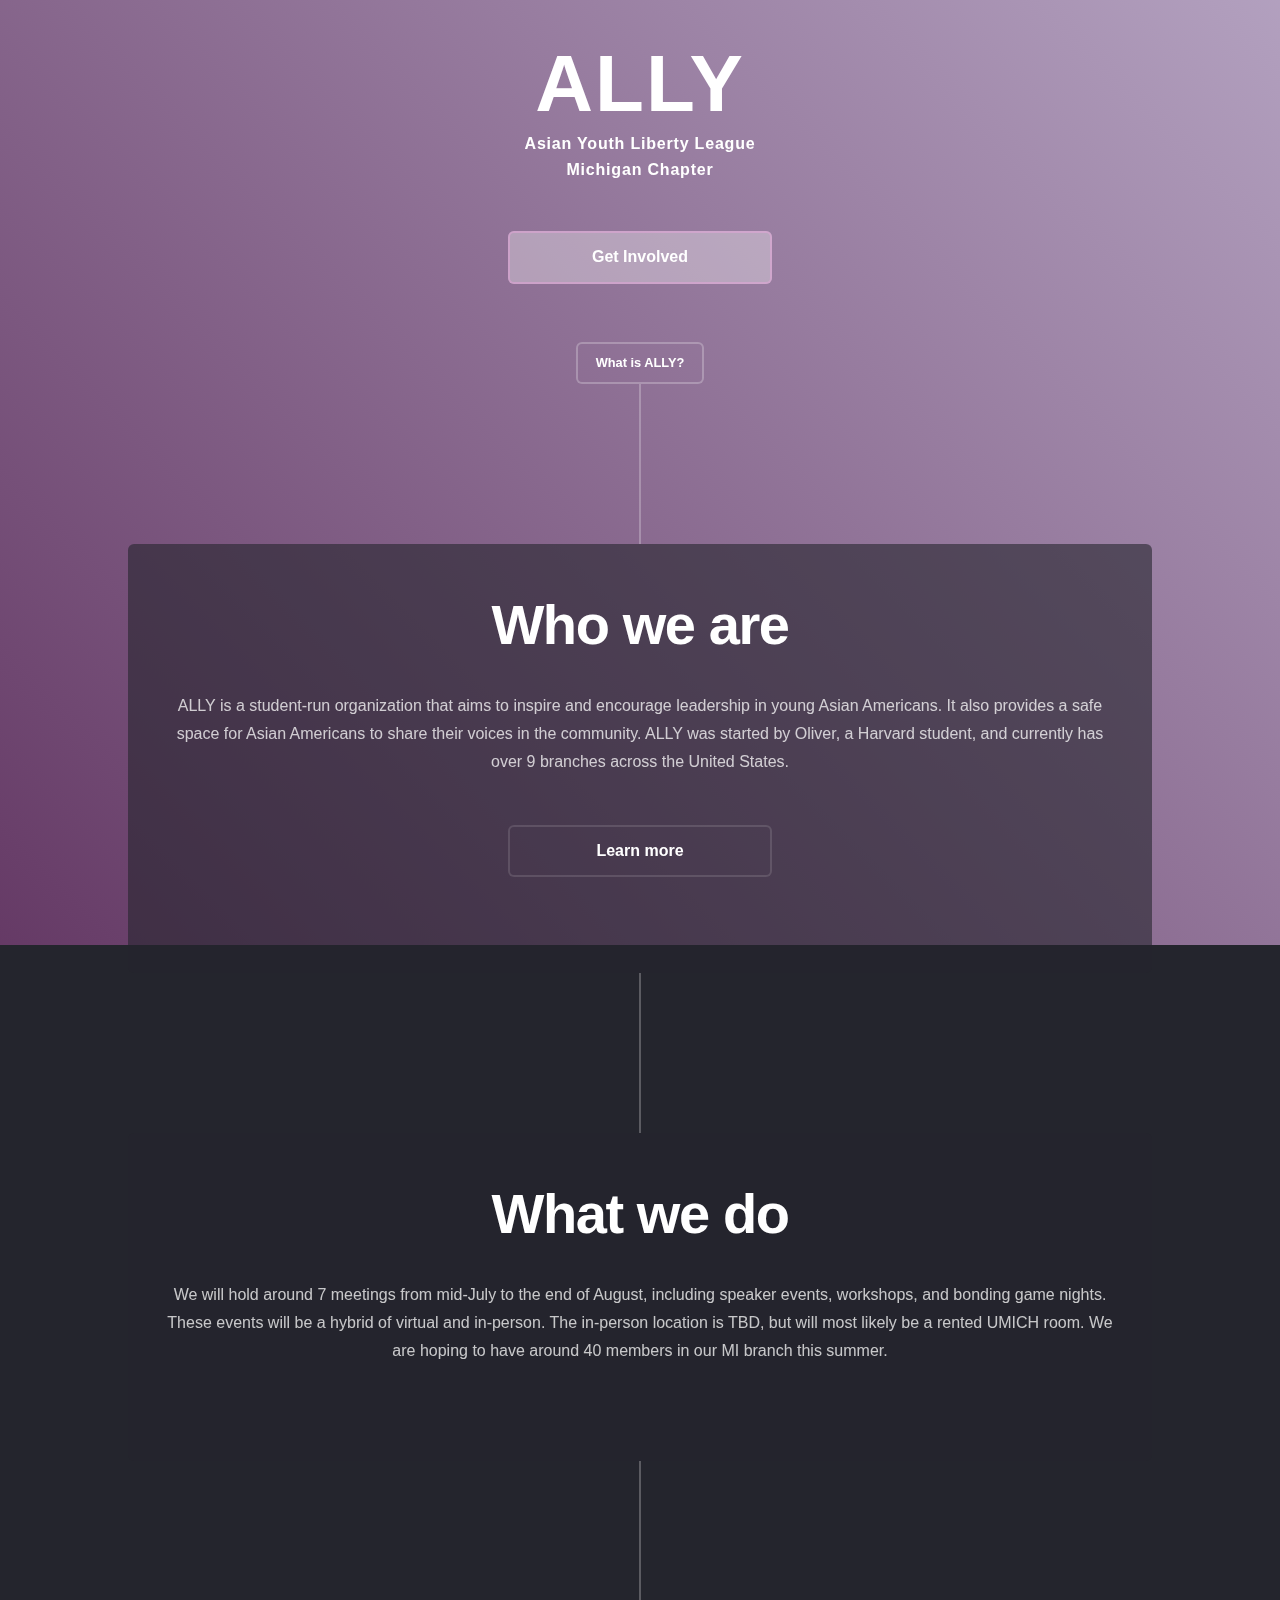
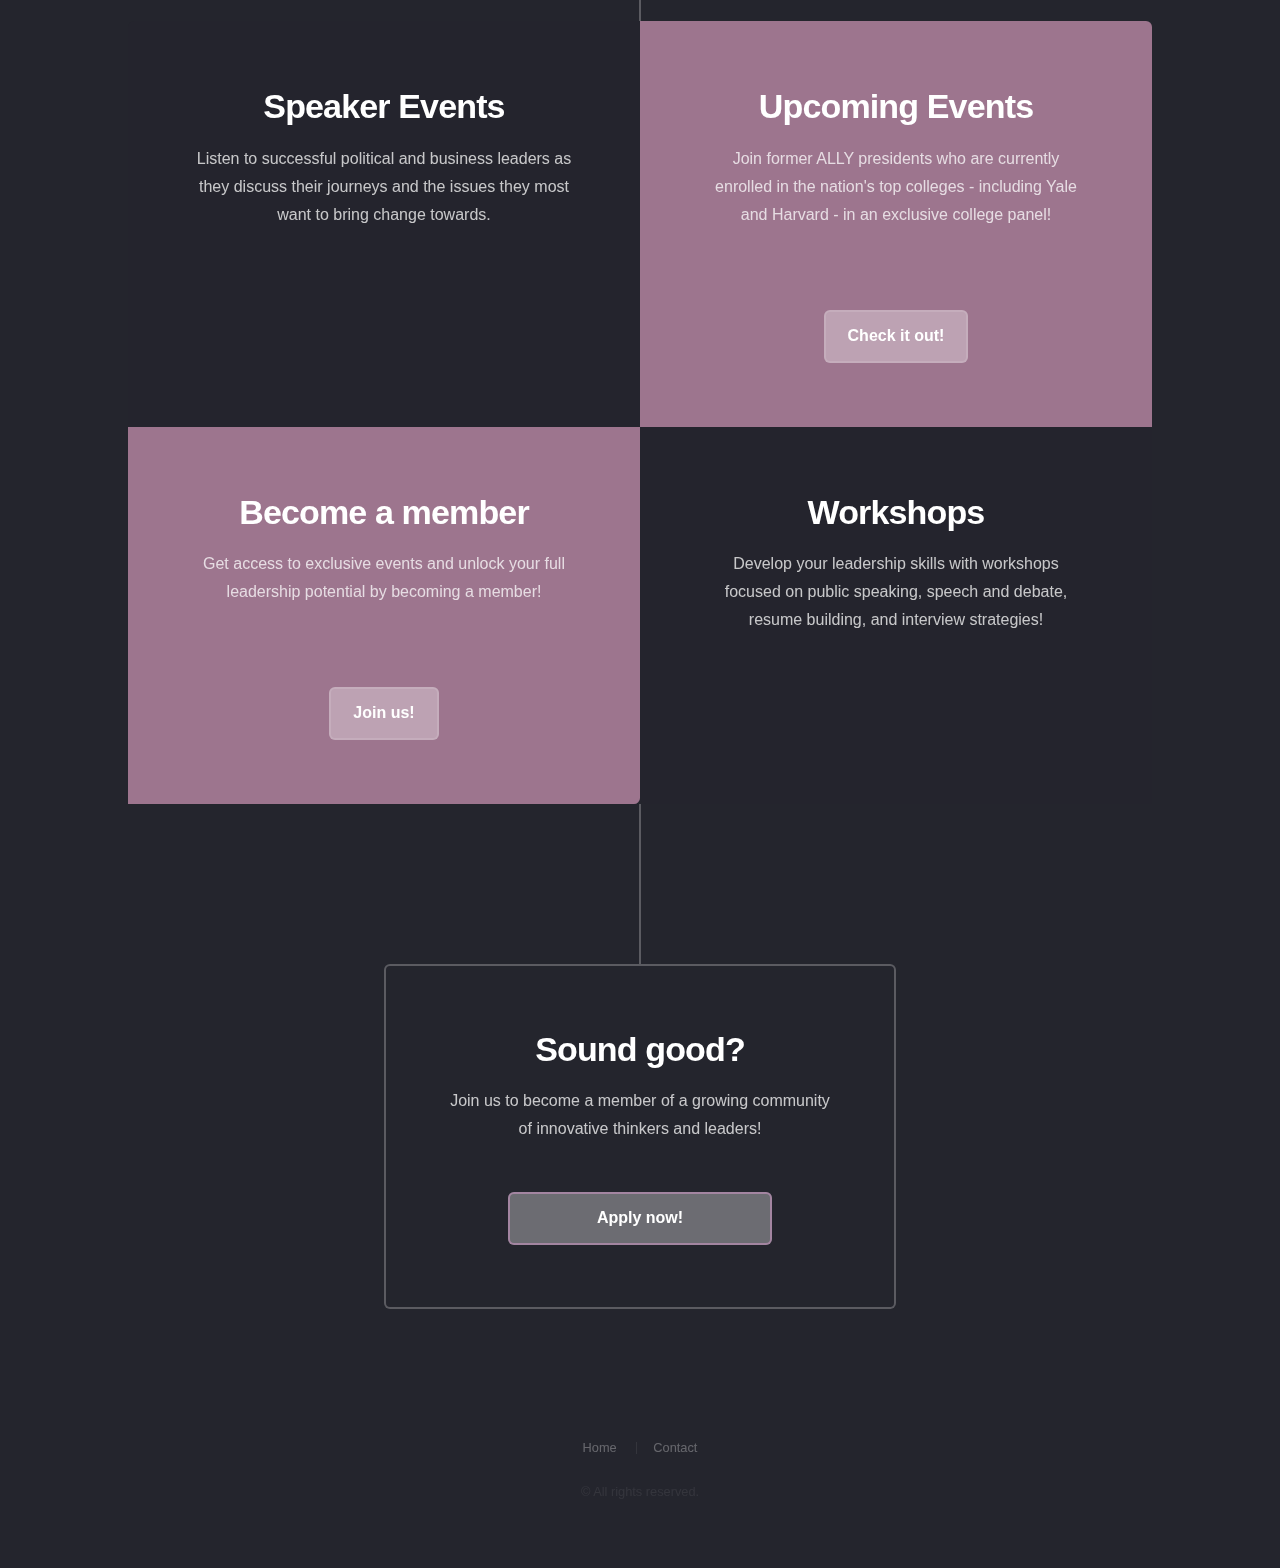
==== index.html @ 7faae91a "Rename index.html.html to index.html" ====
<!DOCTYPE HTML>
<html lang="en">

<head>
    <title>ALLY</title>
    <meta name="description"
        content="A free platform for building simple, fully responsive one-page sites for pretty much anything." />
    <link rel="canonical" href="https://carrd.co" />
    <meta name="viewport" content="width=device-width,initial-scale=1.0,user-scalable=no" />
    <meta name="apple-mobile-web-app-title" content="Carrd" />
    <meta name="apple-mobile-web-app-capable" content="yes" />
    <meta name="apple-mobile-web-app-status-bar-style" content="black-translucent" />
    <meta name="mobile-web-app-capable" content="yes" />
    <link rel="stylesheet" href="stylesheet_0.css" />
    <link rel="stylesheet" href="stylesheet.css" />
</head>

<body id="root" class="index is-loading" data-action="index">


    <div class="inner ">

    <section class="intro" id="head">
        <div class="page_header">
            <h1>ALLY</h1>
            <h3>Asian Youth Liberty League <br> Michigan Chapter</h3>
        </div>
        <section>
            <ul class="actions stacked">
                <li><a href="https://forms.gle/BjXC6UBa5jBXFcVR9" target="_blank" class="button special wide">Get Involved</a></li>
            </ul>
        </section>
        <a href="#about">What is ALLY?</a>

        <!--<section class="style2">
            <h1>a title</h1>
        </section>-->
    </section>
        
        <section id="about" class="style1" style="padding-bottom:0em !important;">
            <header>
                <h2>Who we are</h2>
                <p>ALLY is a student-run organization that aims to inspire and encourage leadership in young Asian Americans. It also provides a safe space for Asian Americans to share their voices in the community. ALLY was started by Oliver, a Harvard student, and currently has over 9 branches across the United States.
                </p>
                <ul class="actions stacked">
                    <li><a href="https://allyassemble.com" target="_blank"class="button wide" style="">Learn more</a></li>
                </ul>
            </header>
            
        </section>
        <section id="whatWeDo" class="style1">
            <header>
                <h2>What we do</h2>
                <p>
                    We will hold around 7 meetings from mid-July to the end of August, including speaker events, workshops, and bonding game nights. These events will be a hybrid of virtual and in-person. The in-person location is TBD, but will most likely be a rented UMICH room. We are hoping to have around 40 members in our MI branch this summer.
    
                </p>
            </header>
            
        </section>
        <section id="highlights" class="style1">
            <section>
                <div class="content">
                <h2>Speaker Events</h2>
                <p>Listen to successful political and business leaders as they discuss their journeys and the issues they most want to bring change towards.</p>
            </div>
                <div class="content highlight">
                    <h2>Upcoming Events</h2>
                    <p>Join former ALLY presidents who are currently enrolled in the nation's top colleges - including Yale and Harvard - in an exclusive college panel!</p>
                    <ul class="actions stacked">
                        <li><a href="link" target="_blank" class="spotlight">Check it out!</a></li>
                    </ul>
                </div>
                
            </section>
            <section>
                
                <div class="content">
                    <h2>Workshops</h2>
                    <p>Develop your leadership skills with workshops focused on public speaking, speech and debate, resume building, and interview strategies!</p>
                </div>
                <div class="content highlight">
                    <h2>Become a member</h2>
                    <p>Get access to exclusive events and unlock your full leadership potential by becoming a member!</p> 
                    <ul class="actions stacked">
                        <li><a href="#cta" class="spotlight">Join us!</a></li>
                    </ul>
                </div>
            </section>
            
        </section>

        <!--<section id="pro" class="style1">
            <header>
                <h2>some more info</h2>
                <p>Upgrade your Carrd experience! Go Pro from just <strong>$19 / year</strong> (yup, per
                    <em>year</em>)<br /> and get access to Pro-exclusive features like:</p>
            </header>
            <div class="content">
                <ul class="pro-features">
                    <li>
                        <h3>Custom Domains</h3>
                        <p>Publish sites to any custom domains you own with full SSL support (via <a
                                href="https://letsencrypt.org" target="_blank">Let's Encrypt</a>).</p>
                    </li>
                    <li>
                        <h3>More Sites</h3>
                        <p>Build and publish more than three sites from a single Carrd account.</p>
                    </li>
                    <li>
                        <h3>Forms</h3>
                        <p>Add contact, signup (using <a href="https://www.activecampaign.com" target="_blank"
                                rel="noopener noreferrer">ActiveCampaign</a>, <a href="https://buttondown.email"
                                target="_blank" rel="noopener noreferrer">Buttondown</a>, <a
                                href="https://convertkit.com" target="_blank" rel="noopener noreferrer">ConvertKit</a>,
                            <a href="https://emailoctopus.com" target="_blank"
                                rel="noopener noreferrer">EmailOctopus</a>, <a href="https://www.getresponse.com"
                                target="_blank" rel="noopener noreferrer">GetResponse</a>, <a href="https://klaviyo.com"
                                target="_blank" rel="noopener noreferrer">Klaviyo</a>, <a href="https://mailchimp.com"
                                target="_blank" rel="noopener noreferrer">MailChimp</a>, <a
                                href="https://www.mailerlite.com" target="_blank"
                                rel="noopener noreferrer">MailerLite</a>, <a href="https://www.getrevue.co"
                                target="_blank" rel="noopener noreferrer">Revue</a>, <a href="https://sendfox.com"
                                target="_blank" rel="noopener noreferrer">SendFox</a>, <a
                                href="https://www.sendinblue.com" target="_blank"
                                rel="noopener noreferrer">Sendinblue</a>, and <a href="https://sendy.co" target="_blank"
                                rel="noopener noreferrer">Sendy</a>), custom, and payment-enabled forms.</p>
                    </li>
                    <li>
                        <h3>Widgets + Embeds</h3>
                        <p>Embed your own custom code and widgets from third-party services like <a
                                href="https://stripe.com" target="_blank">Stripe</a>, <a href="https://paypal.com"
                                target="_blank">PayPal</a>, <a href="https://gumroad.com" target="_blank">Gumroad</a>,
                            <a href="https://www.typeform.com" target="_blank">Typeform</a>, and more.</p>
                    </li>
                    <li>
                        <h3>Google Analytics</h3>
                        <p>Add an optional <a href="http://www.google.com/analytics" target="_blank">Google
                                Analytics</a> tracking ID to each of your sites to track and report traffic.</p>
                    </li>
                    <li>
                        <h3>No Branding</h3>
                        <p>Publish sites without the "Made with Carrd" branding in the footer.</p>
                    </li>
                </ul>
                <div class="pro-cta">
                    <p><strong>Try it free for 7 days</strong>. PayPal and all major credit and debit cards accepted.
                    </p>
                    <ul class="actions special stacked">
                        <li><a href="/pro" class="button wide">Learn More</a></li>
                    </ul>
                </div>
            </div>
        </section> -->
        <section id="cta" class="style2">
            <h2>Sound good?</h2>
            <p>Join us to become a member of a growing community of innovative thinkers and leaders!</p>
            <ul class="actions stacked">
                <li><a href="https://forms.gle/BjXC6UBa5jBXFcVR9" target="_blank"class="button special wide">Apply now!</a></li>
            </ul>
        </section>
    </div>
    <footer id="footer">
        <ul class="menu">
            <li><a href="#head">Home</a></li>
            <!--<li><a href="./terms">Terms</a></li>
            <li><a href="./privacy">Privacy</a></li>-->
            <li><a href="mailto:allyassemblemichigan@gmail.com" target="_blank">Contact</a></li>
        </ul>
        <p class="copyright">&copy; All rights reserved.</p>
    </footer>
    <script src="/assets/libs.js?v=1654207811"></script>
    <script src="/assets/app.js?v=1654207811"></script>
    <script src="/assets/app-root.js?v=1654207811"></script>
    <script>(function (d, x, y, z) { z(y(x("%61%70%70%2e%75%73%65%72%2e%69%6e%69%74%28%7b%22%6c%6f%67%67%65%64%49%6e%22%3a%66%61%6c%73%65%2c%22%67%74%6f%6b%65%6e%22%3a%22%33%63%30%65%66%66%62%35%62%65%39%30%37%64%64%37%66%63%32%30%39%61%39%30%30%31%61%31%38%37%31%33%22%2c%22%68%61%73%68%22%3a%6e%75%6c%6c%7d%29%3b%61%70%70%2e%70%6c%61%6e%2e%69%6e%69%74%28%7b%22%69%64%22%3a%31%2c%22%70%65%72%6b%73%22%3a%5b%5d%2c%22%74%72%69%61%6c%50%65%72%6b%73%22%3a%5b%32%2c%31%2c%34%2c%35%2c%31%30%2c%33%2c%39%2c%31%38%2c%31%32%2c%32%35%2c%32%36%2c%31%34%2c%31%35%2c%31%36%2c%31%39%5d%2c%22%74%72%69%61%6c%55%73%65%64%22%3a%66%61%6c%73%65%7d%29%3b%61%70%70%2e%72%6f%6f%74%2e%69%6e%69%74%28%7b%7d%29"))) })(window, decodeURIComponent, unescape, eval);</script>
</body>

</html>
---- stylesheet_0.css ----
html,
body,
div,
span,
applet,
object,
iframe,
h1,
h2,
h3,
h4,
h5,
h6,
p,
blockquote,
pre,
a,
abbr,
acronym,
address,
big,
cite,
code,
del,
dfn,
em,
img,
ins,
kbd,
q,
s,
samp,
small,
strike,
strong,
sub,
sup,
tt,
var,
b,
u,
i,
center,
dl,
dt,
dd,
ol,
ul,
li,
fieldset,
form,
label,
legend,
table,
caption,
tbody,
tfoot,
thead,
tr,
th,
td,
article,
aside,
canvas,
details,
embed,
figure,
figcaption,
footer,
header,
hgroup,
menu,
nav,
output,
ruby,
section,
summary,
time,
mark,
audio,
video {
    margin: 0;
    padding: 0;
    border: 0;
    font-size: 100%;
    font: inherit;
    vertical-align: baseline;
    scroll-behavior: smooth
}

article,
aside,
details,
figcaption,
figure,
footer,
header,
hgroup,
menu,
nav,
section {
    display: block
}

body {
    line-height: 1
}

ol,
ul {
    list-style: none
}

blockquote,
q {
    quotes: none
}

blockquote:before,
blockquote:after,
q:before,
q:after {
    content: '';
    content: none
}

table {
    border-collapse: collapse;
    border-spacing: 0
}

body {
    -webkit-text-size-adjust: none
}

mark {
    background-color: transparent;
    color: inherit
}

input::-moz-focus-inner {
    border: 0;
    padding: 0
}

input,
select,
textarea {
    -moz-appearance: none;
    -webkit-appearance: none;
    -ms-appearance: none;
    appearance: none
}

@-ms-viewport {
    width: device-width
}

@media screen and (max-width: 480px) {

    html,
    body {
        min-width: 320px
    }
}

html {
    box-sizing: border-box
}

*,
*:before,
*:after {
    box-sizing: inherit
}

body {
    background: #24252d
}

body.is-loading *,
body.is-loading *:before,
body.is-loading *:after {
    animation: none !important;
    transition: none !important
}

body.is-nonTouch {
    -moz-touch-action: pan-y;
    -webkit-touch-action: pan-y;
    -ms-touch-action: pan-y;
    touch-action: pan-y
}

body.is-nonTouch *,
body.is-nonTouch *:before,
body.is-nonTouch *:after {
    -moz-touch-action: pan-y;
    -webkit-touch-action: pan-y;
    -ms-touch-action: pan-y;
    touch-action: pan-y
}

html {
    font-size: 12pt
}

@media screen and (min-width: 1680px) {
    html {
        font-size: 15pt
    }
}

@media screen and (max-width: 736px) {
    html {
        font-size: 11pt
    }
}

body,
input,
select,
textarea {
    color: rgba(255, 255, 255, 0.75);
    font-family: Arial, Helvetica, sans-serif;
    font-weight: normal;
    line-height: 1.75;
    font-size: 1em
}

a {
    transition: color .2s ease-in-out, border-bottom-color .2s ease-in-out;
    color: rgba(255, 255, 255, 0.75);
    text-decoration: none;
    border-bottom: dotted 2px rgba(255, 255, 255, 0.375)
}

a:hover {
    color: #fff;
    border-bottom-color: rgba(255, 255, 255, 0.75)
}

a.minor {
    font-size: 0.8em;
    color: rgba(255, 255, 255, 0.375)
}

a.minor:hover {
    color: #fff
}

strong,
b {
    color: #fff;
    font-weight: bold
}

strong a,
b a {
    color: #fff;
    border-bottom-color: rgba(255, 255, 255, 0.75)
}

strong.minor,
b.minor {
    font-weight: normal
}

em,
i {
    font-style: italic
}

p {
    margin: 0 0 2em 0
}

p.nowrap {
    overflow: hidden;
    text-overflow: ellipsis;
    white-space: nowrap
}

p.details {
    margin-top: .5em;
    color: rgba(255, 255, 255, 0.375)
}

p.details strong {
    color: rgba(255, 255, 255, 0.75);
    font-weight: normal
}

p.details a {
    color: inherit;
    border-bottom-color: rgba(255, 255, 255, 0.125)
}

p.details a:hover {
    color: rgba(255, 255, 255, 0.75);
    border-bottom-color: transparent
}

p.details.minor {
    font-size: 0.8em
}

p.details.positive {
    color: #6E9C72
}

p.details.caution {
    color: #E79435
}

p.details.negative {
    color: #CC666B
}

p.details+.details {
    margin-top: -1.5em
}

@media screen and (max-width: 736px) {
    p.details.minor {
        font-size: 1em
    }
}

h1,
h2,
h3,
h4,
h5,
h6 {
    color: #fff;
    font-weight: bold;
    line-height: 1.6;
    margin: 0 0 1em 0
}

h1 a,
h2 a,
h3 a,
h4 a,
h5 a,
h6 a {
    color: inherit;
    text-decoration: none
}

h1.minor,
h2.minor,
h3.minor,
h4.minor,
h5.minor,
h6.minor {
    font-weight: normal;
    color: rgba(255, 255, 255, 0.75)
}

h1.optional:after,
h2.optional:after,
h3.optional:after,
h4.optional:after,
h5.optional:after,
h6.optional:after {
    content: '(optional)';
    color: rgba(255, 255, 255, 0.375);
    font-weight: normal;
    margin-left: 0.375em
}

h1>.secondary,
h2>.secondary,
h3>.secondary,
h4>.secondary,
h5>.secondary,
h6>.secondary {
    color: rgba(255, 255, 255, 0.375);
    font-weight: normal;
    letter-spacing: 0;
    position: relative
}

h1 {
    font-size: 2.25em;
    letter-spacing: -0.025em;
    margin: 0 0 .5em 0
}

h2 {
    font-size: 1.25em
}

h2>.secondary {
    top: 0;
    font-size: .8em
}

h3 {
    font-size: 1em
}

h3>.secondary {
    top: 0;
    font-size: 1em
}

h4 {
    font-size: 0.8em
}

h5 {
    font-size: 0.6em
}

h6 {
    font-size: 0.6em
}

@media screen and (max-width: 736px) {
    h1 {
        font-size: 1.5em;
        letter-spacing: -0.025em;
        margin: 0 0 1em 0
    }

    h2 {
        font-size: 1em
    }
}

sub {
    font-size: 0.625em;
    position: relative;
    top: 0.5em
}

sup {
    font-size: 0.625em;
    position: relative;
    top: -0.5em
}

sup.suffix {
    font-weight: normal;
    color: rgba(255, 255, 255, 0.375);
    margin-left: 0.5em
}

blockquote {
    border-left: solid 4px rgba(255, 255, 255, 0.075);
    font-style: italic;
    margin: 0 0 2em 0;
    padding: .5em 0 .5em 2em
}

code {
    background: rgba(71, 73, 88, 0.85);
    border-radius: 6px;
    font-family: "Courier New", monospace;
    font-size: 0.9em;
    margin: 0 0.325em;
    padding: 0.25em 0.425em;
    cursor: text !important;
    user-select: text
}

pre {
    -webkit-overflow-scrolling: touch;
    font-family: "Courier New", monospace;
    font-size: 0.9em;
    margin: 0 0 2em 0
}

pre code {
    display: block;
    line-height: 1.75em;
    padding: 1em 1.5em;
    overflow-x: auto
}

hr {
    border: 0;
    border-bottom: solid 1px rgba(255, 255, 255, 0.075);
    margin: 2em 0
}

hr.major {
    margin: 3em 0
}

hr.minor {
    margin: -1em 0 1em 0
}

@media screen and (max-width: 736px) {
    hr.major {
        margin: 2em 0
    }
}

.align-left {
    text-align: left
}

.align-center {
    text-align: center
}

.align-right {
    text-align: right
}

.positive {
    color: #6E9C72
}

.positive strong {
    color: #79c480
}

.caution {
    color: #E79435
}

.caution strong {
    color: #fead51
}

.negative {
    color: #CC666B
}

.negative strong {
    color: #e87d82
}

.role-editor {
    color: #DED173 !important
}

.role-viewer {
    color: #E79435 !important
}

.role-template {
    color: #b19af0 !important
}

.role-custom {
    color: #6E9C72 !important
}

.neutral {
    color: rgba(255, 255, 255, 0.375)
}

.tag-beta:after {
    content: 'Beta';
    text-transform: uppercase;
    font-size: 0.6rem;
    color: #E79435;
    vertical-align: top;
    margin-left: 0.5em;
    position: relative;
    font-weight: normal
}

.v9.ea {
    user-select: none;
    cursor: default
}

.v9.ea:after {
    content: '\0040carrd''\002E''co'
}

.strike {
    text-decoration: line-through
}

.punycode {
    background-image: url("data:image/svg+xml;charset=utf8,%3Csvg xmlns='http://www.w3.org/2000/svg' width='648' height='552' viewBox='0 0 552 552'%3E%3Cpath d='M276,24C136.8,24,24,136.8,24,276s112.8,252,252,252s252-112.8,252-252S415.2,24,276,24z M503.7,264h-99.8  c-0.8-34.9-5.3-68-12.6-97.8c25.1-6.4,48.3-14.8,68.6-25.1c10.5,14.3,19.3,29.7,26.3,46.2C496.4,211.7,502.3,237.5,503.7,264z   M367.8,380.6c-25.4-4.9-52.3-7.8-79.8-8.4V288h91.9c-0.7,28.1-3.8,55.3-9.4,81C369.6,373,368.7,376.8,367.8,380.6z M181.5,369  c-5.5-25.8-8.7-53-9.4-81H264v84.2c-27.5,0.7-54.4,3.5-79.8,8.4C183.3,376.8,182.4,373,181.5,369z M184.2,171.4  c25.4,4.9,52.3,7.8,79.8,8.4V264h-91.9c0.7-28.1,3.8-55.3,9.4-81C182.4,179,183.3,175.2,184.2,171.4z M288,49.8  c20.4,5.9,40.7,26.7,57.1,58.9c6.1,12.1,11.5,25.3,16.1,39.6c-23.3,4.4-47.9,6.9-73.2,7.6V49.8z M264,49.8v106.1  c-25.3-0.6-50-3.2-73.2-7.6c4.6-14.3,10-27.5,16.1-39.6C223.3,76.4,243.6,55.7,264,49.8z M264,396.2v106.1  c-20.4-5.9-40.7-26.7-57.1-58.9c-6.1-12.1-11.5-25.3-16.1-39.6C214,399.4,238.7,396.8,264,396.2z M288,502.2V396.2  c25.3,0.6,50,3.2,73.2,7.6c-4.6,14.3-10,27.5-16.1,39.6C328.7,475.6,308.4,496.3,288,502.2z M288,264v-84.2  c27.5-0.7,54.4-3.5,79.8-8.4c0.9,3.8,1.8,7.6,2.7,11.5c5.5,25.8,8.7,53,9.4,81H288z M437.2,114.8c2.4,2.4,4.7,4.8,7,7.3  c-17.7,8.5-37.8,15.6-59.4,21.1c-11.3-35.7-26.9-65.4-45.5-86.3c8.6,2.5,17.1,5.5,25.5,9C391.9,77.4,416.3,93.8,437.2,114.8z   M187.3,65.9c8.3-3.5,16.8-6.5,25.5-9c-18.6,20.8-34.2,50.6-45.5,86.3c-21.7-5.4-41.7-12.5-59.4-21.1c2.3-2.5,4.6-4.9,7-7.3  C135.7,93.8,160.1,77.4,187.3,65.9z M92.2,141.1c20.3,10.3,43.4,18.8,68.6,25.1c-7.3,29.8-11.8,62.9-12.6,97.8H48.3  c1.4-26.5,7.3-52.3,17.6-76.7C72.9,170.8,81.7,155.4,92.2,141.1z M48.3,288h99.8c0.8,34.9,5.3,68,12.6,97.8  c-25.1,6.4-48.3,14.8-68.6,25.1c-10.5-14.3-19.3-29.7-26.3-46.2C55.6,340.3,49.7,314.5,48.3,288z M114.8,437.2  c-2.4-2.4-4.7-4.8-7-7.3c17.7-8.5,37.8-15.6,59.4-21.1c11.3,35.7,26.9,65.4,45.5,86.3c-8.6-2.5-17.1-5.5-25.5-9  C160.1,474.6,135.7,458.2,114.8,437.2z M364.7,486.1c-8.3,3.5-16.8,6.5-25.5,9c18.6-20.8,34.2-50.6,45.5-86.3  c21.7,5.4,41.7,12.5,59.4,21.1c-2.3,2.5-4.6,4.9-7,7.3C416.3,458.2,391.9,474.6,364.7,486.1z M459.8,410.9  c-20.3-10.3-43.4-18.8-68.6-25.1c7.3-29.8,11.8-62.9,12.6-97.8h99.8c-1.4,26.5-7.3,52.3-17.6,76.7  C479.1,381.2,470.3,396.6,459.8,410.9z' fill='rgba(255,255,255,0.375)' /%3E%3C/svg%3E");
    background-position: center;
    background-repeat: no-repeat;
    background-size: 1.25em;
    background-position: left;
    padding-left: 1.625em
}

.disclaimer {
    color: rgba(255, 255, 255, 0.375)
}

.disclaimer a {
    color: rgba(255, 255, 255, 0.375)
}

.disclaimer a:hover {
    color: #fff
}

.mfacode {
    font-family: monospace;
    font-size: 1.5em;
    letter-spacing: 0.25em
}

.subheadline {
    font-style: italic;
    font-size: 0.8em;
    color: rgba(255, 255, 255, 0.375)
}

h1+.subheadline {
    margin: -1em 0 2.5em 0
}

.subheadline a {
    color: inherit
}

.subheadline a:hover {
    border-bottom-color: transparent;
    color: #fff
}

.subheadline.pro {
    color: #DED173
}

.subheadline.pro:before {
    content: '';
    display: inline-block;
    width: 2.5em;
    height: 2.5em;
    background-image: url("data:image/svg+xml;charset=utf8,%3Csvg xmlns='http://www.w3.org/2000/svg' width='648' height='552' viewBox='0 0 696 552'%3E%3Cpath d='M213,220.1c3.6,5.1,5.4,11.3,5.4,18.5c0,9.9-3.1,17.6-9.3,23.1c-6.2,5.5-16.6,8.2-31.3,8.2h-44.4v-61.4h43.9 c10.3,0,17.4,0.5,21.2,1.5C204.6,211.6,209.4,215,213,220.1z M538.8,213.3c-9.1-5.7-19.3-8.6-30.6-8.6c-16.1,0-29.9,5.5-41.5,16.6 c-11.6,11.1-17.4,29.5-17.4,55.4c0,20.7,5.6,37,16.7,48.9c11.1,11.9,25.1,17.9,41.9,17.9c17.1,0,31.2-6,42.2-18 c11.1-12,16.6-29.1,16.6-51.2c0-14-2.4-26.2-7.1-36.6C554.8,227.2,547.9,219.1,538.8,213.3z M375,250.5c3-4.7,4.6-9.9,4.6-15.4 c0-8.1-3-14.8-8.8-20c-5.9-5.2-15.2-7.9-27.9-7.9h-54.4V264h48.9c10.4,0,18.5-1.1,24.4-3.2C367.5,258.7,372,255.2,375,250.5z M672,72v408c0,13.2-10.8,24-24,24H48c-13.2,0-24-10.8-24-24V72c0-13.2,10.8-24,24-24h600C661.2,48,672,58.8,672,72z M241.9,237.9 c0-8.5-1.7-16.3-5.2-23.4c-3.5-7.1-8.1-12.6-13.8-16.6c-5.7-3.9-12.8-6.6-21.2-8c-6-1.1-14.7-1.6-26.1-1.6h-64.8V360h22.7v-69.8 h44.1c24.3,0,41.1-5.1,50.4-15.2C237.2,264.9,241.9,252.5,241.9,237.9z M417.1,360l-29.9-46.8c-5.9-9.1-12.2-16.8-18.9-22.9 c-3.1-2.8-7.7-5.7-13.7-8.6c16.5-2.3,28.7-7.6,36.6-15.9c7.9-8.4,11.8-18.6,11.8-30.8c0-9.5-2.4-18.1-7.1-25.9 c-4.8-7.8-11.1-13.3-19.1-16.3c-8-3.1-19.6-4.6-34.9-4.6h-76.2V360h22.7v-76.3h26.4c5.9,0,10.1,0.3,12.7,0.8 c3.5,0.9,7,2.4,10.4,4.6c3.4,2.2,7.2,6,11.5,11.5c4.3,5.5,9.8,13.4,16.4,23.7l22.7,35.7H417.1z M590.1,274.3 c0-17.2-3.3-32.6-10-46.1c-6.7-13.6-16.4-24.1-29.1-31.7c-12.7-7.6-27-11.4-42.9-11.4c-24.2,0-44,8.1-59.3,24.2 c-15.3,16.1-23,38.5-23,67c0,15.1,3.3,29.4,9.8,42.9c6.6,13.5,16.2,24.2,28.9,32c12.7,7.8,27.2,11.7,43.4,11.7 c14.9,0,28.8-3.5,41.7-10.6c12.9-7.1,22.9-17.5,29.9-31.2C586.6,307.3,590.1,291.8,590.1,274.3z' fill='%23DED173' /%3E%3C/svg%3E");
    background-position: center;
    background-repeat: no-repeat;
    background-size: 2em;
    vertical-align: middle;
    margin-right: 0.5em
}

.subheadline.pro a {
    border-bottom-color: rgba(222, 209, 115, 0.75)
}

.subheadline.pro a:hover {
    border-bottom-color: transparent
}

@media screen and (max-width: 736px) {
    .mobile-exclude {
        display: none
    }
}

.grecaptcha-badge {
    visibility: hidden
}

section.special,
article.special {
    text-align: center
}

header {
    position: relative
}

.modal {
    font-size: 12pt;
    align-items: center;
    display: flex;
    justify-content: center;
    pointer-events: none;
    transition: opacity .25s ease, visibility .25s;
    background-color: rgba(0, 0, 0, 0.875);
    height: 100%;
    left: 0;
    position: fixed;
    text-align: center;
    top: 0;
    width: 100%;
    z-index: 10001;
    visibility: hidden;
    opacity: 0;
    outline: 0
}

@media screen and (min-width: 1680px) {
    .modal {
        font-size: 15pt
    }
}

@media screen and (max-width: 736px) {
    .modal {
        font-size: 11pt
    }
}

.modal h2 {
    font-size: 1.75em
}

.modal>.inner {
    transform: translateY(0.5em);
    transition: transform .3125s ease, opacity .25s ease;
    transition-delay: 0s;
    padding: 2em 2em .1em 2em;
    opacity: 0;
    position: relative;
    background: #353642;
    color: rgba(255, 255, 255, 0.75);
    box-shadow: 0 0.25em 1em 0 rgba(0, 0, 0, 0.25);
    min-width: 24em;
    border-radius: 6px;
    max-height: calc(100vh - 6em);
    max-width: calc(100vw - 6em);
    overflow-y: auto;
    overflow-x: hidden;
    cursor: default;
    -webkit-overflow-scrolling: touch
}

.modal>.inner>.close {
    transition: color .2s ease;
    display: block;
    position: absolute;
    top: 0;
    right: 0;
    width: 3em;
    height: 3em;
    line-height: 3em;
    text-align: center;
    cursor: pointer;
    display: flex;
    align-items: center;
    justify-content: center
}

.modal>.inner>.close>svg {
    transition: fill .2s ease;
    width: 1.25em;
    height: 1.25em;
    fill: rgba(255, 255, 255, 0.25);
    display: block
}

.modal>.inner>.close:hover>svg {
    fill: #fff
}

.modal.visible {
    pointer-events: auto;
    visibility: visible;
    opacity: 1
}

.modal.visible>.inner {
    transform: translateY(0);
    opacity: 1
}

@keyframes spin {
    0% {
        transform: rotate(0deg)
    }

    100% {
        transform: rotate(360deg)
    }
}

.modal:before {
    background-image: url("data:image/svg+xml;charset=utf8,%3Csvg xmlns='http://www.w3.org/2000/svg' width='648' height='552' viewBox='0 0 552 552'%3E%3Cpath d='M528,276c0,67.3-26.2,130.6-73.8,178.2S343.3,528,276,528s-130.6-26.2-178.2-73.8S24,343.3,24,276h24 c0,125.7,102.3,228,228,228s228-102.3,228-228S401.7,48,276,48V24c67.3,0,130.6,26.2,178.2,73.8S528,208.7,528,276z' fill='%2333ada9' /%3E%3C/svg%3E");
    background-position: center;
    background-repeat: no-repeat;
    background-size: 4em;
    animation: spin 0.75s linear infinite;
    content: '';
    width: 4em;
    height: 4em;
    display: block;
    position: absolute;
    top: 50%;
    left: 50%;
    margin: -2em 0 0 -2em;
    display: none
}

.modal.preshow>.inner {
    transform: translateY(0.5em);
    opacity: 0
}

.modal.preshow.with-spinner:before {
    display: block
}

@media screen and (max-width: 736px) {
    .modal>.inner {
        width: 100%;
        max-width: 100% !important;
        border-radius: 0
    }
}

@keyframes pending-message {
    0% {
        transform: rotate(0deg)
    }

    100% {
        transform: rotate(360deg)
    }
}

form {
    display: flex;
    flex-wrap: wrap;
    margin: 0 0 2em 0
}

form>* {
    width: 100%
}

form.minimal {
    flex-wrap: nowrap;
    position: relative
}

form.minimal>* {
    width: auto
}

form.minimal .alert {
    position: absolute;
    bottom: -2em;
    left: 0;
    margin: 0;
    padding: 0 0 0 1.5em;
    line-height: 1;
    border-radius: 0;
    font-size: 0.8em;
    white-space: nowrap
}

form.minimal .alert:before {
    left: 0;
    padding-left: 0;
    opacity: 1;
    top: 0;
    height: 100%
}

form.minimal .alert.error {
    background: transparent;
    color: #CC666B
}

form.minimal .alert.error:before {
    background-image: url("data:image/svg+xml;charset=utf8,%3Csvg xmlns='http://www.w3.org/2000/svg' width='648' height='552' viewBox='0 0 467 552'%3E%3Cpath d='M301.4,276l164.1,164.1l-67.9,67.9L233.5,343.9L69.4,507.9L1.5,440.1L165.6,276L1.5,111.9l67.9-67.9l164.1,164.1L397.5,44.1 l67.9,67.9L301.4,276z' fill='%23CC666B' /%3E%3C/svg%3E");
    background-position: center;
    background-repeat: no-repeat;
    background-size: 1em
}

form.minimal .alert.success {
    background: transparent;
    color: #6E9C72
}

form.minimal .alert.success:before {
    background-image: url("data:image/svg+xml;charset=utf8,%3Csvg xmlns='http://www.w3.org/2000/svg' width='648' height='552' viewBox='0 0 648 552'%3E%3Cpath d='M225.3,517.7L2.1,293.1l68.1-67.7L226,382.3L578.1,35.6l67.4,68.4L225.3,517.7z' fill='%236E9C72' /%3E%3C/svg%3E");
    background-position: center;
    background-repeat: no-repeat;
    background-size: 1em
}

form [data-requires] {
    transition: opacity 0.5s ease
}

form [data-requires].inactive {
    opacity: 0;
    position: absolute;
    height: 0;
    overflow: hidden;
    z-index: -10000;
    width: auto;
    margin: 0;
    pointer-events: none
}

form [data-requires].inactive [contenteditable] {
    display: none !important
}

form [data-conditions] {
    transition: opacity 0.5s ease
}

form [data-conditions].inactive {
    opacity: 0;
    position: absolute;
    height: 0;
    overflow: hidden;
    z-index: -10000;
    width: auto;
    margin: 0;
    pointer-events: none
}

form [data-conditions].inactive [contenteditable] {
    display: none !important
}

form ul.actions {
    margin-bottom: 0
}

form .field+ul.actions,
form .field-group+ul.actions {
    margin-top: .75em
}

form>section {
    display: flex;
    flex-wrap: wrap
}

form>section>* {
    width: 100%
}

form .field-group {
    display: flex;
    flex-wrap: wrap;
    position: relative
}

form .field-group>* {
    width: 100%
}

form .field-group.highlight {
    border-top: solid 1px rgba(255, 255, 255, 0.075);
    border-bottom: solid 1px rgba(255, 255, 255, 0.075);
    padding-top: 1.5em;
    margin-bottom: 1.875em
}

form .field-group.secondary .field {
    margin-top: -.375em
}

form .field-group.secondary label {
    font-size: 0.8em;
    font-weight: normal;
    color: rgba(255, 255, 255, 0.75);
    margin: 0 0 1em 0
}

form .field-group.secondary .checkbox-wrapper .note {
    padding-left: 3.71429em;
    margin-bottom: 0;
    font-size: 0.7em
}

form .field-group.secondary input[type="checkbox"]+label,
form .field-group.secondary input[type="radio"]+label {
    margin-bottom: 0
}

form .field-group.secondary .input-range-status {
    height: 1.75em;
    line-height: 1.75em;
    top: 0
}

form .field-group.secondary .input-range-status:focus {
    height: 1.75em;
    line-height: 1.75em;
    padding: 0 0.5em;
    top: -0.325em
}

form .field-group.after-checkbox {
    padding-left: 3.25em
}

form label+.field-group.secondary {
    margin-top: .375em
}

form .field-group+.note {
    margin-top: -.375em
}

form .field-group.secondary .field+.note {
    margin-top: -.75em
}

form .alert {
    margin: 0 0 1.5em 0;
    border-radius: 6px;
    padding: 0.75em 1em 0.75em 2.5em;
    opacity: 0;
    line-height: 1.5;
    position: relative;
    text-align: left;
    transition: opacity .25s ease-in-out
}

form .alert:before {
    content: '';
    display: block;
    width: 1.25em;
    height: 1.25em;
    position: absolute;
    top: 0.875em;
    left: 0.75em;
    opacity: 0.5
}

form .alert.error {
    background: #CC666B;
    color: #fff
}

form .alert.error:before {
    background-image: url("data:image/svg+xml;charset=utf8,%3Csvg xmlns='http://www.w3.org/2000/svg' width='648' height='552' viewBox='0 0 467 552'%3E%3Cpath d='M301.4,276l164.1,164.1l-67.9,67.9L233.5,343.9L69.4,507.9L1.5,440.1L165.6,276L1.5,111.9l67.9-67.9l164.1,164.1L397.5,44.1 l67.9,67.9L301.4,276z' fill='%23fff' /%3E%3C/svg%3E");
    background-position: center;
    background-repeat: no-repeat;
    background-size: 1em
}

form .alert.success {
    background: #6E9C72;
    color: #fff
}

form .alert.success:before {
    background-image: url("data:image/svg+xml;charset=utf8,%3Csvg xmlns='http://www.w3.org/2000/svg' width='648' height='552' viewBox='0 0 648 552'%3E%3Cpath d='M225.3,517.7L2.1,293.1l68.1-67.7L226,382.3L578.1,35.6l67.4,68.4L225.3,517.7z' fill='%23fff' /%3E%3C/svg%3E");
    background-position: center;
    background-repeat: no-repeat;
    background-size: 1em
}

form .alert.visible {
    opacity: 1
}

form .note {
    font-size: 0.8em;
    color: rgba(255, 255, 255, 0.375);
    cursor: default;
    margin-top: 1.5em;
    margin-bottom: 1.5em
}

form .note>:last-child {
    margin-bottom: 0
}

form .note>span {
    display: block
}

form .note a {
    color: inherit
}

form .note a:focus {
    color: rgba(255, 255, 255, 0.75)
}

form .note a:hover {
    color: #fff
}

form .note code {
    color: rgba(255, 255, 255, 0.75)
}

form .note strong {
    font-weight: normal
}

form .note ul {
    margin: -1em 0 1em 0
}

form .note ol.steps {
    margin: 1em 0
}

form .note>div>:last-child {
    margin-bottom: 0
}

form .note.deprecated:before {
    content: '(Deprecated) ';
    color: rgba(255, 255, 255, 0.25)
}

form p.note {
    margin-top: 1.125em
}

form h3+.note,
form header+.note,
form label+.note {
    margin-top: 0
}

form .field+.note {
    margin-top: -.375em
}

form hr {
    border: 0;
    margin: 0;
    height: 2.5em;
    position: relative
}

form hr:before {
    content: '';
    display: block;
    position: absolute;
    top: calc(.5em + 1px);
    left: 0;
    width: 100%;
    height: 1px;
    background-color: rgba(255, 255, 255, 0.075)
}

form hr.major {
    margin: 0;
    height: 4.5em
}

form hr.major:before {
    top: calc(1.5em + 1px)
}

form hr.minor {
    margin: 0;
    height: 1em
}

form hr.minor:before {
    top: calc(-.25em + 1px)
}

@media screen and (max-width: 736px) {
    form hr.major {
        margin: 0;
        height: 2.5em
    }

    form hr.major:before {
        top: calc(.5em + 1px)
    }
}

form .field {
    flex-grow: 1;
    flex-shrink: 1;
    position: relative;
    vertical-align: top;
    margin: 0 0 1.5em 0
}

form .field>.button {
    position: absolute;
    top: -0.325em;
    right: 0;
    font-size: 0.65em
}

form .field .message {
    cursor: default;
    font-size: 0.8em;
    margin-top: 0;
    color: rgba(255, 255, 255, 0.25);
    opacity: 0;
    visibility: hidden;
    position: relative;
    padding-left: 1.75em;
    transition: opacity .2s ease-in-out, visibility .2s
}

form .field .message.visible {
    visibility: visible;
    opacity: 1;
    margin-top: 1em
}

form .field .message:before {
    content: '';
    display: block;
    width: 1.25em;
    height: 100%;
    position: absolute;
    top: 0;
    left: 0
}

form .field .message.positive {
    color: #6E9C72
}

form .field .message.positive:before {
    background-image: url("data:image/svg+xml;charset=utf8,%3Csvg xmlns='http://www.w3.org/2000/svg' width='648' height='552' viewBox='0 0 648 552'%3E%3Cpath d='M225.3,517.7L2.1,293.1l68.1-67.7L226,382.3L578.1,35.6l67.4,68.4L225.3,517.7z' fill='%236E9C72' /%3E%3C/svg%3E");
    background-position: center;
    background-repeat: no-repeat;
    background-size: 1.25em
}

form .field .message.positive a {
    color: inherit;
    border-bottom-color: rgba(110, 156, 114, 0.75)
}

form .field .message.positive a:hover {
    border-bottom-color: transparent;
    color: #fff
}

form .field .message.negative {
    color: #CC666B
}

form .field .message.negative:before {
    background-image: url("data:image/svg+xml;charset=utf8,%3Csvg xmlns='http://www.w3.org/2000/svg' width='648' height='552' viewBox='0 0 467 552'%3E%3Cpath d='M301.4,276l164.1,164.1l-67.9,67.9L233.5,343.9L69.4,507.9L1.5,440.1L165.6,276L1.5,111.9l67.9-67.9l164.1,164.1L397.5,44.1 l67.9,67.9L301.4,276z' fill='%23CC666B' /%3E%3C/svg%3E");
    background-position: center;
    background-repeat: no-repeat;
    background-size: 1.25em
}

form .field .message.negative a {
    color: inherit;
    border-bottom-color: rgba(204, 102, 107, 0.75)
}

form .field .message.negative a:hover {
    border-bottom-color: transparent;
    color: #fff
}

form .field .message.caution {
    color: #E79435
}

form .field .message.caution:before {
    background-image: url("data:image/svg+xml;charset=utf8,%3Csvg xmlns='http://www.w3.org/2000/svg' width='648' height='552' viewBox='0 0 467 552'%3E%3Cpath d='M301.4,276l164.1,164.1l-67.9,67.9L233.5,343.9L69.4,507.9L1.5,440.1L165.6,276L1.5,111.9l67.9-67.9l164.1,164.1L397.5,44.1 l67.9,67.9L301.4,276z' fill='%23E79435' /%3E%3C/svg%3E");
    background-position: center;
    background-repeat: no-repeat;
    background-size: 1.25em
}

form .field .message.caution a {
    color: inherit;
    border-bottom-color: rgba(231, 148, 53, 0.75)
}

form .field .message.caution a:hover {
    border-bottom-color: transparent;
    color: #fff
}

form .field .message.premium {
    color: #DED173
}

form .field .message.premium:before {
    background-image: url("data:image/svg+xml;charset=utf8,%3Csvg xmlns='http://www.w3.org/2000/svg' width='648' height='552' viewBox='0 0 408 552'%3E%3Cpath d='M336.6,216c0.2-10.4,0.1-23.1-0.6-36.7c-2.6-47.9-12.2-83.5-28.6-106C287.5,45.9,248.9,29.6,204,29.6s-83.5,16.3-103.4,43.6 c-16.4,22.5-26,58.1-28.6,106c-0.7,13.7-0.8,26.4-0.6,36.7H24v264h359.1l0.9-264H336.6z M139.4,101.5C150,87,175.3,77.6,204,77.6 s54,9.4,64.6,23.9c16.6,22.7,20.9,75.4,20.1,114.5H119.4C118.7,181.4,121.6,125.9,139.4,101.5z' fill='%23DED173' /%3E%3C/svg%3E");
    background-position: center;
    background-repeat: no-repeat;
    background-size: 1.25em
}

form .field .message.premium a {
    color: inherit;
    border-bottom-color: rgba(222, 209, 115, 0.75)
}

form .field .message.premium a:hover {
    border-bottom-color: transparent;
    color: #fff
}

form .field .message.pending {
    color: rgba(255, 255, 255, 0.25)
}

form .field .message.pending:before {
    background-image: url("data:image/svg+xml;charset=utf8,%3Csvg xmlns='http://www.w3.org/2000/svg' width='648' height='552' viewBox='0 0 552 552'%3E%3Cpath d='M528,276c0,67.3-26.2,130.6-73.8,178.2S343.3,528,276,528s-130.6-26.2-178.2-73.8S24,343.3,24,276h24 c0,125.7,102.3,228,228,228s228-102.3,228-228S401.7,48,276,48V24c67.3,0,130.6,26.2,178.2,73.8S528,208.7,528,276z' fill='rgba(255,255,255,0.25)' /%3E%3C/svg%3E");
    background-position: center;
    background-repeat: no-repeat;
    background-size: 1.25em;
    animation: pending-message 0.75s linear infinite
}

form .field .message.pending a {
    color: inherit;
    border-bottom-color: rgba(255, 255, 255, 0)
}

form .field .message.pending a:hover {
    border-bottom-color: transparent;
    color: #fff
}

form .field.hidden {
    display: none
}

form .field.half {
    width: calc(50% - 1.25em);
    margin-left: .625em
}

form .field.half.first {
    margin-left: 0;
    margin-right: .625em
}

form .field.half.first:last-child {
    margin-right: 0
}

form .field.half.left-heavy {
    width: calc(40% - 1.25em)
}

form .field.half.left-heavy.first {
    width: calc(60% - 1.25em)
}

form .field.half.full {
    width: 50%;
    margin-left: 0
}

form .field.half.full.first {
    width: 50%;
    margin-right: 0
}

form .field.half.before-inactive {
    margin-right: 0;
    width: 100%
}

form .field.half.after-inactive {
    margin-left: 0;
    width: 100%
}

form .field.third {
    width: calc(33.33333% - .41667em)
}

form .field.third.first+.third {
    margin-left: .625em;
    margin-right: .625em
}

form .field.third.first+.twothirds {
    margin-left: .625em
}

form .field.third.full {
    width: 100%/3
}

form .field.third.full.first+.third {
    margin-left: 0;
    margin-right: 0
}

form .field.twothirds {
    width: calc(66.66667% - .41667em)
}

@media screen and (max-width: 480px) {
    form .field.mobile-friendly {
        width: 100% !important;
        margin-left: 0 !important;
        margin-right: 0 !important
    }
}

form .field>:last-child {
    margin-bottom: 0
}

@keyframes submit-wrapper-span {
    0% {
        transform: rotate(0deg)
    }

    100% {
        transform: rotate(360deg)
    }
}

.submit-wrapper {
    position: relative
}

.submit-wrapper input {
    width: inherit
}

.submit-wrapper input+span {
    position: absolute;
    top: 50%;
    left: 50%;
    display: block !important;
    width: 2em !important;
    height: 2em;
    line-height: 2em;
    margin: -1em 0 0 -1em;
    text-align: center;
    font-size: 1.25em;
    opacity: 0;
    pointer-events: none;
    transition: opacity .3s ease-in-out;
    background-image: url("data:image/svg+xml;charset=utf8,%3Csvg xmlns='http://www.w3.org/2000/svg' width='648' height='552' viewBox='0 0 552 552'%3E%3Cpath d='M528,276c0,67.3-26.2,130.6-73.8,178.2S343.3,528,276,528s-130.6-26.2-178.2-73.8S24,343.3,24,276h24 c0,125.7,102.3,228,228,228s228-102.3,228-228S401.7,48,276,48V24c67.3,0,130.6,26.2,178.2,73.8S528,208.7,528,276z' fill='rgba(255,255,255,0)' /%3E%3C/svg%3E");
    background-position: center;
    background-repeat: no-repeat;
    background-size: 1.5em
}

.submit-wrapper input.special+span {
    background-image: url("data:image/svg+xml;charset=utf8,%3Csvg xmlns='http://www.w3.org/2000/svg' width='648' height='552' viewBox='0 0 552 552'%3E%3Cpath d='M528,276c0,67.3-26.2,130.6-73.8,178.2S343.3,528,276,528s-130.6-26.2-178.2-73.8S24,343.3,24,276h24 c0,125.7,102.3,228,228,228s228-102.3,228-228S401.7,48,276,48V24c67.3,0,130.6,26.2,178.2,73.8S528,208.7,528,276z' fill='rgba(255,255,255,0.25)' /%3E%3C/svg%3E");
    background-position: center;
    background-repeat: no-repeat;
    background-size: 1.5em
}

.submit-wrapper input.is-submitting+span {
    animation: submit-wrapper-span 0.75s linear infinite;
    transition-delay: 0.125s;
    opacity: 1
}

.submit-wrapper input.is-submitting.special {
    color: #33ada9 !important
}

::-webkit-input-placeholder {
    color: rgba(255, 255, 255, 0.25) !important;
    opacity: 1.0
}

:-moz-placeholder {
    color: rgba(255, 255, 255, 0.25) !important;
    opacity: 1.0
}

::-moz-placeholder {
    color: rgba(255, 255, 255, 0.25) !important;
    opacity: 1.0
}

:-ms-input-placeholder {
    color: rgba(255, 255, 255, 0.25) !important;
    opacity: 1.0
}

label {
    color: #fff;
    display: block;
    font-size: 0.9em;
    font-weight: bold;
    margin: 0 0 1em 0
}

label.right {
    text-align: right
}

label.applicable:after,
label.optional:after,
label.required:after {
    color: rgba(255, 255, 255, 0.375);
    font-weight: normal;
    margin-left: 0.375em
}

label.applicable:after {
    content: '(if applicable)'
}

label.optional:after {
    content: '(optional)'
}

label.required:after {
    content: '(required)'
}

input[type="text"],
input[type="password"],
input[type="email"],
input[type="color"],
input[type="range"],
select,
textarea,
.input-facade {
    appearance: none;
    background: rgba(71, 73, 88, 0.475);
    border-radius: 6px;
    border: none;
    color: inherit;
    display: block;
    outline: 0;
    padding: 0 1em;
    text-decoration: none;
    width: 100%
}

input[type="text"]:invalid,
input[type="password"]:invalid,
input[type="email"]:invalid,
input[type="color"]:invalid,
input[type="range"]:invalid,
select:invalid,
textarea:invalid,
.input-facade:invalid {
    box-shadow: none
}

input[type="text"]:focus,
input[type="password"]:focus,
input[type="email"]:focus,
input[type="color"]:focus,
input[type="range"]:focus,
select:focus,
textarea:focus,
.input-facade:focus {
    box-shadow: 0 0 0 2px #33ada9
}

input[type="text"]::-moz-focus-outer,
input[type="password"]::-moz-focus-outer,
input[type="email"]::-moz-focus-outer,
input[type="color"]::-moz-focus-outer,
input[type="range"]::-moz-focus-outer,
select::-moz-focus-outer,
textarea::-moz-focus-outer,
.input-facade::-moz-focus-outer {
    border: 0
}

input[type="text"][data-invalid],
input[type="password"][data-invalid],
input[type="email"][data-invalid],
input[type="color"][data-invalid],
input[type="range"][data-invalid],
select[data-invalid],
textarea[data-invalid],
.input-facade[data-invalid] {
    box-shadow: 0 0 0 2px #CC666B
}

input[type="text"][data-verifailed],
input[type="password"][data-verifailed],
input[type="email"][data-verifailed],
input[type="color"][data-verifailed],
input[type="range"][data-verifailed],
select[data-verifailed],
textarea[data-verifailed],
.input-facade[data-verifailed] {
    box-shadow: 0 0 0 2px #CC666B
}

input[type="text"].uppercase,
input[type="password"].uppercase,
input[type="email"].uppercase,
input[type="color"].uppercase,
input[type="range"].uppercase,
select.uppercase,
textarea.uppercase,
.input-facade.uppercase {
    text-transform: uppercase
}

input[type="text"].lowercase,
input[type="password"].lowercase,
input[type="email"].lowercase,
input[type="color"].lowercase,
input[type="range"].lowercase,
select.lowercase,
textarea.lowercase,
.input-facade.lowercase {
    text-transform: lowercase
}

input:disabled,
select:disabled,
textarea:disabled,
.input-facade:disabled {
    opacity: 0.5
}

input[type="text"],
input[type="password"],
input[type="email"],
input[type="color"],
input[type="range"],
.input-facade.text {
    height: 3em
}

input[data-suffixes]+select {
    display: none
}

.input-wrapper {
    display: flex;
    background: rgba(71, 73, 88, 0.475);
    border-radius: 6px
}

.input-wrapper input[type="text"][data-invalid],
.input-wrapper input[type="password"][data-invalid],
.input-wrapper input[type="email"][data-invalid],
.input-wrapper input[type="color"][data-invalid],
.input-wrapper input[type="range"][data-invalid],
.input-wrapper select[data-invalid],
.input-wrapper textarea[data-invalid],
.input-wrapper .input-facade[data-invalid] {
    box-shadow: none
}

.input-wrapper input[type="text"][data-verifailed],
.input-wrapper input[type="password"][data-verifailed],
.input-wrapper input[type="email"][data-verifailed],
.input-wrapper input[type="color"][data-verifailed],
.input-wrapper input[type="range"][data-verifailed],
.input-wrapper select[data-verifailed],
.input-wrapper textarea[data-verifailed],
.input-wrapper .input-facade[data-verifailed] {
    box-shadow: none
}

.input-wrapper.focus {
    box-shadow: 0 0 0 2px #33ada9
}

.input-wrapper[data-invalid] {
    box-shadow: 0 0 0 2px #CC666B
}

.input-wrapper[data-verifailed] {
    box-shadow: 0 0 0 2px #CC666B
}

.input-wrapper input {
    background: transparent;
    border-radius: 0;
    min-width: 0;
    flex-grow: 1;
    flex-shrink: 1
}

.input-wrapper input:focus {
    box-shadow: none
}

.input-wrapper .prefix,
.input-wrapper .suffix,
.input-wrapper .suffixes {
    flex-grow: 0;
    flex-shrink: 0;
    user-select: none;
    -webkit-tap-highlight-color: rgba(255, 255, 255, 0);
    background: rgba(71, 73, 88, 0.475);
    color: rgba(255, 255, 255, 0.375);
    height: 3em;
    line-height: 3em;
    padding: 0 1em;
    cursor: default;
    outline: 0
}

.input-wrapper .suffixes {
    background: #434452;
    padding: 0
}

.input-wrapper .suffixes .status {
    background-image: url("data:image/svg+xml;charset=utf8,%3Csvg xmlns='http://www.w3.org/2000/svg' width='648' height='552' viewBox='0 0 456 552'%3E%3Cpath d='M434.5,185.5L228,392L21.5,185.5l17-17L228,358l189.5-189.5L434.5,185.5z' fill='rgba(255,255,255,0.375)' /%3E%3C/svg%3E");
    background-position: center;
    background-repeat: no-repeat;
    background-size: 1em;
    transition: color .2s ease-in-out;
    background-position: calc(100% - 0.875em) calc(50% + 0.025em);
    padding: 0 2.5em 0 1em;
    cursor: pointer
}

.input-wrapper .suffixes .options {
    display: none;
    width: auto;
    padding: 0;
    border-radius: 0 0 6px 6px;
    position: relative;
    z-index: 10000;
    top: 0;
    min-width: 7.125em
}

.input-wrapper .suffixes .options .option {
    transition: color .2s ease-in-out;
    background: #434452;
    line-height: calc(2.5em + 2px);
    cursor: pointer;
    display: block;
    font-size: 0.9em;
    position: relative;
    display: block;
    color: rgba(255, 255, 255, 0.75);
    box-shadow: inset 0 1px 0 0 rgba(255, 255, 255, 0.075);
    padding: 0 1em
}

.input-wrapper .suffixes .options .option:first-child {
    border-top: 0;
    padding-top: 0.1875em
}

.input-wrapper .suffixes .options .option:last-child {
    border-bottom-left-radius: inherit;
    border-bottom-right-radius: inherit;
    padding-bottom: 0.1875em
}

.input-wrapper .suffixes .options .option:hover {
    color: #fff
}

.input-wrapper .suffixes .options .option>span {
    display: block
}

.input-wrapper .suffixes .options .option>span:after {
    background-position: center;
    display: block;
    width: 1.5em;
    height: 1.5em;
    content: '';
    color: #33ada9;
    position: absolute;
    top: calc(50% - 0.75em);
    right: 0.875em
}

.input-wrapper .suffixes .options .option.upgrade>span:after {
    background-image: url("data:image/svg+xml;charset=utf8,%3Csvg xmlns='http://www.w3.org/2000/svg' width='648' height='552' viewBox='0 0 408 552'%3E%3Cpath d='M336.6,216c0.2-10.4,0.1-23.1-0.6-36.7c-2.6-47.9-12.2-83.5-28.6-106C287.5,45.9,248.9,29.6,204,29.6s-83.5,16.3-103.4,43.6 c-16.4,22.5-26,58.1-28.6,106c-0.7,13.7-0.8,26.4-0.6,36.7H24v264h359.1l0.9-264H336.6z M139.4,101.5C150,87,175.3,77.6,204,77.6 s54,9.4,64.6,23.9c16.6,22.7,20.9,75.4,20.1,114.5H119.4C118.7,181.4,121.6,125.9,139.4,101.5z' fill='%23DED173' /%3E%3C/svg%3E");
    background-position: center;
    background-repeat: no-repeat;
    background-size: 1em
}

.input-wrapper .suffixes .options .option.selected>span:after {
    background-image: url("data:image/svg+xml;charset=utf8,%3Csvg xmlns='http://www.w3.org/2000/svg' width='648' height='552' viewBox='0 0 648 552'%3E%3Cpath d='M225.3,517.7L2.1,293.1l68.1-67.7L226,382.3L578.1,35.6l67.4,68.4L225.3,517.7z' fill='%2333ada9' /%3E%3C/svg%3E");
    background-position: center;
    background-repeat: no-repeat;
    background-size: 1em
}

.input-wrapper .suffixes.active {
    border-bottom-right-radius: 0
}

.input-wrapper .suffixes.active .options {
    display: block
}

@media screen and (max-width: 736px) {
    .input-wrapper .suffixes .options {
        min-width: 9em
    }

    .input-wrapper .suffixes .options .option {
        font-size: 1em;
        line-height: 2.75em
    }
}

.input-wrapper>:first-child {
    border-radius: 6px 0 0 6px
}

.input-wrapper>:last-child {
    border-radius: 0 6px 6px 0
}

.input-wrapper.with-suffix>:first-child,
.input-wrapper.with-suffixes>:first-child {
    padding-right: 0
}

.input-wrapper.with-suffix .suffix,
.input-wrapper.with-suffix .suffixes,
.input-wrapper.with-suffixes .suffix,
.input-wrapper.with-suffixes .suffixes {
    margin-left: 1em
}

.input-wrapper.alt {
    background: transparent;
    box-shadow: inset 0 0 0 2px #434452
}

.input-wrapper.alt .prefix,
.input-wrapper.alt .suffix,
.input-wrapper.alt .suffixes {
    background: #434452
}

.input-wrapper.alt input,
.input-wrapper.alt select,
.input-wrapper.alt textarea,
.input-wrapper.alt .input-facade {
    opacity: 1
}

select {
    padding-right: 3em;
    text-overflow: ellipsis;
    height: 3em;
    background-image: url("data:image/svg+xml;charset=utf8,%3Csvg xmlns='http://www.w3.org/2000/svg' width='648' height='552' viewBox='0 0 456 552'%3E%3Cpath d='M434.5,185.5L228,392L21.5,185.5l17-17L228,358l189.5-189.5L434.5,185.5z' fill='rgba(255,255,255,0.375)' /%3E%3C/svg%3E");
    background-position: center;
    background-repeat: no-repeat;
    background-size: 1.5em;
    background-position: calc(100% - 0.75em) center
}

select option {
    color: rgba(255, 255, 255, 0.75);
    background-color: #24252d
}

select option:disabled {
    display: none
}

select option.hidden {
    display: none
}

select optgroup {
    color: #fff;
    background-color: #24252d
}

select optgroup:disabled {
    display: none
}

select optgroup.hidden {
    display: none
}

select:-moz-focusring {
    color: transparent;
    text-shadow: 0 0 0 rgba(255, 255, 255, 0.75)
}

select:focus::-ms-value {
    background-color: transparent
}

.field.third select {
    padding: 0 0.75em;
    background-position: calc(100% - 0.75em) center
}

select::-ms-expand {
    display: none
}

textarea,
.input-facade.textarea {
    padding: 0.75em 1em
}

.input-textarea-autosize {
    user-select: text;
    -webkit-user-select: text
}

.input-textarea-autosize textarea {
    pointer-events: none;
    position: absolute;
    width: 0px;
    height: 0px;
    visibility: hidden;
    z-index: -1;
    overflow: hidden
}

.input-textarea-autosize textarea:disabled+.input-facade {
    pointer-events: none;
    opacity: 0.5
}

input[type="checkbox"],
input[type="radio"] {
    appearance: none;
    display: block;
    float: left;
    margin-right: -2em;
    opacity: 0 !important;
    width: 1em;
    z-index: -1
}

input[type="checkbox"]+label,
input[type="radio"]+label {
    display: inline-block;
    position: relative;
    color: rgba(255, 255, 255, 0.75);
    cursor: pointer;
    font-size: 1em;
    font-weight: normal;
    padding-left: 3.25em;
    padding-right: 0.75em;
    line-height: 2.25em;
    user-select: none
}

input[type="checkbox"]+label:before,
input[type="radio"]+label:before {
    content: '';
    display: inline-block;
    position: absolute;
    background: rgba(71, 73, 88, 0.475);
    border-radius: 6px;
    height: 2.25em;
    left: 0;
    line-height: 2.25em;
    text-align: center;
    top: 0;
    width: 2.25em
}

input[type="checkbox"]+label.minor,
input[type="radio"]+label.minor {
    font-size: 0.8em
}

input[type="checkbox"]:checked+label:before,
input[type="radio"]:checked+label:before {
    background-image: url("data:image/svg+xml;charset=utf8,%3Csvg xmlns='http://www.w3.org/2000/svg' width='648' height='552' viewBox='0 0 648 552'%3E%3Cpath d='M225.3,517.7L2.1,293.1l68.1-67.7L226,382.3L578.1,35.6l67.4,68.4L225.3,517.7z' fill='rgba(255,255,255,0.75)' /%3E%3C/svg%3E");
    background-position: center;
    background-repeat: no-repeat;
    background-size: 1em
}

input[type="checkbox"]:focus+label:before,
input[type="radio"]:focus+label:before {
    box-shadow: 0 0 0 2px #33ada9
}

input[type="checkbox"]:disabled+label,
input[type="radio"]:disabled+label {
    cursor: default;
    color: rgba(255, 255, 255, 0.25)
}

input[type="checkbox"]:disabled+label strong,
input[type="radio"]:disabled+label strong {
    color: rgba(255, 255, 255, 0.25)
}

input[type="checkbox"]:disabled+label:before,
input[type="radio"]:disabled+label:before {
    background: rgba(255, 255, 255, 0.075)
}

input[type="checkbox"].checked:disabled+label:before,
input[type="radio"].checked:disabled+label:before {
    background-image: url("data:image/svg+xml;charset=utf8,%3Csvg xmlns='http://www.w3.org/2000/svg' width='648' height='552' viewBox='0 0 648 552'%3E%3Cpath d='M225.3,517.7L2.1,293.1l68.1-67.7L226,382.3L578.1,35.6l67.4,68.4L225.3,517.7z' fill='rgba(255,255,255,0.25)' /%3E%3C/svg%3E");
    background-position: center;
    background-repeat: no-repeat;
    background-size: 1em
}

input[type="checkbox"].label+label,
input[type="radio"].label+label {
    width: 100%;
    font-weight: bold;
    color: #fff;
    padding-left: 0;
    font-size: 0.9em;
    padding-right: 0;
    line-height: inherit;
    margin-bottom: 0
}

input[type="checkbox"].label+label:before,
input[type="radio"].label+label:before {
    left: auto;
    right: 0;
    font-size: 0.8em
}

input[type="checkbox"].label+label+.field-group,
input[type="radio"].label+label+.field-group {
    margin-top: 1em
}

input[type="checkbox"].label+label+.field-group>:last-child,
input[type="radio"].label+label+.field-group>:last-child {
    margin-bottom: 0
}

input[type="checkbox"].label+label+.field-group.secondary,
input[type="radio"].label+label+.field-group.secondary {
    margin-top: 1.14286em
}

.checkbox-wrapper>label {
    margin-bottom: 0
}

.checkbox-wrapper .note {
    user-select: none;
    color: rgba(255, 255, 255, 0.375);
    cursor: default;
    font-size: 0.8em;
    margin: .5em 0 0 0;
    padding-left: 4.0625em
}

input[type="checkbox"]+label:before {
    border-radius: 6px
}

input[type="checkbox"]:disabled+label {
    cursor: default;
    color: rgba(255, 255, 255, 0.25)
}

input[type="checkbox"]:disabled+label:before {
    background: rgba(255, 255, 255, 0.075)
}

.radio-group {
    margin: 0 0 1.5em 0
}

.radio-group>* {
    margin: 0 0 1em 0
}

.radio-group>*>* {
    margin-bottom: 0
}

.radio-group>*:last-child {
    margin-bottom: 0
}

.radio-group.lined {
    display: flex;
    flex-direction: row
}

.radio-group.lined>* {
    width: 50%;
    flex-grow: 0;
    flex-shrink: 0;
    margin-bottom: 0
}

.radio-children>*>:last-child {
    margin-bottom: 0
}

.radio-children>*:last-child {
    margin-bottom: 0
}

input[type="radio"]+label:before {
    border-radius: 100%
}

input[type="range"] {
    margin: 0;
    cursor: pointer;
    padding: 0 0.75em
}

input[type="range"]::-webkit-slider-thumb {
    -webkit-appearance: 0
}

input[type="range"]:focus {
    outline: none
}

input[type="range"]::-ms-track {
    background: transparent;
    border-color: transparent;
    color: transparent
}

input[type="range"]::-ms-tooltip {
    display: none
}

input[type="range"]::-webkit-slider-thumb {
    -webkit-appearance: none;
    margin-top: -0.85em;
    border: 0;
    border-radius: 6px;
    width: .65em;
    height: 2em;
    background: rgba(255, 255, 255, 0.75)
}

input[type="range"]::-moz-range-thumb {
    border: 0;
    border-radius: 6px;
    width: .65em;
    height: 2em;
    background: rgba(255, 255, 255, 0.75)
}

input[type="range"]::-ms-thumb {
    margin-top: 0;
    border: 0;
    border-radius: 6px;
    width: .65em;
    height: 2em;
    background: rgba(255, 255, 255, 0.75)
}

input[type="range"]::-webkit-slider-runnable-track {
    width: 100%;
    height: 0.25em;
    border-radius: 1em;
    border: 0;
    background: rgba(255, 255, 255, 0.075);
    cursor: pointer
}

input[type="range"]:focus::-webkit-slider-runnable-track {
    background: rgba(255, 255, 255, 0.075)
}

input[type="range"]::-moz-range-track {
    width: 100%;
    height: 0.25em;
    border-radius: 1em;
    border: 0;
    background: rgba(255, 255, 255, 0.075);
    cursor: pointer
}

input[type="range"]::-ms-track {
    width: 100%;
    height: 0.25em;
    border-radius: 1em;
    border: 0;
    background: rgba(255, 255, 255, 0.075);
    cursor: pointer
}

input[type="range"]::-ms-fill-lower {
    background: rgba(255, 255, 255, 0.075)
}

input[type="range"]:focus::-ms-fill-lower {
    background: rgba(255, 255, 255, 0.075)
}

input[type="range"]::-ms-fill-upper {
    background: rgba(255, 255, 255, 0.075)
}

input[type="range"]:focus::-ms-fill-upper {
    background: rgba(255, 255, 255, 0.075)
}

@media screen and (min-width: 737px) {
    input[type="range"].small {
        height: 2.625em;
        padding: 0 0.5em
    }

    input[type="range"].small::-webkit-slider-thumb {
        margin-top: -0.675em;
        border-radius: 4.5px;
        width: .625em;
        height: 1.625em
    }

    input[type="range"].small::-moz-range-thumb {
        border-radius: 4.5px;
        width: .625em;
        height: 1.625em
    }

    input[type="range"].small::-ms-thumb {
        margin-top: 0;
        border-radius: 4.5px;
        width: .625em;
        height: 1.625em
    }
}

@media screen and (min-width: 737px) {
    input[type="range"].xsmall {
        height: 1.875em;
        padding: 0 0.5em
    }

    input[type="range"].xsmall::-webkit-slider-thumb {
        margin-top: -0.525em;
        border-radius: 4.5px;
        width: .5em;
        height: 1.25em
    }

    input[type="range"].xsmall::-moz-range-thumb {
        border-radius: 4.5px;
        width: .5em;
        height: 1.25em
    }

    input[type="range"].xsmall::-ms-thumb {
        margin-top: 0;
        border-radius: 4.5px;
        width: .5em;
        height: 1.25em
    }
}

@media screen and (max-width: 736px) {
    input[type="range"]::-webkit-slider-thumb {
        width: 1.5em
    }

    input[type="range"]::-moz-range-thumb {
        width: 1.5em
    }

    input[type="range"]::-ms-thumb {
        width: 1.5em
    }
}

.input-range-status {
    transition: color .2s ease-in-out;
    color: rgba(255, 255, 255, 0.375);
    cursor: pointer;
    display: inline-block;
    font-size: 0.8em;
    height: 2.5em;
    line-height: 2.5em;
    min-width: 25%;
    padding: 0 0.75em;
    position: absolute;
    right: -0.75em;
    text-align: right;
    top: 0;
    -webkit-user-select: text;
    user-select: text
}

.input-range-status:hover {
    color: #fff
}

.input-range-status:focus {
    transition: none;
    background-color: rgba(14, 15, 25, 0.175);
    border-radius: 6px;
    box-shadow: 0 0 0 2px #33ada9;
    color: rgba(255, 255, 255, 0.75);
    cursor: auto;
    font-size: 1em;
    height: 2em;
    line-height: 2em;
    max-width: 50%;
    min-width: 0;
    outline: 0;
    overflow: hidden;
    padding: 0 0.625em;
    right: 0;
    text-overflow: ellipsis;
    top: -0.325em;
    white-space: nowrap
}

@media screen and (min-width: 737px) {
    .input-range-status {
        line-height: 1.75
    }
}

.toggle-wrapper {
    display: flex;
    background-color: rgba(71, 73, 88, 0.475);
    border-radius: 6px;
    height: 3em;
    line-height: 3em;
    position: relative
}

.toggle-wrapper:focus {
    outline: 0
}

.toggle-wrapper:focus:not(.is-clicked) {
    box-shadow: 0 0 0 2px #33ada9
}

.toggle-wrapper>* {
    vertical-align: top
}

.toggle-wrapper input[type="radio"] {
    pointer-events: none;
    left: 0;
    position: absolute;
    top: 0;
    visibility: hidden;
    z-index: -1
}

.toggle-wrapper input[type="radio"]+label {
    flex-grow: 1;
    flex-shrink: 1;
    display: block;
    line-height: inherit;
    margin: 0;
    padding: 0 .975em;
    text-align: center;
    width: 100%
}

.toggle-wrapper input[type="radio"]+label:before {
    display: none
}

.toggle-wrapper input[type="radio"]:first-child+label {
    border-radius: 6px 0 0 6px
}

.toggle-wrapper input[type="radio"]+label:last-child {
    border-radius: 0 6px 6px 0
}

.toggle-wrapper input[type="radio"]:hover+label {
    transition: color .2s ease-in-out;
    color: #fff
}

.toggle-wrapper input[type="radio"]:checked+label,
.toggle-wrapper input[type="radio"].checked+label {
    transition: none;
    background: rgba(255, 255, 255, 0.75);
    color: #24252d
}

.toggle-wrapper.minimal {
    display: inline-flex
}

.toggle-wrapper.small {
    height: 1.5em;
    line-height: 1.5em
}

.toggle-wrapper.small input[type="radio"]+label {
    padding: 0 1.125em;
    text-transform: uppercase;
    font-size: 0.6em
}

.input-facade {
    outline: none;
    user-select: text;
    word-wrap: break-word;
    overflow-wrap: break-word;
    -webkit-user-select: text;
    white-space: pre-wrap
}

.input-facade.text[data-inline-suffix] {
    line-height: 3em;
    vertical-align: middle;
    overflow: hidden
}

.input-facade.text[data-inline-suffix]:after {
    color: rgba(255, 255, 255, 0.375);
    pointer-events: none
}

.input-facade.text[data-inline-suffix][data-inline-suffix]:after {
    content: attr(data-inline-suffix)
}

.input-facade.text[data-inline-suffix]:empty {
    line-height: 1em;
    padding-top: 1em
}

.input-facade.text[data-inline-suffix]:empty:after {
    color: rgba(255, 255, 255, 0.25);
    content: attr(data-placeholder) attr(data-inline-suffix)
}

.input-facade.textarea[data-placeholder]:empty:after {
    color: rgba(255, 255, 255, 0.25);
    pointer-events: none;
    content: attr(data-placeholder)
}

.form-image-uploader {
    position: relative;
    z-index: 1
}

.form-image-uploader input[type="text"],
.form-image-uploader textarea {
    pointer-events: none;
    position: absolute;
    visbiility: hidden;
    opacity: 0
}

.form-image-uploader.default .thumbnail {
    width: 100%;
    height: 12em;
    background-color: #000;
    background-size: cover;
    cursor: pointer;
    border-radius: 6px;
    overflow: hidden
}

.form-image-uploader.default .thumbnail:before {
    content: '';
    position: absolute;
    display: block;
    top: 0;
    left: 0;
    width: 100%;
    height: 100%;
    background-color: rgba(36, 37, 45, 0.5);
    border-radius: inherit
}

.form-image-uploader.default .thumbnail.disabled {
    pointer-events: none;
    opacity: 0.5
}

.form-image-uploader.default .inner {
    position: absolute;
    top: 0;
    left: 0;
    width: 100%;
    height: 100%;
    z-index: 1;
    display: flex;
    align-items: center;
    flex-direction: column;
    justify-content: center;
    pointer-events: none
}

.form-image-uploader.default .inner .button {
    pointer-events: auto;
    min-width: 11em
}

.form-image-uploader.default .inner .button:not(.special) {
    box-shadow: inset 0 0 0 2px rgba(255, 255, 255, 0.5)
}

.form-image-uploader.default .inner .button:not(.special):focus {
    box-shadow: inset 0 0 0 2px #6fafad
}

.form-image-uploader.default .inner>* {
    margin: 0.65em 0
}

.form-image-uploader.default.tall .thumbnail {
    height: 20em
}

.form-image-uploader.default.new .thumbnail {
    background-image: url("data:image/svg+xml;charset=utf8,%3Csvg xmlns='http://www.w3.org/2000/svg' width='100%25' height='100%25' viewBox='0 0 100 100' preserveAspectRatio='none'%3E%3Cstyle%3Eline %7B stroke: rgba(255,255,255,0.25)%3B stroke-width: 1px%3B %7D%3C/style%3E%3Cline x1='0%25' y1='0%25' x2='100%25' y2='100%25' vector-effect='non-scaling-stroke' /%3E%3Cline x1='0%25' y1='100%25' x2='100%25' y2='0%25' vector-effect='non-scaling-stroke' /%3E%3C/svg%3E");
    background-size: 100% 100% !important;
    background-repeat: no-repeat !important;
    background-position: center center !important;
    background-color: #13151b
}

.form-image-uploader.default.new .thumbnail:before {
    display: none
}

html.is-incomplete-svg .form-image-uploader.default.new .thumbnail {
    background-image: url("data:image/svg+xml;charset=utf8,%3Csvg xmlns='http://www.w3.org/2000/svg' width='100%25' height='100%25' viewBox='0 0 100 100' preserveAspectRatio='none'%3E%3Cstyle%3Eline %7B stroke: rgba(255,255,255,0.25)%3B stroke-width: .25px%3B %7D%3C/style%3E%3Cline x1='0%25' y1='0%25' x2='100%25' y2='100%25' vector-effect='non-scaling-stroke' /%3E%3Cline x1='0%25' y1='100%25' x2='100%25' y2='0%25' vector-effect='non-scaling-stroke' /%3E%3C/svg%3E");
    background-size: 100% 100% !important;
    background-repeat: no-repeat !important;
    background-position: center center !important
}

@media screen and (max-width: 736px) {
    .form-image-uploader.default.tall .thumbnail {
        height: 12em
    }
}

.form-image-uploader.alt {
    width: 16em
}

.form-image-uploader.alt .thumbnail {
    width: 100%;
    height: 16em;
    border: solid 2px rgba(255, 255, 255, 0.075);
    background-size: contain !important;
    background-repeat: no-repeat;
    cursor: pointer;
    border-radius: 6px;
    overflow: hidden;
    margin: 0 0 1em 0
}

.form-image-uploader.alt .thumbnail.disabled {
    pointer-events: none;
    opacity: 0.5
}

.form-image-uploader.alt .inner {
    z-index: 1;
    display: flex;
    align-items: center;
    flex-direction: column;
    justify-content: center;
    pointer-events: none
}

.form-image-uploader.alt .inner .button {
    pointer-events: auto;
    min-width: 11em
}

.form-image-uploader.alt .inner .button:not(.special) {
    box-shadow: inset 0 0 0 2px rgba(255, 255, 255, 0.5)
}

.form-image-uploader.alt .inner .button:not(.special):focus {
    box-shadow: inset 0 0 0 2px #33ada9
}

.form-image-uploader.alt .inner>* {
    margin: 0.65em 0
}

.form-image-uploader.alt.new .thumbnail {
    background-image: url("data:image/svg+xml;charset=utf8,%3Csvg xmlns='http://www.w3.org/2000/svg' width='100%25' height='100%25' viewBox='0 0 100 100' preserveAspectRatio='none'%3E%3Cstyle%3Eline %7B stroke: rgba(255,255,255,0.25)%3B stroke-width: 1px%3B %7D%3C/style%3E%3Cline x1='0%25' y1='0%25' x2='100%25' y2='100%25' vector-effect='non-scaling-stroke' /%3E%3Cline x1='0%25' y1='100%25' x2='100%25' y2='0%25' vector-effect='non-scaling-stroke' /%3E%3C/svg%3E");
    background-size: 100% 100% !important;
    background-repeat: no-repeat !important;
    background-position: center center !important;
    background-color: #13151b
}

.form-image-uploader.alt.new .thumbnail:before {
    display: none
}

html.is-incomplete-svg .form-image-uploader.alt.new .thumbnail {
    background-image: url("data:image/svg+xml;charset=utf8,%3Csvg xmlns='http://www.w3.org/2000/svg' width='100%25' height='100%25' viewBox='0 0 100 100' preserveAspectRatio='none'%3E%3Cstyle%3Eline %7B stroke: rgba(255,255,255,0.25)%3B stroke-width: .25px%3B %7D%3C/style%3E%3Cline x1='0%25' y1='0%25' x2='100%25' y2='100%25' vector-effect='non-scaling-stroke' /%3E%3Cline x1='0%25' y1='100%25' x2='100%25' y2='0%25' vector-effect='non-scaling-stroke' /%3E%3C/svg%3E");
    background-size: 100% 100% !important;
    background-repeat: no-repeat !important;
    background-position: center center !important
}

@media screen and (max-width: 736px) {
    .form-image-uploader.alt {
        width: 100%
    }

    .form-image-uploader.alt .thumbnail {
        height: 12em
    }
}

.form-image-uploader.favicon {
    display: block;
    margin: 0 0 1em 0;
    display: flex;
    flex-wrap: wrap;
    align-items: center
}

.form-image-uploader.favicon .thumbnail {
    flex-grow: 0;
    flex-shrink: 0;
    width: 64px;
    height: 64px;
    background-color: transparent;
    position: relative;
    background-size: cover;
    cursor: pointer;
    border-radius: 6px;
    overflow: hidden
}

.form-image-uploader.favicon .thumbnail:after {
    content: '';
    position: absolute;
    top: 0;
    left: 0;
    width: 100%;
    height: 100%;
    z-index: -1;
    box-shadow: inset 0 0 0 1px rgba(255, 255, 255, 0.075);
    border-radius: 6px
}

.form-image-uploader.favicon .thumbnail.disabled {
    pointer-events: none;
    opacity: 0.5
}

.form-image-uploader.favicon .note {
    flex-grow: 1;
    flex-shrink: 1;
    width: calc(100% - 64px);
    padding-left: 1.5em;
    margin: 0
}

.form-image-uploader.favicon .actions {
    flex-grow: 1;
    flex-shrink: 1;
    margin-top: 1.25em;
    margin-bottom: 0;
    width: 100%
}

.form-image-uploader.favicon.new .thumbnail {
    background-image: url("data:image/svg+xml;charset=utf8,%3Csvg xmlns='http://www.w3.org/2000/svg' width='100%25' height='100%25' viewBox='0 0 100 100' preserveAspectRatio='none'%3E%3Cstyle%3Eline %7B stroke: rgba(255,255,255,0.25)%3B stroke-width: 1px%3B %7D%3C/style%3E%3Cline x1='0%25' y1='0%25' x2='100%25' y2='100%25' vector-effect='non-scaling-stroke' /%3E%3Cline x1='0%25' y1='100%25' x2='100%25' y2='0%25' vector-effect='non-scaling-stroke' /%3E%3C/svg%3E");
    background-size: 100% 100% !important;
    background-repeat: no-repeat !important;
    background-position: center center !important;
    background-color: #13151b
}

html.is-incomplete-svg .form-image-uploader.favicon.new .thumbnail {
    background-image: url("data:image/svg+xml;charset=utf8,%3Csvg xmlns='http://www.w3.org/2000/svg' width='100%25' height='100%25' viewBox='0 0 100 100' preserveAspectRatio='none'%3E%3Cstyle%3Eline %7B stroke: rgba(255,255,255,0.25)%3B stroke-width: .25px%3B %7D%3C/style%3E%3Cline x1='0%25' y1='0%25' x2='100%25' y2='100%25' vector-effect='non-scaling-stroke' /%3E%3Cline x1='0%25' y1='100%25' x2='100%25' y2='0%25' vector-effect='non-scaling-stroke' /%3E%3C/svg%3E");
    background-size: 100% 100% !important;
    background-repeat: no-repeat !important;
    background-position: center center !important
}

.form-image-uploader.avatar {
    width: 13em;
    min-height: 17.25em;
    display: flex;
    flex-direction: column;
    justify-content: flex-end
}

.form-image-uploader.avatar .thumbnail {
    width: 13em;
    height: 13em;
    border-radius: 13em;
    background-color: transparent;
    margin: 0 0 1.5em 0;
    cursor: pointer;
    overflow: hidden
}

.form-image-uploader.avatar .actions {
    margin-bottom: 0
}

.form-image-uploader.avatar.new .thumbnail {
    background-image: url("/assets/images/placeholders/avatar.svg")
}

@media screen and (max-width: 736px) {
    .form-image-uploader.avatar {
        align-items: center;
        flex-direction: row;
        justify-content: flex-start;
        width: 100%;
        min-height: 0
    }

    .form-image-uploader.avatar .thumbnail {
        width: 7em;
        height: 7em;
        border-radius: 7em;
        margin: 0 2em 0 0;
        flex-grow: 0;
        flex-shrink: 0
    }

    .form-image-uploader.avatar .actions {
        flex-grow: 1;
        flex-shrink: 1
    }
}

@media screen and (max-width: 480px) {
    .form-image-uploader.avatar .thumbnail {
        width: 11em;
        height: 11em;
        border-radius: 11em
    }
}

@media screen and (max-width: 360px) {
    .form-image-uploader.avatar .thumbnail {
        width: 9em;
        height: 9em;
        border-radius: 9em
    }
}

.form-image-uploader.is-dragOver .thumbnail {
    box-shadow: inset 0 0 0 2px #33ada9
}

.form-image-uploader.is-dragOver .thumbnail:before {
    box-shadow: inset 0 0 0 2px #33ada9
}

.form-image-uploader-modal {
    font-size: 12pt;
    pointer-events: none;
    transition: opacity .25s ease, visibility .25s;
    background-color: #24252d;
    height: 100%;
    left: 0;
    min-width: 320px;
    opacity: 0;
    outline: 0;
    position: fixed;
    text-align: center;
    top: 0;
    visibility: hidden;
    width: 100%;
    z-index: 10001;
    overflow: hidden
}

@media screen and (min-width: 1680px) {
    .form-image-uploader-modal {
        font-size: 15pt
    }
}

@media screen and (max-width: 736px) {
    .form-image-uploader-modal {
        font-size: 11pt
    }
}

.form-image-uploader-modal>.inner {
    transform: translateY(0.5em);
    transition: transform .3125s ease, opacity .25s ease;
    transition-delay: 0s;
    display: flex;
    flex-direction: column;
    -webkit-overflow-scrolling: touch;
    background: none;
    border-radius: 0;
    color: rgba(255, 255, 255, 0.75);
    cursor: default;
    height: 100%;
    max-height: 100%;
    max-width: 100%;
    min-width: 0;
    opacity: 0;
    position: relative;
    width: 100%
}

.form-image-uploader-modal.visible {
    pointer-events: auto;
    visibility: visible;
    opacity: 1
}

.form-image-uploader-modal.visible>.inner {
    transform: translateY(0);
    opacity: 1
}

.form-image-uploader-modal .wrapper {
    align-items: center;
    display: flex;
    flex-grow: 1;
    flex-shrink: 1;
    justify-content: center;
    order: 3;
    background: none;
    height: 100%;
    width: 100%
}

.form-image-uploader-modal .wrapper .canvas-wrapper {
    border-radius: 6px;
    box-shadow: 0 0 0 0.5em #353642
}

.form-image-uploader-modal .wrapper .canvas-wrapper canvas.image {
    position: absolute;
    top: 0;
    left: 0
}

.form-image-uploader-modal .wrapper .canvas-wrapper canvas.crop-mask {
    position: absolute;
    top: 0;
    left: 0
}

.form-image-uploader-modal .wrapper .canvas-wrapper .crop {
    cursor: -moz-grab;
    cursor: -webkit-grab;
    cursor: grab
}

.form-image-uploader-modal .wrapper .canvas-wrapper .crop.active {
    cursor: -moz-grabbing;
    cursor: -webkit-grabbing;
    cursor: grabbing
}

.form-image-uploader-modal .wrapper .canvas-wrapper .crop .controls {
    box-shadow: inset 0 0 0 2px #fff
}

.form-image-uploader-modal .wrapper .canvas-wrapper .crop .controls:before,
.form-image-uploader-modal .wrapper .canvas-wrapper .crop .controls:after {
    border: dashed 1px rgba(160, 160, 160, 0.875);
    content: '';
    display: block;
    position: absolute;
    z-index: -1
}

.form-image-uploader-modal .wrapper .canvas-wrapper .crop .controls:before {
    height: 33.3333%;
    left: 0;
    top: 33.3333%;
    width: 100%
}

.form-image-uploader-modal .wrapper .canvas-wrapper .crop .controls:after {
    height: 100%;
    left: 33.3333%;
    top: 0;
    width: 33.3333%
}

.form-image-uploader-modal .wrapper .canvas-wrapper .crop .controls .control {
    position: relative
}

.form-image-uploader-modal .wrapper .canvas-wrapper .crop .controls .control.top-left:before,
.form-image-uploader-modal .wrapper .canvas-wrapper .crop .controls .control.bottom-left:before,
.form-image-uploader-modal .wrapper .canvas-wrapper .crop .controls .control.top-right:before,
.form-image-uploader-modal .wrapper .canvas-wrapper .crop .controls .control.bottom-right:before,
.form-image-uploader-modal .wrapper .canvas-wrapper .crop .controls .control.top:before,
.form-image-uploader-modal .wrapper .canvas-wrapper .crop .controls .control.right:before,
.form-image-uploader-modal .wrapper .canvas-wrapper .crop .controls .control.bottom:before,
.form-image-uploader-modal .wrapper .canvas-wrapper .crop .controls .control.left:before {
    background: #8d73d5;
    border-radius: 100%;
    box-shadow: inset 0 0 0 2px #fff;
    content: '';
    height: 14px;
    left: calc(50% - 6px);
    position: absolute;
    top: calc(50% - 6px);
    width: 14px
}

.form-image-uploader-modal .wrapper .canvas-wrapper .crop .controls .control.bottom-left:before {
    margin-top: -2px
}

.form-image-uploader-modal .wrapper .canvas-wrapper .crop .controls .control.top-right:before {
    margin-left: -2px
}

.form-image-uploader-modal .wrapper .canvas-wrapper .crop .controls .control.bottom-right:before {
    margin-left: -2px;
    margin-top: -2px
}

.form-image-uploader-modal .wrapper .canvas-wrapper .crop .controls .control.right:before {
    margin-left: -2px
}

.form-image-uploader-modal .wrapper .canvas-wrapper .crop .controls .control.bottom:before {
    margin-top: -2px
}

.form-image-uploader-modal footer {
    order: 2
}

.form-image-uploader-modal footer>section {
    align-items: center;
    justify-content: center;
    display: none;
    background: #3f414e;
    width: 100%;
    padding: 0.625em
}

.form-image-uploader-modal footer>section.active {
    display: flex
}

.form-image-uploader-modal footer>section>.field {
    flex-grow: 1;
    flex-shrink: 1;
    width: 100%;
    margin-left: 0.625em;
    position: relative
}

.form-image-uploader-modal footer>section>.field:first-child {
    margin-left: 0
}

.form-image-uploader-modal footer>section>.field label {
    font-size: 0.6em;
    text-transform: uppercase;
    font-weight: normal;
    text-align: left;
    margin: 0 0 0.5em 0
}

.form-image-uploader-modal footer>section>.field .reset {
    background-image: url("data:image/svg+xml;charset=utf8,%3Csvg xmlns='http://www.w3.org/2000/svg' width='648' height='552' viewBox='0 0 467 552'%3E%3Cpath d='M250.4,276L440,465.5l-17,17L233.5,293L44,482.5l-17-17L216.5,276L27,86.5l17-17L233.5,259L423,69.5l17,17L250.4,276z' fill='%23fff' /%3E%3C/svg%3E");
    background-position: center;
    background-repeat: no-repeat;
    background-size: .875em;
    transition: opacity .2s ease;
    background-position: calc(100% - 0.375em);
    cursor: pointer;
    display: block;
    height: 2em;
    opacity: 0.5;
    position: absolute;
    right: -0.5em;
    top: -0.5em;
    width: 3em
}

.form-image-uploader-modal footer>section>.field .reset:hover {
    opacity: 1
}

.form-image-uploader-modal footer>section>.field .reset.disabled {
    pointer-events: none;
    cursor: default;
    opacity: 0 !important
}

.form-image-uploader-modal header {
    display: flex;
    align-items: center;
    justify-content: space-between;
    flex-grow: 0;
    flex-shrink: 0;
    order: 1;
    background: #353642;
    height: 3.75em;
    line-height: 3.75em;
    position: relative;
    width: 100%
}

.form-image-uploader-modal header>.menu {
    display: flex;
    flex-grow: 0;
    flex-shrink: 0;
    height: inherit;
    line-height: inherit;
    margin: 0 0 0 0.5em;
    padding: 0
}

.form-image-uploader-modal header>.menu>div {
    transition: color .2s ease, background-color .2s ease;
    align-items: center;
    display: flex;
    justify-content: center;
    border-radius: 6px;
    color: rgba(255, 255, 255, 0.75);
    cursor: pointer;
    height: inherit;
    line-height: inherit;
    position: relative;
    width: 3.25em
}

.form-image-uploader-modal header>.menu>div svg {
    transition: fill .2s ease;
    display: block;
    fill: rgba(255, 255, 255, 0.375);
    height: 1.5em;
    position: relative;
    top: 0;
    width: 1.5em;
    z-index: 1
}

.form-image-uploader-modal header>.menu>div>span {
    align-items: center;
    display: flex;
    justify-content: center;
    height: inherit;
    position: relative;
    width: inherit
}

.form-image-uploader-modal header>.menu>div:hover svg {
    fill: #fff !important
}

.form-image-uploader-modal header>.menu>div.active>span:after {
    pointer-events: none;
    transition: none;
    border-bottom: solid 0.625em #3f414e;
    border-left: solid 0.625em transparent;
    border-right: solid 0.625em transparent;
    bottom: 0;
    content: '';
    left: calc(50% - 0.625em);
    position: absolute
}

.form-image-uploader-modal header>.menu>div.active svg {
    fill: rgba(255, 255, 255, 0.75)
}

.form-image-uploader-modal header>.menu>div.disabled {
    display: none
}

.form-image-uploader-modal header>.menu>div.clicked:before,
.form-image-uploader-modal header>.menu>div.clicked:after {
    display: none
}

.form-image-uploader-modal header>.actions {
    flex-grow: 0;
    flex-shrink: 0;
    margin: 0;
    padding-right: 0.625em
}

.form-image-uploader-modal header>.actions>li {
    padding-left: 0.625em
}

.form-image-uploader-modal header>.actions>li a {
    display: block
}

.form-image-uploader-modal header>.actions>li a.button {
    height: 3em;
    line-height: 3em;
    padding: 0 1.25em
}

.form-image-uploader-modal header>.actions>li a.button.do-cancel {
    box-shadow: none;
    color: rgba(255, 255, 255, 0.375) !important;
    font-weight: normal
}

.form-image-uploader-modal header>.actions>li a.button.do-cancel:hover {
    color: #fff !important
}

.form-image-uploader-modal header>.actions>li a.button.do-save {
    min-width: 8em
}

.form-image-uploader-modal.circle .wrapper .canvas-wrapper .crop {
    background-image: url("data:image/svg+xml;charset=utf8,%3Csvg version='1.1' xmlns='http://www.w3.org/2000/svg' xmlns:xlink='http://www.w3.org/1999/xlink' x='0' y='0' viewBox='0 0 100 100' preserveAspectRatio='none'%3E%3Cpath fill='rgba(0,0,0,0.5)' d='M50,100c27.6,0,50-22.4,50-50v50H50z M50,0h50v50C100,22.4,77.6,0,50,0z M0,50V0h50C22.4,0,0,22.4,0,50z M50,100H0V50C0,77.6,22.4,100,50,100z' /%3E%3C/svg%3E");
    background-repeat: no-repeat;
    background-size: 100% 100%
}

.form-image-uploader-modal.circle .wrapper .canvas-wrapper .crop:before {
    border-radius: 100%;
    box-shadow: inset 0 0 0 2px #fff;
    content: '';
    display: block;
    height: 100%;
    left: 0;
    position: absolute;
    top: 0;
    width: 100%
}

@media screen and (max-height: 480px) {
    .form-image-uploader-modal .wrapper .canvas-wrapper {
        border-radius: 2px;
        box-shadow: 0 0 0 5px #353642
    }
}

@media screen and (max-width: 480px) {
    .form-image-uploader-modal .wrapper {
        min-width: 0
    }

    .form-image-uploader-modal .wrapper .canvas-wrapper {
        border-radius: 2px;
        box-shadow: 0 0 0 5px #353642
    }

    .form-image-uploader-modal header {
        height: 3.5em;
        line-height: 3.5em
    }

    .form-image-uploader-modal header>.menu {
        margin: 0 0 0 0.25em
    }

    .form-image-uploader-modal header>.menu>div {
        width: 2.75em
    }

    .form-image-uploader-modal header>.actions {
        padding-right: 0.5em
    }

    .form-image-uploader-modal header>.actions>li:nth-child(2) {
        display: none
    }

    .form-image-uploader-modal header>.actions>li a.button {
        height: 3.25em;
        line-height: 3.25em;
        padding: 0;
        width: 3.25em
    }

    .form-image-uploader-modal header>.actions>li a.button .label {
        display: none
    }

    .form-image-uploader-modal header>.actions>li a.button:not(.special) {
        box-shadow: inset 0 0 0 2px rgba(255, 255, 255, 0.125)
    }

    .form-image-uploader-modal header>.actions>li a.button:not(.special):focus,
    .form-image-uploader-modal header>.actions>li a.button:not(.special):active {
        box-shadow: inset 0 0 0 2px rgba(255, 255, 255, 0.75)
    }

    .form-image-uploader-modal header>.actions>li a.button.special {
        min-width: 0
    }

    .form-image-uploader-modal header>.actions>li a.button.do-save {
        background-image: url("data:image/svg+xml;charset=utf8,%3Csvg xmlns='http://www.w3.org/2000/svg' width='648' height='552' viewBox='0 0 648 552'%3E%3Cpath d='M225.3,517.7L2.1,293.1l68.1-67.7L226,382.3L578.1,35.6l67.4,68.4L225.3,517.7z' fill='%23fff' /%3E%3C/svg%3E");
        background-position: center;
        background-repeat: no-repeat;
        background-size: 1em
    }

    .form-image-uploader-modal header>.actions>li a.button.do-cancel {
        background-image: url("data:image/svg+xml;charset=utf8,%3Csvg xmlns='http://www.w3.org/2000/svg' width='648' height='552' viewBox='0 0 467 552'%3E%3Cpath d='M301.4,276l164.1,164.1l-67.9,67.9L233.5,343.9L69.4,507.9L1.5,440.1L165.6,276L1.5,111.9l67.9-67.9l164.1,164.1L397.5,44.1 l67.9,67.9L301.4,276z' fill='%23fff' /%3E%3C/svg%3E");
        background-position: center;
        background-repeat: no-repeat;
        background-size: 1em
    }

    .form-image-uploader-modal footer>section {
        flex-wrap: wrap;
        padding: 0.75em 0.5em
    }

    .form-image-uploader-modal footer>section>.field {
        width: 50%;
        margin-left: 0;
        margin-top: 0.5em
    }

    .form-image-uploader-modal footer>section>.field:nth-child(1),
    .form-image-uploader-modal footer>section>.field:nth-child(2) {
        margin-top: 0
    }

    .form-image-uploader-modal footer>section>.field:nth-child(2n) {
        padding-left: 0.25em
    }

    .form-image-uploader-modal footer>section>.field:nth-child(2n-1) {
        padding-right: 0.25em
    }
}

body.is-touch .form-image-uploader-modal header>.menu>div:hover svg {
    fill: rgba(255, 255, 255, 0.375) !important
}

body.is-touch .form-image-uploader-modal header>.menu>div.active svg {
    fill: rgba(255, 255, 255, 0.75) !important
}

.form-video-uploader {
    position: relative;
    z-index: 1
}

.form-video-uploader input[type="text"],
.form-video-uploader textarea {
    pointer-events: none;
    position: absolute;
    visbiility: hidden;
    opacity: 0
}

.form-video-uploader .thumbnail {
    width: 100%;
    height: 12em;
    background-color: #000;
    background-size: cover;
    cursor: pointer;
    border-radius: 6px;
    overflow: hidden
}

.form-video-uploader .thumbnail:before {
    content: '';
    position: absolute;
    display: block;
    top: 0;
    left: 0;
    width: 100%;
    height: 100%;
    background-color: rgba(36, 37, 45, 0.5);
    pointer-events: none;
    z-index: 1;
    border-radius: inherit
}

.form-video-uploader .thumbnail.disabled {
    pointer-events: none;
    opacity: 0.5
}

.form-video-uploader .thumbnail img {
    display: block;
    position: absolute;
    top: 0;
    left: 0;
    width: 100%;
    height: 100%;
    object-fit: cover;
    object-position: center;
    pointer-events: none;
    z-index: 0;
    border: 0;
    border-radius: inherit
}

.form-video-uploader .inner {
    position: absolute;
    top: 0;
    left: 0;
    width: 100%;
    height: 100%;
    z-index: 2;
    display: flex;
    align-items: center;
    flex-direction: column;
    justify-content: center;
    pointer-events: none
}

.form-video-uploader .inner .button {
    pointer-events: auto;
    min-width: 11em
}

.form-video-uploader .inner .button:not(.special) {
    box-shadow: inset 0 0 0 2px rgba(255, 255, 255, 0.5)
}

.form-video-uploader .inner>* {
    margin: 0.75em 0
}

.form-video-uploader.new .thumbnail {
    background-image: url("data:image/svg+xml;charset=utf8,%3Csvg xmlns='http://www.w3.org/2000/svg' width='100%25' height='100%25' viewBox='0 0 100 100' preserveAspectRatio='none'%3E%3Cstyle%3Eline %7B stroke: rgba(255,255,255,0.25)%3B stroke-width: 1px%3B %7D%3C/style%3E%3Cline x1='0%25' y1='0%25' x2='100%25' y2='100%25' vector-effect='non-scaling-stroke' /%3E%3Cline x1='0%25' y1='100%25' x2='100%25' y2='0%25' vector-effect='non-scaling-stroke' /%3E%3C/svg%3E");
    background-size: 100% 100% !important;
    background-repeat: no-repeat !important;
    background-position: center center !important;
    background-color: #13151b
}

.form-video-uploader.new .thumbnail:before {
    display: none
}

.form-video-uploader.new .thumbnail img {
    display: none
}

html.is-incomplete-svg .form-video-uploader.new .thumbnail {
    background-image: url("data:image/svg+xml;charset=utf8,%3Csvg xmlns='http://www.w3.org/2000/svg' width='100%25' height='100%25' viewBox='0 0 100 100' preserveAspectRatio='none'%3E%3Cstyle%3Eline %7B stroke: rgba(255,255,255,0.25)%3B stroke-width: .25px%3B %7D%3C/style%3E%3Cline x1='0%25' y1='0%25' x2='100%25' y2='100%25' vector-effect='non-scaling-stroke' /%3E%3Cline x1='0%25' y1='100%25' x2='100%25' y2='0%25' vector-effect='non-scaling-stroke' /%3E%3C/svg%3E");
    background-size: 100% 100% !important;
    background-repeat: no-repeat !important;
    background-position: center center !important
}

.form-video-uploader.is-dragOver .thumbnail {
    box-shadow: inset 0 0 0 2px #33ada9
}

.form-video-uploader.is-dragOver .thumbnail:before {
    box-shadow: inset 0 0 0 2px #33ada9
}

input[type="color"] {
    margin: 0;
    padding: 0
}

.form-color-picker {
    position: relative;
    border-radius: 6px
}

.form-color-picker.focus {
    box-shadow: 0 0 0 2px #33ada9
}

.form-color-picker.focus input {
    border-bottom-left-radius: 0;
    border-bottom-right-radius: 0
}

.form-color-picker input {
    padding-left: 3.25em;
    text-transform: uppercase
}

.form-color-picker ::-webkit-input-placeholder {
    text-transform: lowercase
}

.form-color-picker :-moz-placeholder {
    text-transform: lowercase
}

.form-color-picker ::-moz-placeholder {
    text-transform: lowercase
}

.form-color-picker :-ms-input-placeholder {
    text-transform: lowercase
}

.form-color-picker .swatch {
    width: 2em;
    height: 2em;
    border-radius: 4.5px;
    display: block;
    border: solid 1px rgba(255, 255, 255, 0.075);
    position: absolute;
    top: 0.5em;
    left: 0.5em;
    pointer-events: none
}

.form-color-picker .content {
    position: relative;
    background: rgba(71, 73, 88, 0.475);
    padding: .75em;
    border-radius: 0 0 0.25em 0.25em;
    border-top: solid 1px rgba(255, 255, 255, 0.075);
    width: 100%;
    display: none
}

.form-color-picker .content .inner {
    position: relative;
    height: auto
}

.form-color-picker .content .inner:after {
    content: '';
    clear: both;
    display: block
}

.form-color-picker .content .inner .picker {
    position: relative;
    display: block;
    width: calc(100% - 2.25em);
    height: 15em;
    float: left;
    margin-bottom: .75em
}

.form-color-picker .content .inner .picker:last-child {
    margin-bottom: 0
}

.form-color-picker .content .inner .picker .cursor {
    display: block;
    position: absolute;
    top: 25%;
    left: 25%;
    width: .65em;
    height: .65em;
    margin: -.325em 0 0 -.325em;
    box-shadow: 0 0 0 1px #ffffff, 0 0 0 2px #000000;
    border-radius: 100%;
    z-index: 1;
    pointer-events: none
}

.form-color-picker .content .inner .hueSlider {
    position: relative;
    display: block;
    width: 1.5em;
    margin-right: .75em;
    height: 15em;
    float: left
}

.form-color-picker .content .inner .hueSlider .cursor {
    position: absolute;
    top: 0;
    left: 0;
    width: 100%;
    height: 0.7em;
    margin-top: -.3em;
    z-index: 1;
    pointer-events: none
}

.form-color-picker .content .inner .hueSlider .cursor:before {
    content: '';
    display: block;
    border-top: solid .3em transparent;
    border-bottom: solid .3em transparent;
    border-left: solid .3em #fff;
    position: absolute;
    left: -.45em;
    top: 0
}

.form-color-picker .content .inner .hueSlider .cursor:after {
    content: '';
    display: block;
    border-top: solid .3em transparent;
    border-bottom: solid .3em transparent;
    border-right: solid .3em #fff;
    position: absolute;
    right: -.45em;
    top: 0
}

.form-color-picker .content .inner .alphaSlider {
    position: relative;
    display: block;
    height: 1.5em;
    clear: both;
    width: 100%
}

.form-color-picker .content .inner .alphaSlider .cursor {
    position: absolute;
    top: 0;
    left: 0;
    height: 100%;
    width: 0.7em;
    margin-left: -.3em;
    z-index: 1;
    pointer-events: none
}

.form-color-picker .content .inner .alphaSlider .cursor:before {
    content: '';
    display: block;
    border-left: solid .3em transparent;
    border-right: solid .3em transparent;
    border-top: solid .3em #fff;
    position: absolute;
    top: -.45em;
    left: 0
}

.form-color-picker .content .inner .alphaSlider .cursor:after {
    content: '';
    display: block;
    border-left: solid .3em transparent;
    border-right: solid .3em transparent;
    border-bottom: solid .3em #fff;
    position: absolute;
    bottom: -.45em;
    left: 0
}

.form-color-picker input:focus {
    box-shadow: none
}

.form-color-picker input:focus~.content {
    display: block
}

.form-color-picker.empty .swatch {
    background-image: url("data:image/svg+xml;charset=utf8,%3Csvg xmlns='http://www.w3.org/2000/svg' width='100%25' height='100%25' viewBox='0 0 100 100' preserveAspectRatio='none'%3E%3Cstyle%3Eline %7B stroke: rgba(255,255,255,0.25)%3B stroke-width: 1px%3B %7D%3C/style%3E%3Cline x1='0%25' y1='0%25' x2='100%25' y2='100%25' vector-effect='non-scaling-stroke' /%3E%3Cline x1='0%25' y1='100%25' x2='100%25' y2='0%25' vector-effect='non-scaling-stroke' /%3E%3C/svg%3E");
    background-size: 100% 100% !important;
    background-repeat: no-repeat !important;
    background-position: center center !important
}

html.is-incomplete-svg .form-color-picker.empty .swatch {
    background-image: url("data:image/svg+xml;charset=utf8,%3Csvg xmlns='http://www.w3.org/2000/svg' width='100%25' height='100%25' viewBox='0 0 100 100' preserveAspectRatio='none'%3E%3Cstyle%3Eline %7B stroke: rgba(255,255,255,0.25)%3B stroke-width: 2px%3B %7D%3C/style%3E%3Cline x1='0%25' y1='0%25' x2='100%25' y2='100%25' vector-effect='non-scaling-stroke' /%3E%3Cline x1='0%25' y1='100%25' x2='100%25' y2='0%25' vector-effect='non-scaling-stroke' /%3E%3C/svg%3E");
    background-size: 100% 100% !important;
    background-repeat: no-repeat !important;
    background-position: center center !important
}

.form-color-picker.right input {
    padding-right: 3.25em;
    padding-left: 0;
    text-align: right
}

.form-color-picker.right .swatch {
    left: auto;
    right: 0.5em
}

.form-color-picker.small input {
    font-size: 0.8em;
    height: 3.75em;
    line-height: 3.75em;
    padding-left: 3.7375em
}

.form-color-picker.small .swatch {
    width: 1.5em;
    height: 1.5em;
    top: 0.75em;
    left: 0.75em
}

.form-color-picker.small.right input {
    padding-left: 0;
    padding-right: 3.7375em
}

.form-color-picker.small.right .swatch {
    left: auto;
    right: 0.75em
}

.form-color-picker.small.focus input {
    font-size: 1em;
    height: 3em;
    line-height: 3em;
    padding-left: 3.25em
}

.form-color-picker.small.focus .swatch {
    width: 2em;
    height: 2em;
    top: 0.5em;
    left: 0.5em
}

.form-color-picker.small.focus.right input {
    padding-left: 0;
    padding-right: 3.25em
}

.form-color-picker.small.focus.right .swatch {
    left: auto;
    right: 0.5em
}

.form-color-picker.expand {
    z-index: 1
}

.form-color-picker.expand input {
    background: #353642
}

.form-color-picker.expand .content {
    background: #353642
}

.form-color-picker.expand.right {
    margin-left: calc(-0.5em - 2px)
}

@media screen and (max-width: 480px) {
    .form-color-picker .content .inner .picker {
        height: 7em
    }

    .form-color-picker .content .inner .hueSlider {
        height: 7em
    }

    .form-color-picker.small .content .inner .picker {
        height: 7em
    }

    .form-color-picker.small .content .inner .hueSlider {
        height: 7em
    }
}

.field:first-child:last-child .form-color-picker.small input,
.field.effective-last-child:first-child .form-color-picker.small input {
    font-size: 1em;
    height: 3em;
    line-height: 3em;
    padding-left: 3.25em
}

.field:first-child:last-child .form-color-picker.small .swatch,
.field.effective-last-child:first-child .form-color-picker.small .swatch {
    width: 2em;
    height: 2em;
    top: 0.5em;
    left: 0.5em
}

.field:first-child:last-child .form-color-picker.small.right input,
.field.effective-last-child:first-child .form-color-picker.small.right input {
    padding-left: 0;
    padding-right: 3.25em
}

.field:first-child:last-child .form-color-picker.small.right .swatch,
.field.effective-last-child:first-child .form-color-picker.small.right .swatch {
    left: auto;
    right: 0.5em
}

.form-list {
    -webkit-tap-highlight-color: rgba(255, 255, 255, 0);
    margin-bottom: -0.5em !important
}

.form-list>* {
    display: block
}

.form-list>.footer {
    user-select: none;
    margin-bottom: 0 !important;
    margin-top: -0.375em
}

.form-list>.footer>:last-child {
    margin-bottom: 0 !important
}

.form-list>.items>.item {
    display: flex;
    margin: 0 0 .75em 0
}

.form-list>.items>.item>.inner {
    flex-grow: 1;
    flex-shrink: 1
}

.form-list>.items>.item>.do-delete {
    -webkit-tap-highlight-color: rgba(0, 0, 0, 0);
    -webkit-touch-callout: none;
    align-items: center;
    color: rgba(255, 255, 255, 0.375);
    cursor: pointer;
    display: flex;
    flex-grow: 0;
    flex-shrink: 0;
    height: 100%;
    min-height: 3em;
    justify-content: flex-end;
    line-height: 1;
    text-align: center;
    transition: color .2s ease-in-out;
    width: 1.875em
}

.form-list>.items>.item>.do-delete>.label {
    display: none
}

.form-list>.items>.item>.do-delete>svg {
    display: block;
    fill: rgba(255, 255, 255, 0.375);
    height: 1.25em;
    transition: fill .2s ease;
    width: 1.25em
}

.form-list>.items>.item>.do-delete:hover {
    color: #fff
}

.form-list>.items>.item>.do-delete:hover>svg {
    fill: #fff
}

.form-list>.items>.item>.do-delete:not(.is-clicked):focus {
    outline: 0;
    transition: none
}

.form-list>.items>.item>.do-delete:not(.is-clicked):focus>svg {
    fill: #33ada9
}

.form-list[data-status="empty"]>.items {
    display: none
}

.form-list[data-status="empty"]>.footer {
    margin-top: -0.75em
}

.form-list[data-status="min"]>.items>.item>.do-delete {
    display: none
}

.form-list[data-status="max"] {
    margin-bottom: 0 !important
}

.form-list[data-status="max"]>.footer {
    display: none
}

.form-list>textarea:disabled+.items {
    pointer-events: none;
    cursor: default
}

.form-list>textarea:disabled+.items input,
.form-list>textarea:disabled+.items select,
.form-list>textarea:disabled+.items textarea {
    pointer-events: none;
    opacity: 0.5
}

.form-list>textarea:disabled+.items+.footer .action-link {
    pointer-events: none;
    color: rgba(255, 255, 255, 0.375);
    cursor: default
}

.form-array {
    -webkit-tap-highlight-color: rgba(255, 255, 255, 0);
    margin: 0 0 1.5em 0
}

.form-array>* {
    display: block
}

.form-array>.footer {
    margin-bottom: 0 !important
}

.form-array>.footer>:last-child {
    margin-bottom: 0 !important
}

.form-array>.items {
    padding-left: 0 !important;
    margin: 0 0 1.3em 0
}

.form-array>.items>* {
    border-style: solid;
    border-color: rgba(255, 255, 255, 0.075);
    border-left-width: 1px;
    border-right-width: 1px;
    border-bottom-width: 1px
}

.form-array>.items>:first-child {
    border-radius: 6px 6px 0 0;
    border-top-width: 1px
}

.form-array>.items>:last-child {
    border-radius: 0 0 6px 6px
}

.form-array>.items>:first-child:last-child {
    border-radius: 6px
}

.form-array>.items>.placeholder {
    background: rgba(71, 73, 88, 0.475)
}

.form-array>.items>.placeholder:nth-child(2) {
    border-radius: 6px 6px 0 0
}

.form-array>.items>.item>.inner {
    padding: 1.5em 1.25em 0 1.25em;
    border-top: solid 1px rgba(255, 255, 255, 0.075);
    display: flex;
    flex-wrap: wrap
}

.form-array>.items>.item>.inner>* {
    width: 100%
}

.form-array>.items>.item>.footer {
    border-top: solid 1px rgba(255, 255, 255, 0.075);
    height: 3em;
    line-height: 3em;
    position: relative;
    text-align: center
}

.form-array>.items>.item>.footer .do-delete {
    display: block;
    cursor: pointer;
    color: rgba(255, 255, 255, 0.375)
}

.form-array>.items>.item>.header {
    height: 3em;
    line-height: 3em;
    position: relative;
    user-select: none;
    cursor: pointer;
    -webkit-tap-highlight-color: rgba(0, 0, 0, 0);
    -webkit-touch-callout: none;
    display: flex;
    align-items: center;
    justify-content: space-between
}

.form-array>.items>.item>.header>.title {
    padding: 2px 1.25em 0 1.25em;
    overflow: hidden;
    white-space: nowrap;
    text-overflow: ellipsis;
    text-align: left;
    cursor: inherit;
    flex-grow: 1;
    flex-shrink: 1
}

.form-array>.items>.item>.header>.actions {
    transition: opacity .2s ease
}

.form-array>.items>.item>.header>.actions>* {
    transition: color .2s ease-in-out;
    display: flex;
    align-items: center;
    justify-content: center;
    flex-grow: 0;
    flex-shrink: 0;
    width: 3em;
    line-height: 1;
    cursor: pointer;
    text-align: center;
    color: rgba(255, 255, 255, 0.375);
    -webkit-tap-highlight-color: rgba(0, 0, 0, 0);
    -webkit-touch-callout: none
}

.form-array>.items>.item>.header>.actions>*>.label {
    display: none
}

.form-array>.items>.item>.header>.actions>*>svg {
    transition: fill .2s ease;
    fill: rgba(255, 255, 255, 0.375);
    width: 1.25em;
    height: 1.25em;
    display: block
}

.form-array>.items>.item>.header>.actions>*:hover {
    color: #fff
}

.form-array>.items>.item>.header>.actions>*:hover>svg {
    fill: #fff
}

.form-array>.items>.item.with-thumbnail>.header .thumbnail {
    flex-grow: 0;
    flex-shrink: 0;
    display: block;
    background-size: cover;
    width: 3em;
    position: relative;
    height: 100%
}

.form-array>.items>.item.with-thumbnail>.header .thumbnail.is-disabled {
    display: none
}

.form-array>.items>.item.with-thumbnail>.header .thumbnail.asset {
    background-position: center
}

.form-array>.items>.item.with-thumbnail>.header .thumbnail.asset.is-unassigned {
    background-image: url("data:image/svg+xml;charset=utf8,%3Csvg xmlns='http://www.w3.org/2000/svg' width='100%25' height='100%25' viewBox='0 0 100 100' preserveAspectRatio='none'%3E%3Cstyle%3Eline %7B stroke: rgba(255,255,255,0.25)%3B stroke-width: 1px%3B %7D%3C/style%3E%3Cline x1='0%25' y1='0%25' x2='100%25' y2='100%25' vector-effect='non-scaling-stroke' /%3E%3Cline x1='0%25' y1='100%25' x2='100%25' y2='0%25' vector-effect='non-scaling-stroke' /%3E%3C/svg%3E");
    background-size: 100% 100% !important;
    background-repeat: no-repeat !important;
    background-position: center center !important;
    background-color: #13151b
}

.form-array>.items>.item.with-thumbnail>.header .thumbnail.icon {
    border-right: solid 1px rgba(255, 255, 255, 0.075)
}

.form-array>.items>.item.with-thumbnail>.header .thumbnail.icon svg {
    position: absolute;
    top: .75em;
    left: .75em;
    width: 1.5em;
    height: 1.5em;
    fill: #fff
}

.form-array>.items>.item.with-thumbnail>.header .thumbnail.buttonIcon {
    border-right: solid 1px rgba(255, 255, 255, 0.075)
}

.form-array>.items>.item.with-thumbnail>.header .thumbnail.buttonIcon svg {
    position: absolute;
    top: .75em;
    left: .75em;
    width: 1.5em;
    height: 1.5em;
    fill: #fff
}

.form-array>.items>.item.with-thumbnail:first-child>.header .thumbnail {
    border-radius: 6px 0 0 0
}

.form-array>.items>.item.with-thumbnail:last-child>.header .thumbnail {
    border-radius: 0 0 0 6px
}

.form-array>.items>.item.with-thumbnail:first-child:last-child>.header .thumbnail {
    border-radius: 6px 0 0 6px
}

.form-array>.items>.item:focus {
    outline: 0
}

.form-array>.items>.item:focus:not(.is-clicked) {
    box-shadow: inset 0 0 0 2px #33ada9
}

.form-array>.items>.item.collapsed>.inner {
    display: none
}

.form-array>.items>.item.collapsed>.footer {
    display: none
}

.form-array>.items>.item.is-dragging {
    position: fixed;
    z-index: 20000;
    background-color: rgba(53, 54, 66, 0.875);
    border-radius: 6px;
    box-shadow: 0 0 0 2px #33ada9
}

.form-array>.items>.item.is-dragging>.header {
    cursor: -moz-grabbing;
    cursor: -webkit-grabbing;
    cursor: grabbing
}

.form-array>.items>.item.is-dropTarget {
    position: relative
}

.form-array>.items>.item.is-dropTarget:before {
    content: '';
    display: block;
    position: absolute;
    left: 0;
    width: 100%;
    height: 3px;
    background: #33ada9
}

.form-array>.items>.item.is-dropTarget.before:before {
    top: -2px
}

.form-array>.items>.item.is-dropTarget.after:before {
    bottom: -2px
}

.form-array.empty:before {
    content: 'Empty';
    text-align: center;
    color: rgba(255, 255, 255, 0.25);
    border: solid 1px rgba(255, 255, 255, 0.075);
    border-radius: 6px;
    display: block;
    width: 100%;
    margin: 0 0 1.3em 0;
    height: 3em;
    line-height: 3em
}

.form-array.empty .items {
    display: none
}

.form-array.is-min>.items>.item>.header>.actions {
    opacity: 0
}

.form-array.is-dragging {
    user-select: none
}

.form-array.is-dragging .items .item:not(.is-dragging)>* {
    pointer-events: none
}

.form-array.is-disabled {
    pointer-events: none;
    opacity: 0.5
}

.form-array.is-disabled .items>* {
    pointer-events: none
}

@media screen and (max-width: 736px) {
    .form-array>.items>.item>.header {
        height: 3.3em;
        line-height: 3.3em
    }
}

ol {
    list-style: decimal;
    margin: 0 0 2em 0;
    padding-left: 1.25em
}

ol li {
    padding-left: 0.25em
}

ul {
    list-style: disc;
    margin: 0 0 2em 0;
    padding-left: 1em
}

ul li {
    padding-left: 0.5em
}

ul.checklist {
    padding-left: 0;
    list-style: none;
    text-align: left;
    max-width: 100%
}

ul.checklist>li {
    padding-left: 2em;
    position: relative
}

ul.checklist>li:before {
    background-image: url("data:image/svg+xml;charset=utf8,%3Csvg xmlns='http://www.w3.org/2000/svg' width='648' height='552' viewBox='0 0 648 552'%3E%3Cpath d='M225.3,517.7L2.1,293.1l68.1-67.7L226,382.3L578.1,35.6l67.4,68.4L225.3,517.7z' fill='%2333ada9' /%3E%3C/svg%3E");
    background-position: center;
    background-repeat: no-repeat;
    background-size: 1em;
    background-position: left;
    display: block;
    width: 1.5em;
    height: 1.5em;
    content: '';
    color: #33ada9;
    position: absolute;
    top: 0.125em;
    left: 0
}

ul.checklist>li.add {
    padding-left: 3em
}

ul.checklist>li.add:before {
    background-image: url("data:image/svg+xml;charset=utf8,%3Csvg xmlns='http://www.w3.org/2000/svg' width='648' height='552' viewBox='0 0 456 552'%3E%3Cpath d='M432,288H239.5v192.5h-24V288H24v-24h191.5V72.5h24V264H432V288z' fill='%2333ada9' /%3E%3C/svg%3E");
    background-position: center;
    background-repeat: no-repeat;
    background-size: 2.25em;
    width: 1.75em;
    height: 1.75em
}

ul.checklist>li.add-item {
    padding-left: 3em
}

ul.checklist>li.add-item:before {
    background-image: url("data:image/svg+xml;charset=utf8,%3Csvg xmlns='http://www.w3.org/2000/svg' width='648' height='552' viewBox='0 0 528 552'%3E%3Cpath d='M48,384h192v24H24V72h384v168h-24V96H48V384z M504,384h-96v-96h-24v96h-96v24h96v96h24v-96h96V384z' fill='%2333ada9' /%3E%3C/svg%3E");
    background-position: center;
    background-repeat: no-repeat;
    background-size: 2.25em;
    width: 1.75em;
    height: 1.75em
}

ul.checklist>li.archive {
    padding-left: 3em
}

ul.checklist>li.archive:before {
    background-image: url("data:image/svg+xml;charset=utf8,%3Csvg xmlns='http://www.w3.org/2000/svg' width='648' height='552' viewBox='0 0 456 552'%3E%3Cpath d='M420.8,180L420,480H36V180H24V72h12h12h384v12v12v84H420.8z M60,456h336l0.8-264H60V456z M408,96H48v72h360V96z M168,252h120v24H168V252z' fill='%2333ada9' /%3E%3C/svg%3E");
    background-position: center;
    background-repeat: no-repeat;
    background-size: 2.25em;
    width: 1.75em;
    height: 1.75em
}

ul.checklist>li.ascend {
    padding-left: 3em
}

ul.checklist>li.ascend:before {
    background-image: url("data:image/svg+xml;charset=utf8,%3Csvg xmlns='http://www.w3.org/2000/svg' width='648' height='552' viewBox='0 0 456 552'%3E%3Cpath d='M432,396v24H204h-12h-12V118L50.5,248.5l-17-16.9L192,71.9l158.5,159.7l-17,16.9L204,118v278H432z' fill='%2333ada9' /%3E%3C/svg%3E");
    background-position: center;
    background-repeat: no-repeat;
    background-size: 2.25em;
    width: 1.75em;
    height: 1.75em
}

ul.checklist>li.bell {
    padding-left: 3em
}

ul.checklist>li.bell:before {
    background-image: url("data:image/svg+xml;charset=utf8,%3Csvg xmlns='http://www.w3.org/2000/svg' width='648' height='552' viewBox='0 0 504 552'%3E%3Cpath d='M480,428.8v3.2c0,19.9-16.1,36-36,36H338.2c0.5-3.9,0.8-7.9,0.8-12v-12h105c5.7,0,10.5-4,11.7-9.3L414,363.2V204 c0-98.9-84-144-162-144c-78,0-162,45.1-162,144v159.2l-41.7,71.5c1.2,5.3,6,9.3,11.7,9.3h105v12c0,4.1,0.3,8.1,0.8,12H60 c-19.9,0-36-16.1-36-36v-3.2l42-72V204c0-52.5,20.8-96.5,60.1-127.2c25.6-20,58.8-33.4,94.1-38.5c-0.1,1.2-0.2,2.5-0.2,3.7h64 c0-1.3-0.1-2.5-0.2-3.7c35.3,5.1,68.5,18.5,94.1,38.5C417.2,107.5,438,151.5,438,204v152.8L480,428.8z M339,456 c0,4.1-0.3,8.1-0.8,12c-5.9,42.3-42.3,75-86.2,75s-80.3-32.7-86.2-75c-0.5-3.9-0.8-7.9-0.8-12v-12h174V456z M313.9,468H190.2 c5.6,29,31.2,51,61.9,51S308.3,497,313.9,468z M284,42c0-1.3-0.1-2.5-0.2-3.7C282,22.4,268.4,10,252,10 c-16.4,0-29.9,12.4-31.8,28.3c-0.1,1.2-0.2,2.5-0.2,3.7H284z' fill='%2333ada9' /%3E%3C/svg%3E");
    background-position: center;
    background-repeat: no-repeat;
    background-size: 2.25em;
    width: 1.75em;
    height: 1.75em
}

ul.checklist>li.brush {
    padding-left: 3em
}

ul.checklist>li.brush:before {
    background-image: url("data:image/svg+xml;charset=utf8,%3Csvg xmlns='http://www.w3.org/2000/svg' width='648' height='552' viewBox='0 0 456 552'%3E%3Cpath d='M537.9,251L298.9,11.9L151.6,189.2c-8.7,5.5-40.2,27.4-40.2,53.9c0,14.4,9.8,27.7,20.1,41.6c8,10.8,16.2,22,19.1,32.7 c2.7,10,1.6,14.6-4.8,20.7c-3.9,3.7-11.6,10.2-20.6,17.6c-48.8,40.7-97,82.9-102,113.7c-2.2,13.8,4.9,20.5,10,25.3 c0.8,0.8,1.7,1.6,2.7,2.6c0.8,0.8,1.8,1.8,2.9,3c13.8,14.3,26.3,26.2,38.3,26.2c1,0,1.9-0.1,2.9-0.2c31.3-5.1,74.2-54.1,115.5-103.8 c6.7-8.1,12.5-15.1,16-18.8c6-6.5,9.1-7.7,20.6-4.7c11,2.9,22.8,11.7,34.3,20.3c14.3,10.7,27.9,20.7,41.8,20.7 c26.5,0,48.1-31.8,53.6-40.6L537.9,251z M300.5,47.5l44,44l-26.8,26.8l17,17l26.8-26.8l31.2,31.2l-26.8,26.8l17,17l26.8-26.8 l31.9,31.9l-26.8,26.8l17,17l26.8-26.8l44,44L353.3,375.1l-88.7-88.7l-88.8-88.8L300.5,47.5z M308.3,415.9c-6,0-17.4-8.5-27.5-16 c-12.7-9.4-27.1-20.1-42.5-24.2c-19.4-5.2-31.9-1.9-44.3,11.6c-3.9,4.2-9.6,11.1-16.8,19.8c-22.3,26.9-74.1,89.4-99.7,95.2 c-3.6-1.5-10.7-7.8-21.3-18.7c-1.3-1.3-2.3-2.4-3.2-3.3c-1.2-1.2-2.3-2.2-3.3-3.1c-1-0.9-2.3-2.2-2.9-2.9c0-0.2,0-0.6,0.1-1.1 c0.9-5.6,6.6-19.2,34.3-46.7c19.2-19,42.4-38.3,59.3-52.4c9.6-8,17.3-14.4,21.8-18.7c12.8-12.2,16.4-25.9,11.4-44.3 c-4.1-15.1-14.1-28.7-23-40.8c-7.6-10.3-15.4-20.9-15.4-27.4c0-9.5,12.5-21.5,22.7-29.2l89.7,89.7l89.4,89.4 C329.1,404,317.1,415.9,308.3,415.9z' fill='%2333ada9' /%3E%3C/svg%3E");
    background-position: center;
    background-repeat: no-repeat;
    background-size: 2.25em;
    width: 1.75em;
    height: 1.75em
}

ul.checklist>li.check-heavy {
    padding-left: 3em
}

ul.checklist>li.check-heavy:before {
    background-image: url("data:image/svg+xml;charset=utf8,%3Csvg xmlns='http://www.w3.org/2000/svg' width='648' height='552' viewBox='0 0 648 552'%3E%3Cpath d='M225.3,517.7L2.1,293.1l68.1-67.7L226,382.3L578.1,35.6l67.4,68.4L225.3,517.7z' fill='%2333ada9' /%3E%3C/svg%3E");
    background-position: center;
    background-repeat: no-repeat;
    background-size: 2.25em;
    width: 1.75em;
    height: 1.75em
}

ul.checklist>li.cancel {
    padding-left: 3em
}

ul.checklist>li.cancel:before {
    background-image: url("data:image/svg+xml;charset=utf8,%3Csvg xmlns='http://www.w3.org/2000/svg' width='648' height='552' viewBox='0 0 467 552'%3E%3Cpath d='M250.4,276L440,465.5l-17,17L233.5,293L44,482.5l-17-17L216.5,276L27,86.5l17-17L233.5,259L423,69.5l17,17L250.4,276z' fill='%2333ada9' /%3E%3C/svg%3E");
    background-position: center;
    background-repeat: no-repeat;
    background-size: 2.25em;
    width: 1.75em;
    height: 1.75em
}

ul.checklist>li.cancel-heavy {
    padding-left: 3em
}

ul.checklist>li.cancel-heavy:before {
    background-image: url("data:image/svg+xml;charset=utf8,%3Csvg xmlns='http://www.w3.org/2000/svg' width='648' height='552' viewBox='0 0 467 552'%3E%3Cpath d='M301.4,276l164.1,164.1l-67.9,67.9L233.5,343.9L69.4,507.9L1.5,440.1L165.6,276L1.5,111.9l67.9-67.9l164.1,164.1L397.5,44.1 l67.9,67.9L301.4,276z' fill='%2333ada9' /%3E%3C/svg%3E");
    background-position: center;
    background-repeat: no-repeat;
    background-size: 2.25em;
    width: 1.75em;
    height: 1.75em
}

ul.checklist>li.copy {
    padding-left: 3em
}

ul.checklist>li.copy:before {
    background-image: url("data:image/svg+xml;charset=utf8,%3Csvg xmlns='http://www.w3.org/2000/svg' width='648' height='552' viewBox='0 0 528 552'%3E%3Cpath d='M384,192V72H24v288h120v120h360V192H384z M48,336V96h312v96H144v144H48z M480,456H168v-96V216h216h96V456z' fill='%2333ada9' /%3E%3C/svg%3E");
    background-position: center;
    background-repeat: no-repeat;
    background-size: 2.25em;
    width: 1.75em;
    height: 1.75em
}

ul.checklist>li.delete {
    padding-left: 3em
}

ul.checklist>li.delete:before {
    background-image: url("data:image/svg+xml;charset=utf8,%3Csvg xmlns='http://www.w3.org/2000/svg' width='648' height='552' viewBox='0 0 432 552'%3E%3Cpath d='M228,444h-24V204h24V444z M156,204h-24v240h24V204z M300,204h-24v240h24V204z M408,180h-24.9l-24,312H72.9l-24-312H24V96 h132V36h114v60h138V180z M180,96h66V60h-66V96z M48,156h336v-36H270H156H48V156z M359,180H73l22.2,288h241.8L359,180z' fill='%2333ada9' /%3E%3C/svg%3E");
    background-position: center;
    background-repeat: no-repeat;
    background-size: 2.25em;
    width: 1.75em;
    height: 1.75em
}

ul.checklist>li.chevron-down {
    padding-left: 3em
}

ul.checklist>li.chevron-down:before {
    background-image: url("data:image/svg+xml;charset=utf8,%3Csvg xmlns='http://www.w3.org/2000/svg' width='648' height='552' viewBox='0 0 456 552'%3E%3Cpath d='M434.5,185.5L228,392L21.5,185.5l17-17L228,358l189.5-189.5L434.5,185.5z' fill='%2333ada9' /%3E%3C/svg%3E");
    background-position: center;
    background-repeat: no-repeat;
    background-size: 2.25em;
    width: 1.75em;
    height: 1.75em
}

ul.checklist>li.chevron-down-heavy {
    padding-left: 3em
}

ul.checklist>li.chevron-down-heavy:before {
    background-image: url("data:image/svg+xml;charset=utf8,%3Csvg xmlns='http://www.w3.org/2000/svg' width='648' height='552' viewBox='0 0 504 552'%3E%3Cpath d='M483.9,210.9L252,442.9L20.1,210.9l67.9-67.9L252,307.1l164.1-164.1L483.9,210.9z' fill='%2333ada9' /%3E%3C/svg%3E");
    background-position: center;
    background-repeat: no-repeat;
    background-size: 2.25em;
    width: 1.75em;
    height: 1.75em
}

ul.checklist>li.chevron-right {
    padding-left: 3em
}

ul.checklist>li.chevron-right:before {
    background-image: url("data:image/svg+xml;charset=utf8,%3Csvg xmlns='http://www.w3.org/2000/svg' width='648' height='552' viewBox='0 0 276 552'%3E%3Cpath d='M251.6,276L45.2,482.5l-17-17L217.7,276L28.2,86.5l17-17L251.6,276z' fill='%2333ada9' /%3E%3C/svg%3E");
    background-position: center;
    background-repeat: no-repeat;
    background-size: 2.25em;
    width: 1.75em;
    height: 1.75em
}

ul.checklist>li.chevron-right-heavy {
    padding-left: 3em
}

ul.checklist>li.chevron-right-heavy:before {
    background-image: url("data:image/svg+xml;charset=utf8,%3Csvg xmlns='http://www.w3.org/2000/svg' width='648' height='552' viewBox='0 0 348 552'%3E%3Cpath d='M325.2,276L93.3,507.9l-67.9-67.9L189.5,276L25.4,111.9l67.9-67.9L325.2,276z' fill='%2333ada9' /%3E%3C/svg%3E");
    background-position: center;
    background-repeat: no-repeat;
    background-size: 2.25em;
    width: 1.75em;
    height: 1.75em
}

ul.checklist>li.comment {
    padding-left: 3em
}

ul.checklist>li.comment:before {
    background-image: url("data:image/svg+xml;charset=utf8,%3Csvg xmlns='http://www.w3.org/2000/svg' width='648' height='552' viewBox='0 0 552 552'%3E%3Cpath d='M120,150h312v24H120V150z M120,258h312v-24H120V258z M120,342h312v-24H120V342z M528,90v312c0,19.9-16.1,36-36,36h-60v109 L295.8,438H60c-19.9,0-36-16.1-36-36V90c0-19.9,16.1-36,36-36h432C511.9,54,528,70.1,528,90z M504,90c0-6.6-5.4-12-12-12H60 c-6.6,0-12,5.4-12,12v312c0,6.6,5.4,12,12,12h244.2L408,497v-83h84c6.6,0,12-5.4,12-12V90z' fill='%2333ada9' /%3E%3C/svg%3E");
    background-position: center;
    background-repeat: no-repeat;
    background-size: 2.25em;
    width: 1.75em;
    height: 1.75em
}

ul.checklist>li.component-audio {
    padding-left: 3em
}

ul.checklist>li.component-audio:before {
    background-image: url("data:image/svg+xml;charset=utf8,%3Csvg xmlns='http://www.w3.org/2000/svg' width='648' height='552' viewBox='0 0 432 552'%3E%3Cpath d='M407.9,63.4l-264,52.8v238.2c-12.7-11.4-29.6-18.3-48-18.3c-39.8,0-72,32.2-72,72c0,39.8,32.2,72,72,72  c39.8,0,72-32.2,72-72c0,0,0,0,0,0V135.8l216-43.2L383.5,306c-12.7-11.2-29.3-18-47.6-18c-39.8,0-72,32.2-72,72  c0,39.8,32.2,72,72,72c39.8,0,72-32.2,72-72c0-2.8-0.2-5.5-0.5-8.3L407.9,63.4z' fill='%2333ada9' /%3E%3C/svg%3E");
    background-position: center;
    background-repeat: no-repeat;
    background-size: 2.25em;
    width: 1.75em;
    height: 1.75em
}

ul.checklist>li.component-background {
    padding-left: 3em
}

ul.checklist>li.component-background:before {
    background-image: url("data:image/svg+xml;charset=utf8,%3Csvg xmlns='http://www.w3.org/2000/svg' width='648' height='552' viewBox='0 0 552 552'%3E%3Cpath d='M24,24v504h504V24H24z M253,270L48,475V65L253,270z M65,48H475L270,253L65,48z M270,287l217,217H53L270,287z M504,53V487  L287,270L504,53z' fill='%2333ada9' /%3E%3C/svg%3E");
    background-position: center;
    background-repeat: no-repeat;
    background-size: 2.25em;
    width: 1.75em;
    height: 1.75em
}

ul.checklist>li.component-container {
    padding-left: 3em
}

ul.checklist>li.component-container:before {
    background-image: url("data:image/svg+xml;charset=utf8,%3Csvg xmlns='http://www.w3.org/2000/svg' width='648' height='552' viewBox='0 0 600 552'%3E%3Cpath d='M528,432h48v48h-48V432z M122.7,480h50.7v-48h-50.7V480z M224,480h50.7v-48H224V480z M426.7,480h50.7v-48h-50.7V480z  M325.3,480H376v-48h-50.7V480z M24,480h48v-48H24V480z M24,387.4h48v-44.6H24V387.4z M24,209.1h48v-44.6H24V209.1z M24,298.3h48 v-44.6H24V298.3z M24,120h48V72H24V120z M173.3,72h-50.7v48h50.7V72z M477.3,72h-50.7v48h50.7V72z M325.3,120H376V72h-50.7V120z  M274.7,72H224v48h50.7V72z M528,72v48h48V72H528z M528,209.1h48v-44.6h-48V209.1z M528,387.4h48v-44.6h-48V387.4z M528,298.3h48 v-44.6h-48V298.3z' fill='%2333ada9' /%3E%3C/svg%3E");
    background-position: center;
    background-repeat: no-repeat;
    background-size: 2.25em;
    width: 1.75em;
    height: 1.75em
}

ul.checklist>li.component-control {
    padding-left: 3em
}

ul.checklist>li.component-control:before {
    background-image: url("data:image/svg+xml;charset=utf8,%3Csvg xmlns='http://www.w3.org/2000/svg' width='648' height='552' viewBox='0 0 456 552'%3E%3Cpath d='M432,216v-24H327.4l21-117.9l-23.6-4.2L303,192H183l20.9-117.4l-23.6-4.2L158.6,192H24v24h130.3L133,336H24v24h104.7 l-21,118.4l23.6,4.2L153.1,360h120l-21,117.9l23.6,4.2L297.5,360H432v-24H301.8l21.3-120H432z M277.4,336h-120l21.3-120h120 L277.4,336z' fill='%2333ada9' /%3E%3C/svg%3E");
    background-position: center;
    background-repeat: no-repeat;
    background-size: 2.25em;
    width: 1.75em;
    height: 1.75em
}

ul.checklist>li.component-embed {
    padding-left: 3em
}

ul.checklist>li.component-embed:before {
    background-image: url("data:image/svg+xml;charset=utf8,%3Csvg xmlns='http://www.w3.org/2000/svg' width='648' height='552' viewBox='0 0 576 552'%3E%3Cpath d='M551.1,277.1L416.3,410.9l-16.9-17l117.5-116.7L399.4,161.3l16.9-17.1L551.1,277.1z M176.6,161.3l-16.9-17.1L24.9,277.1  l134.7,133.8l16.9-17L59.1,277.2L176.6,161.3z M199,451.3l22.1,9.4l156-366L355,85.3L199,451.3z' fill='%2333ada9' /%3E%3C/svg%3E");
    background-position: center;
    background-repeat: no-repeat;
    background-size: 2.25em;
    width: 1.75em;
    height: 1.75em
}

ul.checklist>li.component-form {
    padding-left: 3em
}

ul.checklist>li.component-form:before {
    background-image: url("data:image/svg+xml;charset=utf8,%3Csvg xmlns='http://www.w3.org/2000/svg' width='648' height='552' viewBox='0 0 600 552'%3E%3Cpath d='M540,48H60c-19.9,0-36,16.1-36,36v384c0,19.9,16.1,36,36,36h480c19.9,0,36-16.1,36-36V84C576,64.1,559.9,48,540,48z   M552,468c0,6.6-5.4,12-12,12H60c-6.6,0-12-5.4-12-12V84c0-6.6,5.4-12,12-12h480c6.6,0,12,5.4,12,12V468z M120,156h360v48H120V156z   M120,252h360v48H120V252z M120,348h120v48H120V348z' fill='%2333ada9' /%3E%3C/svg%3E");
    background-position: center;
    background-repeat: no-repeat;
    background-size: 2.25em;
    width: 1.75em;
    height: 1.75em
}

ul.checklist>li.component-image {
    padding-left: 3em
}

ul.checklist>li.component-image:before {
    background-image: url("data:image/svg+xml;charset=utf8,%3Csvg xmlns='http://www.w3.org/2000/svg' width='648' height='552' viewBox='0 0 552 552'%3E%3Cpath d='M24,72v408h504V72H24z M504,96v151l-72-72L252,355l-84-84L48,391V96H504z M48,456v-31l120-120l117.5,117.5l17-17L269,372 l163-163l72,72v175H48z M168,233.4c26.3,0,47.7-21.4,47.7-47.7S194.3,138,168,138s-47.7,21.4-47.7,47.7S141.7,233.4,168,233.4z M168,162c13.1,0,23.7,10.6,23.7,23.7c0,13.1-10.6,23.7-23.7,23.7s-23.7-10.6-23.7-23.7C144.3,172.6,154.9,162,168,162z' fill='%2333ada9' /%3E%3C/svg%3E");
    background-position: center;
    background-repeat: no-repeat;
    background-size: 2.25em;
    width: 1.75em;
    height: 1.75em
}

ul.checklist>li.component-main {
    padding-left: 3em
}

ul.checklist>li.component-main:before {
    background-image: url("data:image/svg+xml;charset=utf8,%3Csvg xmlns='http://www.w3.org/2000/svg' width='648' height='552' viewBox='0 0 552 552'%3E%3Cpath d='M24,24v504h504V24H24z M504,504H48V48h456V504z M432,246H120v-24h312V246z M432,162H120v-24h312V162z M432,330H120v-24h312  V330z M432,414H120v-24h312V414z' fill='%2333ada9' /%3E%3C/svg%3E");
    background-position: center;
    background-repeat: no-repeat;
    background-size: 2.25em;
    width: 1.75em;
    height: 1.75em
}

ul.checklist>li.component-text {
    padding-left: 3em
}

ul.checklist>li.component-text:before {
    background-image: url("data:image/svg+xml;charset=utf8,%3Csvg xmlns='http://www.w3.org/2000/svg' width='648' height='552' viewBox='0 0 456 552'%3E%3Cpath d='M406.4,456L225.9,67.2L49.6,456H24v24h96v-24H75.9l46.3-102h150.7l46.9,102H288v24h144v-24H406.4z M133.1,330l63.9-140.9  L261.8,330H133.1z' fill='%2333ada9' /%3E%3C/svg%3E");
    background-position: center;
    background-repeat: no-repeat;
    background-size: 2.25em;
    width: 1.75em;
    height: 1.75em
}

ul.checklist>li.component-timer {
    padding-left: 3em
}

ul.checklist>li.component-timer:before {
    background-image: url("data:image/svg+xml;charset=utf8,%3Csvg xmlns='http://www.w3.org/2000/svg' width='648' height='552' viewBox='0 0 456 552'%3E%3Cpath d='M432,288c0,112.7-91.3,204-204,204S24,400.7,24,288c0-108.6,84.9-197.4,192-203.6V108h12c-48.1,0-93.3,18.7-127.3,52.7  C66.7,194.7,48,239.9,48,288s18.7,93.3,52.7,127.3c34,34,79.2,52.7,127.3,52.7s93.3-18.7,127.3-52.7c34-34,52.7-79.2,52.7-127.3  s-18.7-93.3-52.7-127.3c-34-34-79.2-52.7-127.3-52.7h12V84.4C347.1,90.6,432,179.4,432,288z M228,108h12V84.4V36h48V12H168v24h48  v48.4V108H228z M308.7,351.5L240,283l0.2-103l-24-0.1L216,293l75.8,75.5L308.7,351.5z' fill='%2333ada9' /%3E%3C/svg%3E");
    background-position: center;
    background-repeat: no-repeat;
    background-size: 2.25em;
    width: 1.75em;
    height: 1.75em
}

ul.checklist>li.component-video {
    padding-left: 3em
}

ul.checklist>li.component-video:before {
    background-image: url("data:image/svg+xml;charset=utf8,%3Csvg xmlns='http://www.w3.org/2000/svg' width='648' height='552' viewBox='0 0 600 552'%3E%3Cpath d='M529.6,108L420,201.9V132c0-19.9-16.1-36-36-36H60c-19.9,0-36,16.1-36,36v288c0,19.9,16.1,36,36,36h324  c19.9,0,36-16.1,36-36v-69.9L529.6,444H576V108H529.6z M396,420c0,6.6-5.4,12-12,12H60c-6.6,0-12-5.4-12-12V132c0-6.6,5.4-12,12-12  h324c6.6,0,12,5.4,12,12v90.5v107V420z M552,420h-13.6L420,318.5v-85L538.4,132H552V420z' fill='%2333ada9' /%3E%3C/svg%3E");
    background-position: center;
    background-repeat: no-repeat;
    background-size: 2.25em;
    width: 1.75em;
    height: 1.75em
}

ul.checklist>li.component-widget {
    padding-left: 3em
}

ul.checklist>li.component-widget:before {
    background-image: url("data:image/svg+xml;charset=utf8,%3Csvg xmlns='http://www.w3.org/2000/svg' width='648' height='552' viewBox='0 0 504 552'%3E%3Cpath d='M479.9,149.4c0,0,0-0.1,0-0.1c-0.1-0.5-0.2-0.9-0.3-1.3c0-0.1,0-0.1,0-0.2c-0.1-0.4-0.3-0.8-0.4-1.3c0-0.1-0.1-0.1-0.1-0.2  c-0.2-0.4-0.4-0.8-0.6-1.2c0-0.1-0.1-0.1-0.1-0.2c-0.2-0.4-0.5-0.8-0.7-1.1c0,0-0.1-0.1-0.1-0.1c-0.3-0.4-0.6-0.7-0.9-1.1  c0,0,0,0-0.1-0.1c-0.3-0.3-0.7-0.7-1.1-1c0,0,0,0,0,0c-0.4-0.3-0.8-0.6-1.2-0.8c0,0-0.1,0-0.1-0.1c0,0,0,0,0,0  c-0.3-0.2-0.5-0.3-0.8-0.5L258,30.7c-3.4-1.7-7.5-1.7-10.9,0l-214,108.6c-1.2,0.3-2.4,0.8-3.5,1.4c-3.5,2.2-5.7,6.1-5.7,10.2v223  c0,4.1,2.1,8,5.6,10.2l213.5,134.1c0.8,0.9,1.8,1.7,2.9,2.3c1.8,1,3.8,1.5,5.8,1.5c0.1,0,0.3,0,0.4,0c0.1,0,0.3,0,0.4,0  c2,0,4-0.5,5.8-1.5c1.1-0.6,2.1-1.4,2.9-2.3l213.1-134.1c3.5-2.2,5.6-6,5.6-10.2v-223C480,150.4,480,149.9,479.9,149.4z   M252.6,54.9l188.8,96L252.2,246l-137.9-69.2l-51-25.9L252.6,54.9z M48,170.3l55.6,27.9l136.3,69.1v220.4L48,367.3V170.3z   M264.6,487.8v-220L456,170.5v196.8L264.6,487.8z' fill='%2333ada9' /%3E%3C/svg%3E");
    background-position: center;
    background-repeat: no-repeat;
    background-size: 2.25em;
    width: 1.75em;
    height: 1.75em
}

ul.checklist>li.component-list {
    padding-left: 3em
}

ul.checklist>li.component-list:before {
    background-image: url("data:image/svg+xml;charset=utf8,%3Csvg xmlns='http://www.w3.org/2000/svg' width='648' height='552' viewBox='0 0 456 552'%3E%3Cpath d='M144,264h288v24H144V264z M144,120v24h288v-24H144z M144,432h288v-24H144V432z M57,100c-17.7,0-32,14.3-32,32s14.3,32,32,32 c17.7,0,32-14.3,32-32S74.7,100,57,100z M57,244c-17.7,0-32,14.3-32,32s14.3,32,32,32c17.7,0,32-14.3,32-32S74.7,244,57,244z M57,388c-17.7,0-32,14.3-32,32c0,17.7,14.3,32,32,32c17.7,0,32-14.3,32-32C89,402.3,74.7,388,57,388z' fill='%2333ada9' /%3E%3C/svg%3E");
    background-position: center;
    background-repeat: no-repeat;
    background-size: 2.25em;
    width: 1.75em;
    height: 1.75em
}

ul.checklist>li.component-slideshow {
    padding-left: 3em
}

ul.checklist>li.component-slideshow:before {
    background-image: url("data:image/svg+xml;charset=utf8,%3Csvg xmlns='http://www.w3.org/2000/svg' width='648' height='552' viewBox='0 0 552 552'%3E%3Cpath d='M408,120h-24h-96h-24h-96h-24H48H24v312h24h96h24h96h24h96h24h96h24V120h-24H408z M504,144v95.3L432.3,183L239.7,321.4 l-71.8-47.9L48,355.3V144H504z M48,408v-23.7l120.1-81.9L287.3,382l13.3-20l-39.6-26.4L431.7,213l72.3,56.8V408H48z M168,258 c26.3,0,47.7-21.4,47.7-47.7s-21.4-47.7-47.7-47.7s-47.7,21.4-47.7,47.7S141.7,258,168,258z M168,186.6c13.1,0,23.7,10.6,23.7,23.7 c0,13.1-10.6,23.7-23.7,23.7s-23.7-10.6-23.7-23.7C144.3,197.2,154.9,186.6,168,186.6z M528,24v24v72h-24V48h-96v72h-24V48h-96v72 h-24V48h-96v72h-24V48H48v72H24V48V24H528z M504,432h24v72v24H24v-24v-72h24v72h96v-72h24v72h96v-72h24v72h96v-72h24v72h96V432z' fill='%2333ada9' /%3E%3C/svg%3E");
    background-position: center;
    background-repeat: no-repeat;
    background-size: 2.25em;
    width: 1.75em;
    height: 1.75em
}

ul.checklist>li.contract {
    padding-left: 3em
}

ul.checklist>li.contract:before {
    background-image: url("data:image/svg+xml;charset=utf8,%3Csvg xmlns='http://www.w3.org/2000/svg' width='648' height='552' viewBox='0 0 456 552'%3E%3Cpath d='M299,222h81.3v24H258V123.7h24V205L423.5,63.5l17,17L299,222z M75.7,330H157L15.5,471.5l17,17L174,347v81.3h24V306H75.7  V330z' fill='%2333ada9' /%3E%3C/svg%3E");
    background-position: center;
    background-repeat: no-repeat;
    background-size: 2.25em;
    width: 1.75em;
    height: 1.75em
}

ul.checklist>li.cycle {
    padding-left: 3em
}

ul.checklist>li.cycle:before {
    background-image: url("data:image/svg+xml;charset=utf8,%3Csvg xmlns='http://www.w3.org/2000/svg' width='648' height='552' viewBox='0 0 456 552'%3E%3Cpath d='M116.5,194.6l-17-16.9L228,48l128.5,129.7l-17,16.9L228,82.1L116.5,194.6z M228,469.9L116.5,357.4l-17,16.9L228,504 l128.5-129.7l-17-16.9L228,469.9z' fill='%2333ada9' /%3E%3C/svg%3E");
    background-position: center;
    background-repeat: no-repeat;
    background-size: 2.25em;
    width: 1.75em;
    height: 1.75em
}

ul.checklist>li.desktop {
    padding-left: 3em
}

ul.checklist>li.desktop:before {
    background-image: url("data:image/svg+xml;charset=utf8,%3Csvg xmlns='http://www.w3.org/2000/svg' width='648' height='552' viewBox='0 0 552 552'%3E%3Cpath d='M492,60H60c-19.9,0-36,16.1-36,36v276c0,19.9,16.1,36,36,36h204v60H144v24h264v-24H288v-60h204c19.9,0,36-16.1,36-36V96  C528,76.1,511.9,60,492,60z M504,372c0,6.6-5.4,12-12,12H60c-6.6,0-12-5.4-12-12v-48h456V372z M504,300H48V96c0-6.6,5.4-12,12-12  h432c6.6,0,12,5.4,12,12V300z' fill='%2333ada9' /%3E%3C/svg%3E");
    background-position: center;
    background-repeat: no-repeat;
    background-size: 2.25em;
    width: 1.75em;
    height: 1.75em
}

ul.checklist>li.download {
    padding-left: 3em
}

ul.checklist>li.download:before {
    background-image: url("data:image/svg+xml;charset=utf8,%3Csvg xmlns='http://www.w3.org/2000/svg' width='648' height='552' viewBox='0 0 456 552'%3E%3Cpath d='M229,384.8L75.5,230.2l17-16.9L217,338.6V72.8h24v265.7l123.5-125.2l17.1,16.9L229,384.8z M25,456.3v24h408v-24H25z' fill='%2333ada9' /%3E%3C/svg%3E");
    background-position: center;
    background-repeat: no-repeat;
    background-size: 2.25em;
    width: 1.75em;
    height: 1.75em
}

ul.checklist>li.earth {
    padding-left: 3em
}

ul.checklist>li.earth:before {
    background-image: url("data:image/svg+xml;charset=utf8,%3Csvg xmlns='http://www.w3.org/2000/svg' width='648' height='552' viewBox='0 0 552 552'%3E%3Cpath d='M276,24C136.8,24,24,136.8,24,276s112.8,252,252,252s252-112.8,252-252S415.2,24,276,24z M503.7,264h-99.8  c-0.8-34.9-5.3-68-12.6-97.8c25.1-6.4,48.3-14.8,68.6-25.1c10.5,14.3,19.3,29.7,26.3,46.2C496.4,211.7,502.3,237.5,503.7,264z   M367.8,380.6c-25.4-4.9-52.3-7.8-79.8-8.4V288h91.9c-0.7,28.1-3.8,55.3-9.4,81C369.6,373,368.7,376.8,367.8,380.6z M181.5,369  c-5.5-25.8-8.7-53-9.4-81H264v84.2c-27.5,0.7-54.4,3.5-79.8,8.4C183.3,376.8,182.4,373,181.5,369z M184.2,171.4  c25.4,4.9,52.3,7.8,79.8,8.4V264h-91.9c0.7-28.1,3.8-55.3,9.4-81C182.4,179,183.3,175.2,184.2,171.4z M288,49.8  c20.4,5.9,40.7,26.7,57.1,58.9c6.1,12.1,11.5,25.3,16.1,39.6c-23.3,4.4-47.9,6.9-73.2,7.6V49.8z M264,49.8v106.1  c-25.3-0.6-50-3.2-73.2-7.6c4.6-14.3,10-27.5,16.1-39.6C223.3,76.4,243.6,55.7,264,49.8z M264,396.2v106.1  c-20.4-5.9-40.7-26.7-57.1-58.9c-6.1-12.1-11.5-25.3-16.1-39.6C214,399.4,238.7,396.8,264,396.2z M288,502.2V396.2  c25.3,0.6,50,3.2,73.2,7.6c-4.6,14.3-10,27.5-16.1,39.6C328.7,475.6,308.4,496.3,288,502.2z M288,264v-84.2  c27.5-0.7,54.4-3.5,79.8-8.4c0.9,3.8,1.8,7.6,2.7,11.5c5.5,25.8,8.7,53,9.4,81H288z M437.2,114.8c2.4,2.4,4.7,4.8,7,7.3  c-17.7,8.5-37.8,15.6-59.4,21.1c-11.3-35.7-26.9-65.4-45.5-86.3c8.6,2.5,17.1,5.5,25.5,9C391.9,77.4,416.3,93.8,437.2,114.8z   M187.3,65.9c8.3-3.5,16.8-6.5,25.5-9c-18.6,20.8-34.2,50.6-45.5,86.3c-21.7-5.4-41.7-12.5-59.4-21.1c2.3-2.5,4.6-4.9,7-7.3  C135.7,93.8,160.1,77.4,187.3,65.9z M92.2,141.1c20.3,10.3,43.4,18.8,68.6,25.1c-7.3,29.8-11.8,62.9-12.6,97.8H48.3  c1.4-26.5,7.3-52.3,17.6-76.7C72.9,170.8,81.7,155.4,92.2,141.1z M48.3,288h99.8c0.8,34.9,5.3,68,12.6,97.8  c-25.1,6.4-48.3,14.8-68.6,25.1c-10.5-14.3-19.3-29.7-26.3-46.2C55.6,340.3,49.7,314.5,48.3,288z M114.8,437.2  c-2.4-2.4-4.7-4.8-7-7.3c17.7-8.5,37.8-15.6,59.4-21.1c11.3,35.7,26.9,65.4,45.5,86.3c-8.6-2.5-17.1-5.5-25.5-9  C160.1,474.6,135.7,458.2,114.8,437.2z M364.7,486.1c-8.3,3.5-16.8,6.5-25.5,9c18.6-20.8,34.2-50.6,45.5-86.3  c21.7,5.4,41.7,12.5,59.4,21.1c-2.3,2.5-4.6,4.9-7,7.3C416.3,458.2,391.9,474.6,364.7,486.1z M459.8,410.9  c-20.3-10.3-43.4-18.8-68.6-25.1c7.3-29.8,11.8-62.9,12.6-97.8h99.8c-1.4,26.5-7.3,52.3-17.6,76.7  C479.1,381.2,470.3,396.6,459.8,410.9z' fill='%2333ada9' /%3E%3C/svg%3E");
    background-position: center;
    background-repeat: no-repeat;
    background-size: 2.25em;
    width: 1.75em;
    height: 1.75em
}

ul.checklist>li.expand {
    padding-left: 3em
}

ul.checklist>li.expand:before {
    background-image: url("data:image/svg+xml;charset=utf8,%3Csvg xmlns='http://www.w3.org/2000/svg' width='648' height='552' viewBox='0 0 456 552'%3E%3Cpath d='M432,72v122.3h-24V113L266.5,254.5l-17-17L391,96h-81.3V72H432z M189.5,297.5L48,439v-81.3H24V480h122.3v-24H65  l141.5-141.5L189.5,297.5z' fill='%2333ada9' /%3E%3C/svg%3E");
    background-position: center;
    background-repeat: no-repeat;
    background-size: 2.25em;
    width: 1.75em;
    height: 1.75em
}

ul.checklist>li.fields {
    padding-left: 3em
}

ul.checklist>li.fields:before {
    background-image: url("data:image/svg+xml;charset=utf8,%3Csvg xmlns='http://www.w3.org/2000/svg' width='648' height='552' viewBox='0 0 648 552'%3E%3Cpath d='M24,264v240h600V264H24z M600,480H48V288h552V480z M288,48H24v144h264V48z M264,168H48V72h216V168z M623.7,48H360v144h263.7 V48z M599.7,168H384V72h215.7V168z' fill='%2333ada9' /%3E%3C/svg%3E");
    background-position: center;
    background-repeat: no-repeat;
    background-size: 2.25em;
    width: 1.75em;
    height: 1.75em
}

ul.checklist>li.gear {
    padding-left: 3em
}

ul.checklist>li.gear:before {
    background-image: url("data:image/svg+xml;charset=utf8,%3Csvg xmlns='http://www.w3.org/2000/svg' width='648' height='552' viewBox='0 0 552 552'%3E%3Cpath d='M275.8,198c-43,0-78,35-78,78s35,78,78,78s78-35,78-78S318.8,198,275.8,198z M275.8,330c-29.8,0-54-24.2-54-54 s24.2-54,54-54s54,24.2,54,54S305.6,330,275.8,330z M527.8,309.6v-67.3l-75.3-16.7l-16.1-39l41.4-65.1L430.2,74l-65.1,41.4 l-39-16.1L309.4,24h-67.3l-16.7,75.3l-39,16.1L121.4,74l-47.6,47.6l41.4,65.1l-16.1,39l-75.3,16.7v67.3l75.3,16.7l16.1,39 l-41.4,65.1l47.6,47.6l65.1-41.4l39,16.1l16.7,75.3h67.3l16.7-75.3l39-16.1l65.1,41.4l47.6-47.6l-41.4-65.1l16.1-39L527.8,309.6z M447.2,427.1l-20.3,20.3l-59.4-37.8l-62,25.7L290.2,504h-28.7l-15.3-68.7l-62-25.7l-59.4,37.8l-20.3-20.3l37.8-59.4l-25.7-62 l-68.7-15.3v-28.7l68.7-15.3l25.7-62l-37.8-59.4l20.3-20.3l59.4,37.8l62-25.7L261.4,48h28.7l15.3,68.7l62,25.7l59.4-37.8l20.3,20.3 l-37.8,59.4l25.7,62l68.7,15.3v28.7l-68.7,15.3l-25.7,62L447.2,427.1z' fill='%2333ada9' /%3E%3C/svg%3E");
    background-position: center;
    background-repeat: no-repeat;
    background-size: 2.25em;
    width: 1.75em;
    height: 1.75em
}

ul.checklist>li.lock-heavy {
    padding-left: 3em
}

ul.checklist>li.lock-heavy:before {
    background-image: url("data:image/svg+xml;charset=utf8,%3Csvg xmlns='http://www.w3.org/2000/svg' width='648' height='552' viewBox='0 0 408 552'%3E%3Cpath d='M336.6,216c0.2-10.4,0.1-23.1-0.6-36.7c-2.6-47.9-12.2-83.5-28.6-106C287.5,45.9,248.9,29.6,204,29.6s-83.5,16.3-103.4,43.6 c-16.4,22.5-26,58.1-28.6,106c-0.7,13.7-0.8,26.4-0.6,36.7H24v264h359.1l0.9-264H336.6z M139.4,101.5C150,87,175.3,77.6,204,77.6 s54,9.4,64.6,23.9c16.6,22.7,20.9,75.4,20.1,114.5H119.4C118.7,181.4,121.6,125.9,139.4,101.5z' fill='%2333ada9' /%3E%3C/svg%3E");
    background-position: center;
    background-repeat: no-repeat;
    background-size: 2.25em;
    width: 1.75em;
    height: 1.75em
}

ul.checklist>li.information {
    padding-left: 3em
}

ul.checklist>li.information:before {
    background-image: url("data:image/svg+xml;charset=utf8,%3Csvg xmlns='http://www.w3.org/2000/svg' width='648' height='552' viewBox='0 0 552 552'%3E%3Cpath d='M276,24C136.8,24,24,136.8,24,276s112.8,252,252,252s252-112.8,252-252S415.2,24,276,24z M437.2,437.2 c-20.9,20.9-45.3,37.4-72.5,48.9C336.6,498,306.8,504,276,504c-30.8,0-60.6-6-88.7-17.9c-27.1-11.5-51.5-27.9-72.5-48.9 c-20.9-20.9-37.4-45.3-48.9-72.5C54,336.6,48,306.8,48,276c0-30.8,6-60.6,17.9-88.7c11.5-27.1,27.9-51.5,48.9-72.5 c20.9-20.9,45.3-37.4,72.5-48.9C215.4,54,245.2,48,276,48c30.8,0,60.6,6,88.7,17.9c27.1,11.5,51.5,27.9,72.5,48.9 c20.9,20.9,37.4,45.3,48.9,72.5c11.9,28.1,17.9,58,17.9,88.7c0,30.8-6,60.6-17.9,88.7C474.6,391.9,458.2,416.3,437.2,437.2z M246,138h60v48h-60V138z M246,234h60v186h-60V234z' fill='%2333ada9' /%3E%3C/svg%3E");
    background-position: center;
    background-repeat: no-repeat;
    background-size: 2.25em;
    width: 1.75em;
    height: 1.75em
}

ul.checklist>li.items {
    padding-left: 3em
}

ul.checklist>li.items:before {
    background-image: url("data:image/svg+xml;charset=utf8,%3Csvg xmlns='http://www.w3.org/2000/svg' width='648' height='552' viewBox='0 0 600 552'%3E%3Cpath d='M330,480h246.3V306H330V480z M354,330h198.3v126H354V330z M24.3,480H270V306H24.3V480z M48.3,330H246v126H48.3V330z M330,72 v174h246.3V72H330z M552.3,222H354V96h198.3V222z M24.3,246H270V72H24.3V246z M48.3,96H246v126H48.3V96z' fill='%2333ada9' /%3E%3C/svg%3E");
    background-position: center;
    background-repeat: no-repeat;
    background-size: 2.25em;
    width: 1.75em;
    height: 1.75em
}

ul.checklist>li.menu {
    padding-left: 3em
}

ul.checklist>li.menu:before {
    background-image: url("data:image/svg+xml;charset=utf8,%3Csvg xmlns='http://www.w3.org/2000/svg' width='648' height='552' viewBox='0 0 456 552'%3E%3Cpath d='M24,264h408v24H24V264z M24,120v24h408v-24H24z M24,432h408v-24H24V432z' fill='%2333ada9' /%3E%3C/svg%3E");
    background-position: center;
    background-repeat: no-repeat;
    background-size: 2.25em;
    width: 1.75em;
    height: 1.75em
}

ul.checklist>li.mobile {
    padding-left: 3em
}

ul.checklist>li.mobile:before {
    background-image: url("data:image/svg+xml;charset=utf8,%3Csvg xmlns='http://www.w3.org/2000/svg' width='648' height='552' viewBox='0 0 312 552'%3E%3Cpath d='M252.6,36h-192c-19.9,0-36,16.1-36,36v408c0,19.9,16.1,36,36,36h192c19.9,0,36-16.1,36-36V72C288.6,52.1,272.4,36,252.6,36  z M264.6,480c0,6.6-5.4,12-12,12h-192c-6.6,0-12-5.4-12-12v-36h216V480z M264.6,420h-216V132h216V420z M264.6,108h-216V72  c0-6.6,5.4-12,12-12h192c6.6,0,12,5.4,12,12V108z' fill='%2333ada9' /%3E%3C/svg%3E");
    background-position: center;
    background-repeat: no-repeat;
    background-size: 2.25em;
    width: 1.75em;
    height: 1.75em
}

ul.checklist>li.pen {
    padding-left: 3em
}

ul.checklist>li.pen:before {
    background-image: url("data:image/svg+xml;charset=utf8,%3Csvg xmlns='http://www.w3.org/2000/svg' width='648' height='552' viewBox='0 0 648 552'%3E%3Cpath d='M49.4,538.5L82.2,416l0.2,0l-0.1-0.1L499.1,5.1l74.7,74.8l0,0l3.1,3.1l13.2,13.2l-0.1,0.1l0.7,0.7L174,507.8 l0,0l0,0l0,0l0,0L51.5,540.7 M154.4,488.2l-52.6-52.6l-19.3,71.9L154.4,488.2z M499,39L116.3,416.2l57.7,57.7L556.7,96.7L499,39z M51.2,540.4l-2.1-2.1' fill='%2333ada9' /%3E%3C/svg%3E");
    background-position: center;
    background-repeat: no-repeat;
    background-size: 2.25em;
    width: 1.75em;
    height: 1.75em
}

ul.checklist>li.play {
    padding-left: 3em
}

ul.checklist>li.play:before {
    background-image: url("data:image/svg+xml;charset=utf8,%3Csvg xmlns='http://www.w3.org/2000/svg' width='648' height='552' viewBox='0 0 456 552'%3E%3Cpath d='M36,57.9v436.3L439.2,276L36,57.9z M60,98.1L388.8,276L60,453.9V98.1z' fill='%2333ada9' /%3E%3C/svg%3E");
    background-position: center;
    background-repeat: no-repeat;
    background-size: 2.25em;
    width: 1.75em;
    height: 1.75em
}

ul.checklist>li.open {
    padding-left: 3em
}

ul.checklist>li.open:before {
    background-image: url("data:image/svg+xml;charset=utf8,%3Csvg xmlns='http://www.w3.org/2000/svg' width='648' height='552' viewBox='0 0 504 552'%3E%3Cpath d='M357.7,0v24H439l-96,96H24v336h336V137l96-96v81.3h24V0H357.7z M336,432H48V144h271L183.5,279.5l17,17L336,161V432z' fill='%2333ada9' /%3E%3C/svg%3E");
    background-position: center;
    background-repeat: no-repeat;
    background-size: 2.25em;
    width: 1.75em;
    height: 1.75em
}

ul.checklist>li.pro {
    padding-left: 3em
}

ul.checklist>li.pro:before {
    background-image: url("data:image/svg+xml;charset=utf8,%3Csvg xmlns='http://www.w3.org/2000/svg' width='648' height='552' viewBox='0 0 696 552'%3E%3Cpath d='M213,220.1c3.6,5.1,5.4,11.3,5.4,18.5c0,9.9-3.1,17.6-9.3,23.1c-6.2,5.5-16.6,8.2-31.3,8.2h-44.4v-61.4h43.9 c10.3,0,17.4,0.5,21.2,1.5C204.6,211.6,209.4,215,213,220.1z M538.8,213.3c-9.1-5.7-19.3-8.6-30.6-8.6c-16.1,0-29.9,5.5-41.5,16.6 c-11.6,11.1-17.4,29.5-17.4,55.4c0,20.7,5.6,37,16.7,48.9c11.1,11.9,25.1,17.9,41.9,17.9c17.1,0,31.2-6,42.2-18 c11.1-12,16.6-29.1,16.6-51.2c0-14-2.4-26.2-7.1-36.6C554.8,227.2,547.9,219.1,538.8,213.3z M375,250.5c3-4.7,4.6-9.9,4.6-15.4 c0-8.1-3-14.8-8.8-20c-5.9-5.2-15.2-7.9-27.9-7.9h-54.4V264h48.9c10.4,0,18.5-1.1,24.4-3.2C367.5,258.7,372,255.2,375,250.5z M672,72v408c0,13.2-10.8,24-24,24H48c-13.2,0-24-10.8-24-24V72c0-13.2,10.8-24,24-24h600C661.2,48,672,58.8,672,72z M241.9,237.9 c0-8.5-1.7-16.3-5.2-23.4c-3.5-7.1-8.1-12.6-13.8-16.6c-5.7-3.9-12.8-6.6-21.2-8c-6-1.1-14.7-1.6-26.1-1.6h-64.8V360h22.7v-69.8 h44.1c24.3,0,41.1-5.1,50.4-15.2C237.2,264.9,241.9,252.5,241.9,237.9z M417.1,360l-29.9-46.8c-5.9-9.1-12.2-16.8-18.9-22.9 c-3.1-2.8-7.7-5.7-13.7-8.6c16.5-2.3,28.7-7.6,36.6-15.9c7.9-8.4,11.8-18.6,11.8-30.8c0-9.5-2.4-18.1-7.1-25.9 c-4.8-7.8-11.1-13.3-19.1-16.3c-8-3.1-19.6-4.6-34.9-4.6h-76.2V360h22.7v-76.3h26.4c5.9,0,10.1,0.3,12.7,0.8 c3.5,0.9,7,2.4,10.4,4.6c3.4,2.2,7.2,6,11.5,11.5c4.3,5.5,9.8,13.4,16.4,23.7l22.7,35.7H417.1z M590.1,274.3 c0-17.2-3.3-32.6-10-46.1c-6.7-13.6-16.4-24.1-29.1-31.7c-12.7-7.6-27-11.4-42.9-11.4c-24.2,0-44,8.1-59.3,24.2 c-15.3,16.1-23,38.5-23,67c0,15.1,3.3,29.4,9.8,42.9c6.6,13.5,16.2,24.2,28.9,32c12.7,7.8,27.2,11.7,43.4,11.7 c14.9,0,28.8-3.5,41.7-10.6c12.9-7.1,22.9-17.5,29.9-31.2C586.6,307.3,590.1,291.8,590.1,274.3z' fill='%2333ada9' /%3E%3C/svg%3E");
    background-position: center;
    background-repeat: no-repeat;
    background-size: 2.25em;
    width: 1.75em;
    height: 1.75em
}

ul.checklist>li.question {
    padding-left: 3em
}

ul.checklist>li.question:before {
    background-image: url("data:image/svg+xml;charset=utf8,%3Csvg xmlns='http://www.w3.org/2000/svg' width='648' height='552' viewBox='0 0 552 552'%3E%3Cpath d='M276,24C136.8,24,24,136.8,24,276s112.8,252,252,252s252-112.8,252-252S415.2,24,276,24z M437.2,437.2 c-20.9,20.9-45.3,37.4-72.5,48.9C336.6,498,306.8,504,276,504c-30.8,0-60.6-6-88.7-17.9c-27.1-11.5-51.5-27.9-72.5-48.9 c-20.9-20.9-37.4-45.3-48.9-72.5C54,336.6,48,306.8,48,276c0-30.8,6-60.6,17.9-88.7c11.5-27.1,27.9-51.5,48.9-72.5 c20.9-20.9,45.3-37.4,72.5-48.9C215.4,54,245.2,48,276,48c30.8,0,60.6,6,88.7,17.9c27.1,11.5,51.5,27.9,72.5,48.9 c20.9,20.9,37.4,45.3,48.9,72.5c11.9,28.1,17.9,58,17.9,88.7c0,30.8-6,60.6-17.9,88.7C474.6,391.9,458.2,416.3,437.2,437.2z M357,218.1c0,14.8-4.3,28.4-13,41c-8.7,12.6-19.5,23.1-32.5,31.6c-7.1,5.5-11.7,11-13.9,16.5c-2.2,5.5-3.3,13.1-3.3,22.7h-50.7 c0.1-16.3,2.5-28.2,7.2-35.7c4.7-7.6,14.1-16.7,28.2-27.5c8.3-6.7,14.8-14,19.8-21.8c4.9-7.8,7.4-16.5,7.4-26.1 c0-10.7-2.8-19.1-8.5-25.1c-5.6-6-13.7-9.1-24.1-9.1c-8.6,0-15.9,2.6-21.9,7.7c-6,5.1-9,12.6-9.2,22.5h-49.5l-0.3-1 c-0.3-22.3,7-39.4,22.1-51.2c15-11.9,34.7-17.8,58.8-17.8c26,0,46.5,6.6,61.3,19.8C349.6,177.5,357,195.4,357,218.1z M243.3,358.4 h51.2V402h-51.2V358.4z' fill='%2333ada9' /%3E%3C/svg%3E");
    background-position: center;
    background-repeat: no-repeat;
    background-size: 2.25em;
    width: 1.75em;
    height: 1.75em
}

ul.checklist>li.redo {
    padding-left: 3em
}

ul.checklist>li.redo:before {
    background-image: url("data:image/svg+xml;charset=utf8,%3Csvg xmlns='http://www.w3.org/2000/svg' width='648' height='552' viewBox='0 0 456 552'%3E%3Cpath d='M295.6,161h94.3c-3.7-4.5-7.7-8.9-11.9-13c-74.5-74.5-195.6-74.5-270,0c-36.4,36.4-56.1,84.5-56,135h0  c0,3.8,0.1,7.5,0.3,11.2c0,0.4,0.1,0.8,0.1,1.2c0.1,1.2,0.2,2.5,0.3,3.7c0.3,3.6,0.7,7.3,1.2,10.9l0,0c4.3,30.5,15.7,59,33.3,83.7  l0.1,0c6.1,8.6,13.1,16.8,20.6,24.4c3,3,6.2,6,9.4,8.8c0.5,0.5,1.1,0.9,1.6,1.4c0.4,0.4,0.9,0.7,1.3,1.1c1.2,1,2.4,2,3.6,3  c0,0,0,0,0,0c1.5,1.2,3,2.3,4.5,3.5l0,0C161.3,460.6,201.1,474,243,474c51,0,99-19.9,135-55.9l17,17c-40.6,40.6-94.6,63-152,63  c-57.4,0-111.4-22.4-152-63c-8.5-8.5-16.3-17.7-23.2-27.4l0,0c-6.1-8.6-11.6-17.6-16.4-26.9c-15.5-30.4-23.4-63.3-23.4-97.6h0  c0-22.5,3.5-45,10.4-66.4C49,184.2,66.7,155.4,91,131.1c40.6-40.6,94.6-63,152-63c57.4,0,111.4,22.4,152,63  c4.5,4.5,8.9,9.3,13,14.2V48.7h24V185H295.6V161z' fill='%2333ada9' /%3E%3C/svg%3E");
    background-position: center;
    background-repeat: no-repeat;
    background-size: 2.25em;
    width: 1.75em;
    height: 1.75em
}

ul.checklist>li.save {
    padding-left: 3em
}

ul.checklist>li.save:before {
    background-image: url("data:image/svg+xml;charset=utf8,%3Csvg xmlns='http://www.w3.org/2000/svg' width='648' height='552' viewBox='0 0 456 552'%3E%3Cpath d='M376.9,72H24.6v408H96h264h71.7l0.8-353L376.9,72z M120,456V288h216v168H120z M407.8,456H360V264H96v192H48.6V96H96h264 h7.1l41.4,41L407.8,456z M360,228V96H96v132H360z M270,108h48v96h-48V108z' fill='%2333ada9' /%3E%3C/svg%3E");
    background-position: center;
    background-repeat: no-repeat;
    background-size: 2.25em;
    width: 1.75em;
    height: 1.75em
}

ul.checklist>li.search {
    padding-left: 3em
}

ul.checklist>li.search:before {
    background-image: url("data:image/svg+xml;charset=utf8,%3Csvg xmlns='http://www.w3.org/2000/svg' width='648' height='552' viewBox='0 0 552 552'%3E%3Cpath d='M216,48c44.9,0,87.1,17.5,118.8,49.2C366.5,128.9,384,171.1,384,216s-17.5,87.1-49.2,118.8C303.1,366.5,260.9,384,216,384 s-87.1-17.5-118.8-49.2C65.5,303.1,48,260.9,48,216s17.5-87.1,49.2-118.8C128.9,65.5,171.1,48,216,48z M216,24 C110,24,24,110,24,216s86,192,192,192s192-86,192-192S322,24,216,24L216,24z M530.5,513.5l-174-174l-17,17l174,174L530.5,513.5z' fill='%2333ada9' /%3E%3C/svg%3E");
    background-position: center;
    background-repeat: no-repeat;
    background-size: 2.25em;
    width: 1.75em;
    height: 1.75em
}

ul.checklist>li.spinner {
    padding-left: 3em
}

ul.checklist>li.spinner:before {
    background-image: url("data:image/svg+xml;charset=utf8,%3Csvg xmlns='http://www.w3.org/2000/svg' width='648' height='552' viewBox='0 0 552 552'%3E%3Cpath d='M528,276c0,67.3-26.2,130.6-73.8,178.2S343.3,528,276,528s-130.6-26.2-178.2-73.8S24,343.3,24,276h24 c0,125.7,102.3,228,228,228s228-102.3,228-228S401.7,48,276,48V24c67.3,0,130.6,26.2,178.2,73.8S528,208.7,528,276z' fill='%2333ada9' /%3E%3C/svg%3E");
    background-position: center;
    background-repeat: no-repeat;
    background-size: 2.25em;
    width: 1.75em;
    height: 1.75em
}

ul.checklist>li.stop {
    padding-left: 3em
}

ul.checklist>li.stop:before {
    background-image: url("data:image/svg+xml;charset=utf8,%3Csvg xmlns='http://www.w3.org/2000/svg' width='648' height='552' viewBox='0 0 552 552'%3E%3Cpath d='M276,24C136.8,24,24,136.8,24,276s112.8,252,252,252s252-112.8,252-252S415.2,24,276,24z M445.7,106.3L445.7,106.3 L445.7,106.3z M65.9,364.7C54,336.6,48,306.8,48,276c0-30.8,6-60.6,17.9-88.7c11.5-27.1,27.9-51.5,48.9-72.5 c20.9-20.9,45.3-37.4,72.5-48.9C215.4,54,245.2,48,276,48c30.8,0,60.6,6,88.7,17.9c23.5,9.9,44.9,23.6,63.8,40.6l-322,322 C89.5,409.6,75.8,388.2,65.9,364.7z M106.3,445.7L106.3,445.7L106.3,445.7z M437.2,437.2c-20.9,20.9-45.3,37.4-72.5,48.9 C336.6,498,306.8,504,276,504c-30.8,0-60.6-6-88.7-17.9c-23.5-9.9-44.9-23.6-63.8-40.6l322-322c17,18.9,30.7,40.3,40.6,63.8 c11.9,28.1,17.9,58,17.9,88.7c0,30.8-6,60.6-17.9,88.7C474.6,391.9,458.2,416.3,437.2,437.2z M106.3,445.7L106.3,445.7 M445.7,106.3 L445.7,106.3' fill='%2333ada9' /%3E%3C/svg%3E");
    background-position: center;
    background-repeat: no-repeat;
    background-size: 2.25em;
    width: 1.75em;
    height: 1.75em
}

ul.checklist>li.submit {
    padding-left: 3em
}

ul.checklist>li.submit:before {
    background-image: url("data:image/svg+xml;charset=utf8,%3Csvg xmlns='http://www.w3.org/2000/svg' width='648' height='552' viewBox='0 0 528 552'%3E%3Cpath d='M504,30H24v186h179.9c0.1,2,0.2,4,0.4,6c1.6,25.6,3.1,49.7,0.9,64.2c-1.2,8.2-5.1,26-8.3,40c-9.2-7.4-20.9-15.7-31-19.1  c-19-6.3-40.6,11.2-50.5,24.6c-9.8,13.2-11.6,26.1-5.1,35.2c4.4,6.2,9.7,12.8,15.9,20.4c11.1,13.8,24.9,31,37.7,51.5  c29.6,47.4,47.8,77,47.9,77.3l3.5,5.7h190.1l2.3-9.1c0.1-0.5,11.7-47.1,21.8-96.1c21.2-102.3,15.9-115.6,13.7-121.2  c-4.3-10.6-17.4-26.3-82.2-39.6c-21.8-4.5-42.7-7.3-54.9-8.7c0-7.8-0.1-18.8-0.4-31.3H504V30z M356.1,279.5  c59,12.1,64.6,24.4,64.8,24.9c0.8,2.3,3.7,18.3-15.1,108.5c-7.4,35.4-15.4,69.4-19.2,85.1H228.7c-6.6-10.8-22.4-36.3-44.5-71.8  c-13.6-21.7-27.9-39.5-39.4-53.8c-5.6-7-10.4-13-14.4-18.4c0.6-3.3,5.7-11.8,14.9-18.6c6.9-5.1,11.7-5.9,12.9-5.4  c10.5,3.5,28.5,18.5,37.4,27.2l15.2,14.8l4.9-20.6c0.4-1.9,10.9-46,13.2-61.6c2.5-17.1,1-42.4-0.7-69.3c-2.2-35.3-4.9-79.2,4-94.3  c1.4-1.7,8.9-5,20.6-5.3c10.8-0.2,17.7,2.3,19.2,3.8c9,23.2,10.2,103.8,9.9,133.1l-0.1,11l11,1C293.1,270,324.1,273,356.1,279.5z   M480,192H304.7c-1.4-29.7-4.4-61.2-10.5-76.5c-4.2-10.4-16-16.9-33.4-18.3c-13.9-1.1-39.8,1.1-49.1,16.6  c-9.9,16.5-10.6,45.3-9.1,78.2H48V54h432V192z' fill='%2333ada9' /%3E%3C/svg%3E");
    background-position: center;
    background-repeat: no-repeat;
    background-size: 2.25em;
    width: 1.75em;
    height: 1.75em
}

ul.checklist>li.transfer {
    padding-left: 3em
}

ul.checklist>li.transfer:before {
    background-image: url("data:image/svg+xml;charset=utf8,%3Csvg xmlns='http://www.w3.org/2000/svg' width='648' height='552' viewBox='0 0 456 552'%3E%3Cpath d='M386.1,174H24v-24h362.1l-57.5-57.5l17-17l86.5,86.5l-86.5,86.5l-17-17L386.1,174z M127.4,320.5l-17-17L23.9,390l86.5,86.5 l17-17L69.9,402H432v-24H69.9L127.4,320.5z' fill='%2333ada9' /%3E%3C/svg%3E");
    background-position: center;
    background-repeat: no-repeat;
    background-size: 2.25em;
    width: 1.75em;
    height: 1.75em
}

ul.checklist>li.unarchive {
    padding-left: 3em
}

ul.checklist>li.unarchive:before {
    background-image: url("data:image/svg+xml;charset=utf8,%3Csvg xmlns='http://www.w3.org/2000/svg' width='648' height='552' viewBox='0 0 456 552'%3E%3Cpath d='M240.1,58.9v157H421l-0.9,312H36V216h180.1v-157l-57.5,57.5l-17-17L228.1,13l86.5,86.5l-17,17L240.1,58.9z M60,240v264h336.1l0.8-264H60z M168,300h120v24H168V300z' fill='%2333ada9' /%3E%3C/svg%3E");
    background-position: center;
    background-repeat: no-repeat;
    background-size: 2.25em;
    width: 1.75em;
    height: 1.75em
}

ul.checklist>li.undo {
    padding-left: 3em
}

ul.checklist>li.undo:before {
    background-image: url("data:image/svg+xml;charset=utf8,%3Csvg xmlns='http://www.w3.org/2000/svg' width='648' height='552' viewBox='0 0 456 552'%3E%3Cpath d='M404.8,380.7c-4.8,9.3-10.3,18.3-16.4,26.9l0,0c-6.9,9.7-14.7,18.9-23.2,27.4c-40.6,40.6-94.6,63-152,63  c-57.4,0-111.4-22.4-152-63l17-17c36.1,36.1,84,55.9,135,55.9c41.9,0,81.7-13.4,114.6-38.2l0,0c1.5-1.1,3-2.3,4.5-3.5c0,0,0,0,0,0  c1.2-1,2.4-1.9,3.6-2.9c0.5-0.4,0.9-0.8,1.4-1.1c0.5-0.5,1-0.9,1.6-1.4c3.2-2.8,6.4-5.8,9.4-8.8c7.6-7.6,14.5-15.8,20.6-24.4l0.1,0  c17.6-24.7,29.1-53.2,33.3-83.7l0,0c0.5-3.7,0.9-7.3,1.2-10.9c0.1-1.2,0.2-2.4,0.3-3.6c0-0.4,0.1-0.9,0.1-1.3  c0.2-3.7,0.3-7.4,0.3-11.2h0c0.1-50.5-19.5-98.6-56-135c-74.5-74.5-195.6-74.5-270,0c-4.1,4.1-8.1,8.5-11.9,13h94.3v24H24.2V48.7  h24v96.6c4.1-4.9,8.5-9.7,13-14.2c40.6-40.6,94.6-63,152-63c57.4,0,111.4,22.4,152,63c24.3,24.3,42,53.1,52.5,85.6  c6.9,21.3,10.4,43.9,10.4,66.4h0C428.2,317.4,420.3,350.3,404.8,380.7z' fill='%2333ada9' /%3E%3C/svg%3E");
    background-position: center;
    background-repeat: no-repeat;
    background-size: 2.25em;
    width: 1.75em;
    height: 1.75em
}

ul.checklist>li.user {
    padding-left: 3em
}

ul.checklist>li.user:before {
    background-image: url("data:image/svg+xml;charset=utf8,%3Csvg xmlns='http://www.w3.org/2000/svg' width='648' height='552' viewBox='0 0 456 552'%3E%3Cpath d='M432,396v66c0,19.9-16.1,36-36,36H60c-19.9,0-36-16.1-36-36v-66c0-51.9,24.3-94.1,70.3-122c20.3-12.3,45-21.7,71.5-27.4  c18.1,11,39.4,17.4,62.2,17.4c-66.9,0-180,27.8-180,132v66c0,6.6,5.4,12,12,12h336c6.6,0,12-5.4,12-12v-66  c0-104.2-113.1-132-180-132c22.8,0,44-6.4,62.2-17.4c26.6,5.7,51.2,15.1,71.5,27.4C407.7,301.9,432,344.1,432,396z M228,264  c-22.8,0-44-6.4-62.2-17.4C131.2,225.5,108,187.4,108,144c0-66.2,53.8-120,120-120s120,53.8,120,120c0,43.4-23.2,81.5-57.8,102.6  C272.1,257.6,250.8,264,228,264z M228,240c52.9,0,96-43.1,96-96S281,48,228,48s-96,43.1-96,96S175.1,240,228,240z' fill='%2333ada9' /%3E%3C/svg%3E");
    background-position: center;
    background-repeat: no-repeat;
    background-size: 2.25em;
    width: 1.75em;
    height: 1.75em
}

ul.checklist>li.users {
    padding-left: 3em
}

ul.checklist>li.users:before {
    background-image: url("data:image/svg+xml;charset=utf8,%3Csvg xmlns='http://www.w3.org/2000/svg' width='648' height='552' viewBox='0 0 456 552'%3E%3Cpath d='M432,417.6v50.2c0,16.7-13.6,30.2-30.2,30.2H146.4c-16.7,0-30.2-13.6-30.2-30.2v-50.2c0-7.5,0.6-14.7,1.9-21.6H54.3 c-16.7,0-30.2-13.6-30.2-30.2v-50.2c0-40.5,19-73.5,54.8-95.2c14-8.5,30.7-15.2,48.7-19.6c15.4,11,34.2,17.4,54.4,17.4 c-0.5,0-1.1,0-1.7,0c-49.9,0.5-132.3,21.4-132.3,97.4v50.2c0,3.4,2.9,6.2,6.2,6.2h71.2c9-20,24.2-36.7,45.5-49.6 c14-8.5,30.7-15.2,48.7-19.6c15.4,11,34.2,17.4,54.4,17.4c-49.7,0-133.9,20.5-133.9,97.4v50.2c0,3.4,2.9,6.2,6.2,6.2h255.4 c3.4,0,6.2-2.9,6.2-6.2v-50.2c0-76.9-84.2-97.4-133.9-97.4c20.3,0,39.1-6.4,54.4-17.4c18,4.5,34.6,11.1,48.7,19.6 C413.1,344.1,432,377.1,432,417.6z M198.9,194.8c-2.7-0.2-5.5-0.4-8.2-0.5l2.8,23.1c-3.8,0.5-7.6,0.7-11.4,0.7 c5,0,10.1,0.2,15.1,0.6L198.9,194.8z M127.6,200.8c-24-17.1-39.6-45.1-39.6-76.7C87.9,72.2,130.1,30,182,30s94.1,42.2,94.1,94.1 c0,2.7-0.1,5.3-0.3,7.9c51.1,0.9,92.4,42.7,92.4,94.1c0,31.6-15.7,59.6-39.6,76.7c-15.4,11-34.2,17.4-54.4,17.4 c-20.3,0-39.1-6.4-54.4-17.4c-24-17.1-39.6-45.1-39.6-76.7c0-2.7,0.1-5.3,0.3-7.9c0.6,0,1.1,0,1.7,0c5,0,10.1,0.2,15.1,0.6 l1.8-23.9c-2.7-0.2-5.5-0.4-8.2-0.5l2.8,23.1c-3.8,0.5-7.6,0.7-11.4,0.7C161.7,218.2,142.9,211.7,127.6,200.8z M274.1,156 c-38.6,0-70.1,31.4-70.1,70.1s31.4,70.1,70.1,70.1s70.1-31.4,70.1-70.1S312.7,156,274.1,156z M182,194.2c1.2,0,2.4,0,3.6-0.1 c10.6-29.2,35.2-51.6,65.7-59.3c0.5-3.5,0.8-7.1,0.8-10.7c0-38.6-31.4-70.1-70.1-70.1s-70.1,31.4-70.1,70.1S143.4,194.2,182,194.2z' fill='%2333ada9' /%3E%3C/svg%3E");
    background-position: center;
    background-repeat: no-repeat;
    background-size: 2.25em;
    width: 1.75em;
    height: 1.75em
}

ul.checklist>li.brand-bandcamp {
    padding-left: 3em
}

ul.checklist>li.brand-bandcamp:before {
    background-image: url("data:image/svg+xml;charset=utf8,%3Csvg xmlns='http://www.w3.org/2000/svg' width='648' height='552' viewBox='0 0 648 552'%3E%3Cpath d='M128,172.6c85.2,0,168.9,0,254.1,0c0,22.8,0,47.2,0,70c10.7-10.7,22.8-22.8,48.7-19.8c39.6,4.6,57.8,45.6,54.8,85.2 c-1.5,16.7-7.6,36.5-19.8,47.2c-13.7,13.7-44.1,21.3-70,7.6c-6.1-3-10.7-9.1-15.2-16.7c0,6.1,0,12.2,0,19.8c-9.1,0-19.8,0-28.9,0 c0-63.9,0-126.3,0-190.2c-35,59.3-70,127.8-105,190.2c-74.6,0-149.1,0-223.7,0C58,300.4,93,236.5,128,172.6L128,172.6z M389.7,259.4 c-21.3,28.9-6.1,101.9,42.6,83.7c36.5-13.7,30.4-100.4-18.3-95.9C403.4,248.7,395.8,251.7,389.7,259.4L389.7,259.4z M624,273 c-9.1,0-19.8,0-30.4,0c0-24.3-28.9-30.4-47.2-22.8c-35,16.7-27.4,108,24.3,94.3c12.2-3,18.3-13.7,21.3-30.4c9.1,0,19.8,0,30.4,0 c-1.5,36.5-32,59.3-66.9,56.3c-32-1.5-57.8-27.4-60.9-63.9c-3-44.1,19.8-89.8,76.1-83.7C602.7,225.9,622.5,242.6,624,273z' fill='%2333ada9' /%3E%3C/svg%3E");
    background-position: center;
    background-repeat: no-repeat;
    background-size: 2.25em;
    width: 1.75em;
    height: 1.75em
}

ul.checklist>li.brand-soundcloud {
    padding-left: 3em
}

ul.checklist>li.brand-soundcloud:before {
    background-image: url("data:image/svg+xml;charset=utf8,%3Csvg xmlns='http://www.w3.org/2000/svg' width='648' height='552' viewBox='0 0 648 552'%3E%3Cpath d='M229.1,392.9l4.6-64.8l-4.6-141.9c0-1.5-1.5-3.1-1.5-4.6c-1.5-1.5-3.1-1.5-4.6-1.5s-3.1,0-4.6,1.5c0,1.5-1.5,3.1-1.5,4.6 l-3.1,141.9l3.1,64.8c0,1.5,1.5,3.1,1.5,4.6c1.5,1.5,3.1,1.5,4.6,1.5C227.6,399,229.1,397.5,229.1,392.9z M306.3,385.2l3.1-57.1 l-3.1-158.9c0-3.1-1.5-4.6-3.1-6.2c-1.5-1.5-3.1-1.5-4.6-1.5s-3.1,0-4.6,1.5s-3.1,3.1-3.1,6.2v1.5l-3.1,155.8c0,0,1.5,21.6,3.1,63.2 l0,0c0,1.5,0,3.1,1.5,4.6s3.1,3.1,6.2,3.1c1.5,0,3.1-1.5,4.6-3.1c1.5-1.5,3.1-3.1,3.1-6.2V385.2z M34.8,292.6l4.6,33.9l-4.6,33.9 c0,1.5-1.5,3.1-3.1,3.1c-1.5,0-1.5-1.5-3.1-3.1L24,326.5l4.6-33.9c0-1.5,1.5-3.1,3.1-3.1C33.3,289.5,34.8,291.1,34.8,292.6z  M57.9,271l6.2,55.5L57.9,382c0,1.5-1.5,3.1-3.1,3.1c-1.5,0-3.1-1.5-3.1-3.1l-4.6-54l6.2-55.5c0-1.5,1.5-3.1,3.1-3.1 C56.4,269.5,57.9,269.5,57.9,271z M81.1,261.8l6.2,66.3l-6.2,64.8c0,1.5-1.5,3.1-3.1,3.1c-1.5,0-3.1-1.5-3.1-3.1l-6.2-64.8l6.2-66.3 c0-1.5,1.5-3.1,3.1-3.1C81.1,258.7,81.1,258.7,81.1,261.8z M105.7,260.2l6.2,67.9l-6.2,66.3c0,3.1-1.5,3.1-3.1,3.1 c-1.5,0-3.1-1.5-3.1-3.1l-6.2-66.3l6.2-67.9c0-3.1,1.5-3.1,3.1-3.1C104.2,255.6,105.7,257.1,105.7,260.2z M130.4,264.8l6.2,63.2 l-6.2,66.3c0,3.1-1.5,4.6-4.6,4.6c-1.5,0-1.5,0-3.1-1.5c-1.5-1.5-1.5-1.5-1.5-3.1l-4.6-66.3l4.6-63.2c0-1.5,0-1.5,1.5-3.1 c1.5-1.5,1.5-1.5,3.1-1.5C128.9,260.2,130.4,261.8,130.4,264.8L130.4,264.8z M155.1,224.7l6.2,103.3l-6.2,66.3c0,1.5,0,3.1-1.5,3.1 c-1.5,1.5-1.5,1.5-3.1,1.5c-3.1,0-4.6-1.5-4.6-4.6l-4.6-66.3l4.6-103.3c0-3.1,1.5-4.6,4.6-4.6c1.5,0,1.5,0,3.1,1.5 C155.1,223.2,155.1,223.2,155.1,224.7z M178.2,201.6l4.6,126.5l-4.6,66.3c0,1.5,0,3.1-1.5,3.1c-1.5,1.5-1.5,1.5-3.1,1.5 c-3.1,0-4.6-1.5-4.6-4.6l-4.6-66.3l4.6-126.5c0-3.1,1.5-4.6,4.6-4.6c1.5,0,3.1,0,3.1,1.5C178.2,198.5,178.2,200.1,178.2,201.6z  M204.5,190.8l4.6,137.3l-4.6,64.8c0,3.1-1.5,6.2-6.2,6.2c-3.1,0-4.6-1.5-6.2-6.2l-4.6-64.8l4.6-137.3c0-1.5,0-3.1,1.5-4.6 s3.1-1.5,3.1-1.5c1.5,0,3.1,0,4.6,1.5C202.9,187.7,204.5,189.3,204.5,190.8z M306.3,391.3L306.3,391.3L306.3,391.3z M253.8,189.3 l4.6,137.3l-4.6,64.8c0,1.5,0,3.1-1.5,4.6s-3.1,1.5-4.6,1.5s-3.1,0-4.6-1.5s-1.5-3.1-1.5-4.6l-3.1-64.8l3.1-137.3 c0-1.5,0-3.1,1.5-4.6s3.1-1.5,4.6-1.5s3.1,0,4.6,1.5S253.8,187.7,253.8,189.3L253.8,189.3z M280,195.4l3.1,132.6l-3.1,63.2 c0,1.5,0,3.1-1.5,4.6s-3.1,1.5-4.6,1.5s-3.1,0-4.6-1.5s-1.5-3.1-3.1-4.6l-3.1-63.2l3.1-132.6c0-1.5,1.5-4.6,3.1-6.2 c1.5-1.5,3.1-1.5,4.6-1.5s3.1,0,4.6,1.5C280,190.8,280,192.4,280,195.4z M335.6,328.1l-3.1,61.7c0,3.1-1.5,4.6-3.1,6.2 s-3.1,3.1-6.2,3.1c-1.5,0-4.6-1.5-6.2-3.1s-3.1-3.1-3.1-6.2l-1.5-30.8l-1.5-30.8l4.6-172.8l0,0c0-3.1,1.5-4.6,3.1-6.2 c1.5-1.5,3.1-1.5,4.6-1.5s3.1,0,4.6,1.5c3.1,1.5,3.1,3.1,4.6,7.7L335.6,328.1z M624,323.5c0,21.6-7.7,38.6-21.6,54 S571.6,399,550,399H346.4c-1.5,0-4.6-1.5-6.2-3.1c-1.5-1.5-3.1-3.1-3.1-6.2V147.6c0-4.6,3.1-7.7,7.7-9.3c15.4-6.2,30.8-9.3,46.3-9.3 c33.9,0,63.2,12.3,87.9,35.5c24.7,23.1,38.6,52.4,41.6,87.9c9.3-4.6,18.5-6.2,27.8-6.2c20.1,0,37,7.7,52.4,23.1 C616.3,283.4,624,301.9,624,323.5L624,323.5z' fill='%2333ada9' /%3E%3C/svg%3E");
    background-position: center;
    background-repeat: no-repeat;
    background-size: 2.25em;
    width: 1.75em;
    height: 1.75em
}

ul.checklist>li.brand-twitch {
    padding-left: 3em
}

ul.checklist>li.brand-twitch:before {
    background-image: url("data:image/svg+xml;charset=utf8,%3Csvg xmlns='http://www.w3.org/2000/svg' width='648' height='552' viewBox='0 0 456 552'%3E%3Cpath d='M228.1,183.1v111.1h-37V183.1H228.1z M329.9,183.1v111.1h-37V183.1H329.9z M329.9,376.3l64.8-64.8V109H90.5v267.2h83.3v55.6 l55.6-55.6C228.1,376.3,329.9,376.3,329.9,376.3z M431.8,72v259.3L320.7,442.4h-83.3L181.8,498h-55.6v-55.6H24.3V146.1L52.1,72 L431.8,72L431.8,72z' fill='%2333ada9' /%3E%3C/svg%3E");
    background-position: center;
    background-repeat: no-repeat;
    background-size: 2.25em;
    width: 1.75em;
    height: 1.75em
}

ul.checklist>li.brand-vimeo {
    padding-left: 3em
}

ul.checklist>li.brand-vimeo:before {
    background-image: url("data:image/svg+xml;charset=utf8,%3Csvg xmlns='http://www.w3.org/2000/svg' width='648' height='552' viewBox='0 0 456 552'%3E%3Cpath d='M432.1,184.6c-1.2,39.7-29.2,93.5-83,163.6c-56.1,72.4-102.8,107.5-141.4,107.5c-23.4,0-43.2-22.2-59.6-65.4 c-7-26.9-18.7-66.6-32.7-120.4c-11.7-43.2-25.7-65.4-39.7-65.4c-3.5,0-14,5.8-31.6,18.7l-19.9-25.7c3.5-3.5,12.9-11.7,26.9-24.5 s24.5-22.2,32.7-29.2c25.7-23.4,46.7-35.1,60.8-36.2c15.2-1.2,28,3.5,38.6,14c10.5,10.5,16.4,28,19.9,51.4 c7,47.9,12.9,79.5,16.4,93.5c9.3,42.1,18.7,61.9,30.4,61.9c8.2,0,21-14,38.6-40.9c16.4-26.9,25.7-47.9,26.9-61.9 c2.3-23.4-7-35.1-26.9-35.1c-9.3,0-19.9,2.3-30.4,7c19.9-65.4,58.4-98.2,114.5-95.8C414.6,103.9,434.5,130.8,432.1,184.6 L432.1,184.6z' fill='%2333ada9' /%3E%3C/svg%3E");
    background-position: center;
    background-repeat: no-repeat;
    background-size: 2.25em;
    width: 1.75em;
    height: 1.75em
}

ul.checklist>li.brand-youtube {
    padding-left: 3em
}

ul.checklist>li.brand-youtube:before {
    background-image: url("data:image/svg+xml;charset=utf8,%3Csvg xmlns='http://www.w3.org/2000/svg' width='648' height='552' viewBox='0 0 552 552'%3E%3Cpath d='M522.3,373.7c0,0-4.3,34-19.8,49.6c-19.8,19.8-41.1,19.8-51,21.3c-70.8,5.7-175.7,5.7-175.7,5.7s-130.3-1.4-171.4-5.7 c-11.3-1.4-36.8-1.4-55.3-21.3c-15.6-15.6-19.8-49.6-19.8-49.6s-5.7-41.1-5.7-80.8v-38.3c0-41.1,5.7-80.8,5.7-80.8s4.3-34,19.8-49.6 c18.4-21.3,39.7-21.3,49.6-22.7C169.5,96,274.4,96,274.4,96l0,0c0,0,106.3,0,175.7,5.7c11.3,1.4,32.6,1.4,52.4,21.3 c15.6,15.6,19.8,49.6,19.8,49.6s5.7,41.1,5.7,80.8v38.3C526.6,332.6,522.3,373.7,522.3,373.7z M223.4,196.6v140.3l136-70.8 L223.4,196.6z' fill='%2333ada9' /%3E%3C/svg%3E");
    background-position: center;
    background-repeat: no-repeat;
    background-size: 2.25em;
    width: 1.75em;
    height: 1.75em
}

ul.checklist>li.brand-google-drive {
    padding-left: 3em
}

ul.checklist>li.brand-google-drive:before {
    background-image: url("data:image/svg+xml;charset=utf8,%3Csvg xmlns='http://www.w3.org/2000/svg' width='648' height='552' viewBox='0 0 504 552'%3E%3Cpath d='M473.2,349c-15.9,28.2-31.8,56.3-47.8,84.5c-6.1,11-13.5,23.3-19.6,34.3v1.2c0,1.2-1.2,1.2-1.2,1.2h-1.2 c-93.1,0-186.2,0-279.2,0c-1.2,0-1.2,0-2.4,0c0-1.2,0-1.2,1.2-1.2c23.3-41.6,47.8-82.1,71-123.7c1.2-1.2,1.2-1.2,2.4-1.2 c26.9,0,53.9,0,79.6,0c66.1,0,131,0,197.2,0c1.2,0,2.4,0,3.7,0C475.7,346.5,474.4,347.8,473.2,349z M463.4,323.3 c-47.8,0-94.3,0-142.1,0c-1.2,0-2.4,0-2.4-1.2c-22-36.7-42.9-74.7-64.9-111.4c-24.5-42.9-50.2-85.7-74.7-129.8c0,0,0-1.2-1.2-1.2 c1.2,0,1.2,0,2.4,0c47.8,0,94.3,0,142.1,0h1.2c1.2,0,1.2,0,1.2,1.2c1.2,2.4,2.4,4.9,3.7,7.3c24.5,41.6,47.8,84.5,72.3,126.1 c20.8,35.5,41.6,72.3,62.5,107.8c0,0,0,1.2,1.2,1.2C464.6,323.3,463.4,323.3,463.4,323.3z M239.3,224.1 C239.3,225.3,239.3,225.3,239.3,224.1c0,2.4,0,2.4,0,3.7c-2.4,3.7-4.9,8.6-7.3,12.2c-11,19.6-23.3,39.2-34.3,58.8 c-8.6,14.7-17.1,29.4-24.5,42.9c-24.5,42.9-49,84.5-73.5,127.4c0,1.2-1.2,1.2-1.2,2.4c-1.2-2.4-2.4-4.9-3.7-7.3 C75.2,428.6,55.6,394.3,36,358.8c-2.4-4.9-4.9-9.8-8.6-14.7c-1.2-1.2,0-2.4,0-2.4c11-19.6,22-39.2,33.1-57.6 c13.5-24.5,28.2-49,41.6-73.5c13.5-23.3,26.9-47.8,40.4-71c7.3-13.5,14.7-25.7,22-39.2c0,0,0-1.2,1.2-1.2s1.2,1.2,1.2,1.2 c6.1,11,12.2,22,19.6,33.1C203.8,164.1,220.9,194.7,239.3,224.1z' fill='%2333ada9' /%3E%3C/svg%3E");
    background-position: center;
    background-repeat: no-repeat;
    background-size: 2.25em;
    width: 1.75em;
    height: 1.75em
}

ul.checklist.special {
    width: auto
}

ul.checklist.special>li {
    margin: 1em 0 0 0
}

ul.checklist.special>li:first-child {
    margin-top: 0
}

ul.checklist.grid {
    display: flex;
    flex-wrap: wrap
}

ul.checklist.grid>li {
    width: 33.33333%
}

@media screen and (max-width: 736px) {
    ul.checklist.grid {
        display: block
    }

    ul.checklist.grid>li {
        width: 100%
    }
}

ul.features {
    padding-left: 0;
    list-style: none;
    text-align: left;
    margin: 3em 0
}

ul.features li {
    border-top: solid 1px rgba(255, 255, 255, 0.075);
    position: relative;
    padding: 1.75em 0 0 2.5em;
    margin: 1.75em 0 0 0
}

ul.features li:before {
    background-image: url("data:image/svg+xml;charset=utf8,%3Csvg xmlns='http://www.w3.org/2000/svg' width='648' height='552' viewBox='0 0 648 552'%3E%3Cpath d='M225.3,517.7L2.1,293.1l68.1-67.7L226,382.3L578.1,35.6l67.4,68.4L225.3,517.7z' fill='%2333ada9' /%3E%3C/svg%3E");
    background-position: center;
    background-repeat: no-repeat;
    background-size: .75em;
    box-shadow: inset 0 0 0 1px rgba(255, 255, 255, 0.075);
    display: block;
    width: 1.5em;
    height: 1.5em;
    border-radius: 1.5em;
    content: '';
    position: absolute;
    top: 1.5em / 0.8;
    left: 0;
    margin-top: 0.125em
}

ul.features li:first-child {
    border-top: 0;
    margin-top: 0;
    padding-top: 0
}

ul.features li:first-child:before {
    top: 0
}

ul.features li h3 {
    margin: 0 0 .5em 0
}

ul.features li>:last-child {
    margin-bottom: 0
}

ul.alt {
    list-style: none;
    padding-left: 0
}

ul.alt li {
    border-top: solid 1px rgba(255, 255, 255, 0.075);
    padding: 0.5em 0
}

ul.alt li:first-child {
    border-top: 0;
    padding-top: 0
}

ul.answers {
    list-style: none;
    padding-left: 0
}

ul.answers>li {
    padding-left: 0;
    padding-top: 8em;
    position: relative
}

ul.answers>li>:last-child {
    margin-bottom: 0
}

ul.answers>li:before {
    content: '';
    display: block;
    width: 100%;
    position: absolute;
    top: 4em;
    left: 0;
    border-top: solid 1px rgba(255, 255, 255, 0.075);
    height: 1em
}

ul.answers>li:first-child {
    padding-top: 0
}

ul.answers>li:first-child:before {
    display: none
}

ul.questions+ul.answers {
    margin-top: -6em
}

ul.questions+ul.answers>li:first-child {
    padding-top: 8em
}

@media screen and (max-width: 736px) {
    ul.answers>li {
        padding-top: 6em
    }

    ul.answers>li:before {
        top: 3em
    }

    ul.questions+ul.answers {
        margin-top: -5em
    }

    ul.questions+ul.answers>li:first-child {
        padding-top: 6em
    }
}

ul.questions {
    list-style: none;
    padding-left: 0;
    border: solid 1px rgba(255, 255, 255, 0.075);
    border-radius: 6px;
    margin: 2.5em 0;
    position: relative;
    z-index: 1
}

ul.questions>li {
    border-top: solid 1px rgba(255, 255, 255, 0.075);
    padding-left: 0
}

ul.questions>li:first-child {
    border-top: 0;
    padding-top: 0
}

ul.questions>li>a {
    border-bottom: 0;
    display: block;
    padding: 1.75em 1.5em
}

ul.questions>li>a:hover {
    background-color: rgba(255, 255, 255, 0.025)
}

@media screen and (max-width: 736px) {
    ul.questions {
        margin: 2em 0
    }

    ul.questions>li>a {
        padding: 1.5em 1.5em
    }
}

@media screen and (max-width: 360px) {
    ul.questions>li>a {
        padding: 1.25em 1.5em
    }
}

ul.suggestions {
    list-style: none;
    padding-left: 0;
    border: solid 1px rgba(255, 255, 255, 0.075);
    border-radius: 6px;
    margin: 2em 0 2em 0;
    position: relative;
    z-index: 1
}

ul.suggestions:before {
    content: attr(data-title);
    position: absolute;
    top: -3.33333em;
    left: 0;
    text-transform: uppercase;
    font-size: 0.6em;
    color: rgba(255, 255, 255, 0.375)
}

ul.suggestions>li {
    border-top: solid 1px rgba(255, 255, 255, 0.075);
    padding-left: 0
}

ul.suggestions>li:first-child {
    border-top: 0;
    padding-top: 0
}

ul.suggestions>li>a {
    border-bottom: 0;
    display: block;
    padding: 1em 1.25em 1em 3em;
    position: relative
}

ul.suggestions>li>a:before {
    background-image: url("data:image/svg+xml;charset=utf8,%3Csvg xmlns='http://www.w3.org/2000/svg' width='648' height='552' viewBox='0 0 504 552'%3E%3Cpath d='M357.7,0v24H439l-96,96H24v336h336V137l96-96v81.3h24V0H357.7z M336,432H48V144h271L183.5,279.5l17,17L336,161V432z' fill='rgba(255,255,255,0.25)' /%3E%3C/svg%3E");
    background-position: center;
    background-repeat: no-repeat;
    background-size: 1.25em;
    background-position: left;
    display: block;
    width: 1.5em;
    height: 1.5em;
    content: '';
    color: rgba(255, 255, 255, 0.25);
    position: absolute;
    top: 1.125em;
    left: 1em
}

ul.suggestions>li>a:hover {
    background-color: rgba(255, 255, 255, 0.025)
}

ul.menu {
    padding-left: 0
}

ul.menu li {
    display: inline-block;
    padding: 0 0 0 1.25em;
    border-left: solid 1px rgba(255, 255, 255, 0.075);
    margin: 0 0 0 1.25em;
    line-height: 1
}

ul.menu li:first-child {
    padding-left: 0;
    border-left: 0;
    margin-left: 0
}

ul.menu li a {
    border-bottom: 0
}

ul.menu.minor {
    font-size: 0.8em;
    color: rgba(255, 255, 255, 0.25)
}

ul.menu.minor li a {
    color: rgba(255, 255, 255, 0.25)
}

ul.menu.minor li a:hover {
    color: #fff
}

ul.icon-actions {
    display: flex;
    flex-grow: 0;
    flex-shrink: 0;
    list-style: none;
    padding-left: 0
}

ul.icon-actions li {
    padding: 0
}

ul.icon-actions li>a,
ul.icon-actions li>span {
    display: block;
    display: flex;
    align-items: center;
    justify-content: center;
    border-bottom: 0;
    height: inherit;
    text-align: center;
    position: relative;
    color: rgba(255, 255, 255, 0.375);
    white-space: nowrap;
    cursor: pointer;
    outline: 0;
    height: 2.5em;
    width: 2.5em
}

ul.icon-actions li>a>svg,
ul.icon-actions li>span>svg {
    transition: fill .2s ease-in-out;
    display: block;
    width: 2em;
    height: 1.5em;
    fill: rgba(255, 255, 255, 0.375)
}

ul.icon-actions li>a>svg.icon-pen,
ul.icon-actions li>span>svg.icon-pen {
    height: 1.25em
}

ul.icon-actions li>a>svg.icon-stop,
ul.icon-actions li>span>svg.icon-stop {
    height: 1.375em
}

ul.icon-actions li>a>.label,
ul.icon-actions li>span>.label {
    display: none
}

ul.icon-actions li>a:hover,
ul.icon-actions li>span:hover {
    color: #fff
}

ul.icon-actions li>a:hover svg,
ul.icon-actions li>span:hover svg {
    fill: #fff
}

ul.icon-actions li>span {
    color: rgba(255, 255, 255, 0.25);
    cursor: default
}

ul.icon-actions li>span svg {
    fill: rgba(255, 255, 255, 0.25);
    opacity: 0.325
}

ul.icon-actions li>span:hover {
    color: rgba(255, 255, 255, 0.25)
}

ul.icon-actions li>span:hover svg {
    fill: rgba(255, 255, 255, 0.25)
}

ul.actions {
    display: flex;
    cursor: default;
    list-style: none;
    padding-left: 0;
    margin-left: -1em
}

ul.actions li {
    padding: 0 0 0 1em;
    vertical-align: middle
}

ul.actions li.footnote {
    display: flex;
    align-items: center
}

ul.actions li.footnote>:last-child {
    margin-bottom: 0
}

ul.actions.special {
    justify-content: center;
    width: calc(100% + 1em)
}

ul.actions.stacked {
    flex-direction: column;
    margin-left: 0;
    margin-top: 3.05em !important;
}

ul.actions.stacked li {
    padding: 1.3em 0 0 0
}

ul.actions.stacked li:first-child {
    padding-top: 0
}

ul.actions.fit {
    width: calc(100% + 1em)
}

ul.actions.fit li {
    flex-grow: 1;
    flex-shrink: 1;
    width: 100%
}

ul.actions.fit li>* {
    width: 100%
}

ul.actions.fit.stacked {
    width: 100%
}

ul.actions.or {
    flex-direction: column;
    margin-left: 0;
    margin-top: -.5em;
    position: relative
}

ul.actions.or:before {
    content: 'OR';
    display: block;
    margin-bottom: 1.25em;
    font-size: 0.8em;
    color: rgba(255, 255, 255, 0.25)
}

ul.actions.or>li:first-child:before,
ul.actions.or>li:first-child:after {
    content: '';
    display: block;
    position: absolute;
    top: 0.675em;
    width: 1.5em;
    height: 1px;
    background: rgba(255, 255, 255, 0.075)
}

ul.actions.or>li:first-child:before {
    left: calc(50% - 2.5em)
}

ul.actions.or>li:first-child:after {
    right: calc(50% - 2.5em)
}

@media screen and (max-width: 480px) {
    ul.actions:not(.fixed) {
        flex-direction: column;
        margin-left: 0;
        width: 100% !important
    }

    ul.actions:not(.fixed) li {
        padding: 1em 0 0 0;
        text-align: center;
        flex-grow: 1;
        flex-shrink: 1;
        width: 100%
    }

    ul.actions:not(.fixed) li>* {
        width: 100%
    }

    ul.actions:not(.fixed) li:first-child {
        padding-top: 0
    }

    ul.actions:not(.fixed) li input[type="submit"],
    ul.actions:not(.fixed) li input[type="reset"],
    ul.actions:not(.fixed) li input[type="button"],
    ul.actions:not(.fixed) li button,
    ul.actions:not(.fixed) li .button {
        width: 100%
    }

    ul.actions:not(.fixed) li input[type="submit"].icon:before,
    ul.actions:not(.fixed) li input[type="reset"].icon:before,
    ul.actions:not(.fixed) li input[type="button"].icon:before,
    ul.actions:not(.fixed) li button.icon:before,
    ul.actions:not(.fixed) li .button.icon:before {
        margin-left: -2em
    }
}

dl {
    margin: 0 0 2em 0
}

dl dt {
    display: block;
    font-weight: bold;
    margin: 0 0 1em 0;
    color: #fff
}

dl dt>.secondary {
    color: rgba(255, 255, 255, 0.25);
    font-weight: normal;
    letter-spacing: 0;
    position: relative
}

dl dt>.secondary a {
    color: inherit
}

dl dt>.secondary a:hover {
    color: #fff
}

dl dd {
    margin: 0 0 1em 1.5em
}

dl dd:last-child {
    margin-bottom: 0
}

dl.alt dt {
    border-top: solid 1px rgba(255, 255, 255, 0.075);
    padding-top: 1.5em;
    margin-top: 1.5em
}

dl.alt dt:first-child {
    border-top: 0;
    padding-top: 0;
    margin-top: 0
}

dl.code-examples dt {
    font-weight: normal;
    border-top: solid 1px rgba(255, 255, 255, 0.075);
    margin-top: 1.5em;
    padding-top: 1.5em
}

dl.code-examples dt:first-child {
    border-top: 0;
    margin-top: 0;
    padding-top: 0
}

dl.code-examples dt code {
    margin: 0
}

dl.code-examples.alt {
    border: solid 1px rgba(255, 255, 255, 0.075);
    border-radius: 6px
}

dl.code-examples.alt dt,
dl.code-examples.alt dd {
    padding-left: 1.5em;
    padding-right: 1.5em
}

dl.code-examples.alt dt:first-child {
    padding-top: 1.5em
}

dl.code-examples.alt dd:last-child {
    padding-bottom: 1.5em
}

.table-wrapper {
    -webkit-overflow-scrolling: touch;
    overflow-x: auto;
    margin: 0 0 2em 0
}

.table-wrapper table {
    margin-bottom: 0
}

.table-message {
    border-style: solid;
    border-color: rgba(255, 255, 255, 0.075);
    border-top-width: 1px;
    border-bottom-width: 1px;
    padding: 2em;
    font-size: 1.25em;
    color: rgba(255, 255, 255, 0.25);
    text-align: center;
    background-color: rgba(71, 73, 88, 0.475)
}

table {
    margin: 0 0 2em 0;
    width: 100%
}

table>tbody>tr {
    border: solid 1px rgba(255, 255, 255, 0.075);
    border-left: 0;
    border-right: 0
}

table>tbody>tr:nth-child(2n+1) {
    background-color: rgba(71, 73, 88, 0.475)
}

table td {
    padding: 0.75em 0.75em
}

table td>:last-child {
    margin-bottom: 0
}

table td.important {
    width: 100%
}

table td.nowrap {
    white-space: nowrap
}

table th {
    color: #fff;
    font-size: 0.9em;
    font-weight: bold;
    padding: 0 0.75em 0.75em 0.75em;
    text-align: left
}

table th>:last-child {
    margin-bottom: 0
}

table th.important {
    width: 100%
}

table th.nowrap {
    white-space: nowrap
}

table>thead {
    border-bottom: solid 2px rgba(255, 255, 255, 0.075)
}

table>tfoot {
    border-top: solid 2px rgba(255, 255, 255, 0.075)
}

table.log {
    white-space: nowrap
}

table.log tbody tr td.timestamp {
    color: rgba(255, 255, 255, 0.25)
}

table.log tbody tr td.memo {
    width: 100%
}

table.log tbody tr td.amount {
    text-align: right
}

table.log .data {
    font-size: 0.8em;
    color: rgba(255, 255, 255, 0.25);
    margin: 0
}

table.alt {
    border-collapse: separate
}

table.alt>tbody>tr>td {
    border: solid 1px rgba(255, 255, 255, 0.075);
    border-left-width: 0;
    border-top-width: 0
}

table.alt>tbody>tr>td:first-child {
    border-left-width: 1px
}

table.alt>tbody>tr:first-child>td {
    border-top-width: 1px
}

table.alt>thead {
    border-bottom: 0
}

table.alt>tfoot {
    border-top: 0
}

table.grid {
    table-layout: fixed;
    border-collapse: separate;
    text-align: center
}

table.grid>tbody>tr>td {
    border: solid 1px rgba(255, 255, 255, 0.075);
    border-left-width: 0;
    border-top-width: 0
}

table.grid>tbody>tr>td:first-child {
    border-left-width: 1px
}

table.grid>tbody>tr:first-child>td {
    border-top-width: 1px
}

table.grid>tbody>tr:nth-child(2n+1) {
    background-color: transparent
}

table.grid>thead {
    border-bottom: 0
}

table.grid>tfoot {
    border-top: 0
}

table.formats {
    border-collapse: separate
}

table.formats>tbody>tr>td,
table.formats>tbody>tr>th {
    border: solid 1px rgba(255, 255, 255, 0.075);
    border-left-width: 0;
    border-top-width: 0
}

table.formats>tbody>tr>td:first-child,
table.formats>tbody>tr>th:first-child {
    border-left-width: 1px
}

table.formats>tbody>tr>td.not-first,
table.formats>tbody>tr>th.not-first {
    border-left-width: 0
}

table.formats>tbody>tr>th {
    padding: 1em;
    min-width: 8em
}

table.formats>tbody>tr:first-child>td,
table.formats>tbody>tr:first-child>th {
    border-top-width: 1px
}

table.formats>tbody>tr:nth-child(2n+1) {
    background-color: transparent
}

table.formats>thead {
    border-bottom: 0
}

table.formats>tfoot {
    border-top: 0
}

.mini-table {
    margin: 0 0 2em 0;
    font-size: 0.8em;
    border-radius: 6px;
    overflow: hidden;
    background-color: rgba(71, 73, 88, 0.475)
}

.mini-table table {
    margin: 0
}

.mini-table table code {
    font-size: 1em;
    margin: 0
}

.mini-table table code.can-break {
    display: inline-block;
    word-break: break-all
}

.mini-table table td {
    padding: 0.75em 0.875em
}

.mini-table table th {
    padding: 0.75em 0.875em
}

.mini-table table tbody tr:first-child {
    border-top-width: 0
}

.mini-table table tbody tr:nth-child(2n+1) {
    background-color: transparent
}

.mini-table table tbody tr:last-child {
    border-bottom-width: 0
}

.mini-table table thead {
    border-bottom: 0;
    background-color: rgba(71, 73, 88, 0.475)
}

.mini-table table tfoot {
    border-top: 0;
    background-color: rgba(71, 73, 88, 0.475)
}

input[type="submit"],
input[type="reset"],
input[type="button"],
button,
.button {
    appearance: none;
    user-select: none;
    transition: background-color .2s ease-in-out, box-shadow .2s ease-in-out, opacity .2s ease-in-out, color .2s ease-in-out;
    border-radius: 6px;
    border: 0;
    cursor: pointer;
    display: inline-block;
    font-weight: bold;
    height: 3.3em;
    line-height: 3.3em;
    padding: 0 1.5em;
    text-align: center;
    text-decoration: none;
    white-space: nowrap;
    background-color: transparent;
    box-shadow: inset 0 0 0 2px rgba(255, 255, 255, 0.125);
    color: #fff !important
}

input[type="submit"]:hover,
input[type="reset"]:hover,
input[type="button"]:hover,
button:hover,
.button:hover {
    background-color: rgba(255, 255, 255, 0.075)
}

input[type="submit"]:focus,
input[type="submit"]:active,
input[type="reset"]:focus,
input[type="reset"]:active,
input[type="button"]:focus,
input[type="button"]:active,
button:focus,
button:active,
.button:focus,
.button:active {
    outline: 0;
    box-shadow: inset 0 0 0 2px rgba(255, 255, 255, 0.75)
}

input[type="submit"].icon,
input[type="reset"].icon,
input[type="button"].icon,
button.icon,
.button.icon {
    padding-left: 1.35em
}

input[type="submit"].icon:before,
input[type="reset"].icon:before,
input[type="button"].icon:before,
button.icon:before,
.button.icon:before {
    margin-right: 0.5em;
    color: rgba(255, 255, 255, 0.25)
}

input[type="submit"].xsmall,
input[type="reset"].xsmall,
input[type="button"].xsmall,
button.xsmall,
.button.xsmall {
    font-size: 0.7em;
    height: 2.7225em;
    line-height: 2.7225em;
    padding: 0 1.25em
}

input[type="submit"].small,
input[type="reset"].small,
input[type="button"].small,
button.small,
.button.small {
    font-size: 0.8em
}

input[type="submit"].big,
input[type="reset"].big,
input[type="button"].big,
button.big,
.button.big {
    font-size: 1.35em
}

input[type="submit"].wide,
input[type="reset"].wide,
input[type="button"].wide,
button.wide,
.button.wide {
    min-width: 16.5em
}

input[type="submit"].fixed,
input[type="reset"].fixed,
input[type="button"].fixed,
button.fixed,
.button.fixed {
    width: 12em
}

input[type="submit"].deemphasized,
input[type="reset"].deemphasized,
input[type="button"].deemphasized,
button.deemphasized,
.button.deemphasized {
    box-shadow: none;
    font-weight: normal;
    color: rgba(255, 255, 255, 0.25) !important;
    padding: 0 1.25em
}

input[type="submit"].deemphasized:hover,
input[type="reset"].deemphasized:hover,
input[type="button"].deemphasized:hover,
button.deemphasized:hover,
.button.deemphasized:hover {
    color: #fff !important
}

input[type="submit"].special,
input[type="reset"].special,
input[type="button"].special,
button.special,
.button.special {
    appearance: none;
    user-select: none;
    transition: background-color .2s ease-in-out, box-shadow .2s ease-in-out, opacity .2s ease-in-out, color .2s ease-in-out;
    border-radius: 6px;
    border: 0;
    cursor: pointer;
    display: inline-block;
    font-weight: bold;
    height: 3.3em;
    line-height: 3.3em;
    padding: 0 1.5em;
    text-align: center;
    text-decoration: none;
    white-space: nowrap;
    background-color: rgba(255, 255, 255, 0.329) !important;
    box-shadow: inset 0 0 0 2px rgba(237, 165, 223, 0.434); 
    color: #fff !important
    /*background-color: #e9a0a4;
    /*border-color: #33ada9 !important;
    border-width: 1px;
    box-shadow: none*/
}

input[type="submit"].special:hover,
input[type="reset"].special:hover,
input[type="button"].special:hover,
button.special:hover,
.button.special:hover {
    background-color: #dea3bd !important;
}

input[type="submit"].special:focus,
input[type="submit"].special:active,
input[type="reset"].special:focus,
input[type="reset"].special:active,
input[type="button"].special:focus,
input[type="button"].special:active,
button.special:focus,
button.special:active,
.button.special:focus,
.button.special:active {
    box-shadow: inset 0 0 0 2px #e9a0a4
}

input[type="submit"].error,
input[type="reset"].error,
input[type="button"].error,
button.error,
.button.error {
    background-color: #CC666B;
    color:  !important;
    box-shadow: none
}

input[type="submit"].error:hover,
input[type="reset"].error:hover,
input[type="button"].error:hover,
button.error:hover,
.button.error:hover {
    background-color: #d2797e
}

input[type="submit"].error:focus,
input[type="submit"].error:active,
input[type="reset"].error:focus,
input[type="reset"].error:active,
input[type="button"].error:focus,
input[type="button"].error:active,
button.error:focus,
button.error:active,
.button.error:focus,
.button.error:active {
    box-shadow: inset 0 0 0 2px #FFA4A9
}

input[type="submit"].disabled,
input[type="submit"]:disabled,
input[type="reset"].disabled,
input[type="reset"]:disabled,
input[type="button"].disabled,
input[type="button"]:disabled,
button.disabled,
button:disabled,
.button.disabled,
.button:disabled {
    pointer-events: none !important;
    cursor: default;
    opacity: 0.25
}

@media screen and (max-width: 980px) {

    input[type="submit"].fixed,
    input[type="reset"].fixed,
    input[type="button"].fixed,
    button.fixed,
    .button.fixed {
        width: auto
    }
}

.tabs {
    display: flex;
    list-style: none;
    padding: 0;
    width: 100%;
    position: relative
}

.tabs>li {
    display: block;
    width: 100%;
    line-height: 3.75em;
    cursor: pointer;
    font-size: 0.8em;
    font-weight: bold;
    color: rgba(255, 255, 255, 0.75);
    text-align: left;
    padding: 0;
    border-bottom: solid 2px rgba(14, 15, 25, 0.25);
    flex: 1;
    transition: color .2s ease-in-out;
    user-select: none
}

.tabs>li:focus {
    outline: 0
}

.tabs>li:focus:not(.is-clicked) {
    color: #33fff9 !important
}

.tabs>li:hover {
    color: #fff
}

.tabs>li.active {
    color: #fff;
    border-bottom-color: #33ada9
}

.tabs.depth-1 {
    margin-top: -2em
}

.tabs.depth-1>li {
    font-weight: normal
}

.tabs.depth-1>li:focus:not(.is-clicked) {
    color: #b498ff !important
}

.tabs.depth-1>li.active {
    border-bottom-color: #8d73d5
}

.split {
    display: flex;
    flex-direction: row;
    justify-content: center;
    margin: 0 0 2em 0
}

.split>* {
    margin: 0
}

.split>:first-child {
    margin-right: 2em;
    width: calc(50% - 2em)
}

.split>:last-child {
    padding-left: 2em;
    width: 50%;
    border-left: solid 1px rgba(255, 255, 255, 0.075)
}

@media screen and (max-width: 480px) {
    .split {
        display: block
    }

    .split>* {
        border-left: 0
    }

    .split>:first-child {
        margin-right: 0;
        width: 100%
    }

    .split>:last-child {
        padding-left: 0;
        width: 100%;
        border-left: 0;
        border-top: solid 1px rgba(255, 255, 255, 0.075);
        margin: 2em 0 0 0;
        padding: 2em 0 0 0
    }
}

@keyframes defer-loading-spinner {
    0% {
        transform: rotate(0deg)
    }

    100% {
        transform: rotate(360deg)
    }
}

.defer-loading {
    position: relative;
    display: block
}

.defer-loading:before {
    content: '';
    display: block;
    width: 4rem;
    height: 4rem;
    position: absolute;
    top: 50%;
    left: 50%;
    margin: -2rem 0 0 -2rem;
    animation: defer-loading-spinner 1s infinite linear;
    transition: opacity 0.25s ease;
    transition-delay: 0.5s;
    opacity: 0;
    z-index: -1;
    background-image: url("[data-uri]");
    background-position: center;
    background-repeat: no-repeat;
    background-size: 3rem
}

.defer-loading.loading:before {
    opacity: 0.25;
    z-index: 0
}

ol.steps {
    list-style: none;
    padding-left: 0
}

ol.steps>li {
    counter-increment: item;
    padding-left: 2.25em;
    position: relative;
    margin-top: 0.5em
}

ol.steps>li>* {
    margin: 0 0 2em 0
}

ol.steps>li>:last-child {
    margin-bottom: 0 !important
}

ol.steps>li:before {
    content: counter(item);
    background-color: #8d73d5;
    color: #fff;
    font-weight: bold;
    display: inline-block;
    width: 1.38889em;
    height: 1.38889em;
    line-height: 1.38889em;
    border-radius: 1.38889em;
    text-align: center;
    font-size: 0.9em;
    position: absolute;
    top: 0.27778em;
    left: 0
}

ol.steps>li:first-child {
    margin-top: 0
}

ol.steps>li .image {
    display: block;
    border-radius: 6px
}

ol.steps>li .image img {
    display: block;
    width: 100%;
    border-radius: 6px
}

ol.steps>li .image.mobile {
    max-width: 18em
}

ol.steps>li>ol.steps>li {
    counter-increment: sub-item
}

ol.steps>li>ol.steps>li:before {
    content: counter(sub-item)
}

ol.steps>li>ul>li:last-child>:last-child {
    margin-bottom: 0
}

ol.steps.major {
    margin: 2.5em 0
}

ol.steps.major>li {
    padding: 0.375em 0 3em 3.75em;
    margin-top: 0
}

ol.steps.major>li:before {
    width: 2.5em;
    height: 2.5em;
    line-height: 2.5em;
    border-radius: 2.5em;
    font-size: 1em;
    top: 0;
    z-index: 1
}

ol.steps.major>li:after {
    content: '';
    display: block;
    position: absolute;
    top: 0;
    left: 1.25em;
    width: 1px;
    height: 100%;
    background: rgba(255, 255, 255, 0.075)
}

ol.steps.major>li:last-child {
    padding-bottom: 0
}

ol.steps.major>li:last-child:after {
    display: none
}

ol.steps.major>li.final:before {
    content: '';
    background-color: #33ada9;
    background-image: url("data:image/svg+xml;charset=utf8,%3Csvg xmlns='http://www.w3.org/2000/svg' width='648' height='552' viewBox='0 0 648 552'%3E%3Cpath d='M225.3,517.7L2.1,293.1l68.1-67.7L226,382.3L578.1,35.6l67.4,68.4L225.3,517.7z' fill='%23fff' /%3E%3C/svg%3E");
    background-position: center;
    background-repeat: no-repeat;
    background-size: 1em
}

@media screen and (max-width: 736px) {
    ol.steps.major>li {
        padding: 0.075em 0 2em 3em
    }

    ol.steps.major>li>* {
        margin: 0 0 1em 0
    }

    ol.steps.major>li:before {
        width: 1.94444em;
        height: 1.94444em;
        line-height: 1.94444em;
        border-radius: 1.94444em;
        font-size: 0.9em
    }

    ol.steps.major>li:after {
        left: 0.875em
    }

    ol.steps.major>li .image.mobile {
        max-width: 15em
    }
}

.plan-card {
    border-radius: 6px;
    border: 0;
    background-color: rgba(71, 73, 88, 0.475);
    outline: 0;
    text-align: left;
    cursor: default;
    margin: 0 0 2em 0;
    position: relative;
    display: flex
}

.plan-card>:last-child {
    margin-bottom: 0
}

.plan-card>header {
    flex-grow: 0;
    flex-shrink: 0;
    background-color: rgba(71, 73, 88, 0.475);
    border-radius: 6px 0 0 6px;
    width: 12em;
    padding: 1.75em 1.5em
}

.plan-card>header h3 {
    margin-bottom: 0
}

.plan-card>header .price {
    display: block;
    line-height: 1;
    margin-top: 0.75em
}

.plan-card>header .price .a {
    display: block;
    color: rgba(255, 255, 255, 0.25)
}

.plan-card>header .price .a strong {
    font-weight: normal;
    color: rgba(255, 255, 255, 0.75);
    font-size: 1.5em
}

.plan-card>header .price .b {
    display: block;
    color: rgba(255, 255, 255, 0.25);
    margin-top: 0.75em;
    font-style: italic;
    font-size: 0.8em
}

.plan-card>header .price .b strong {
    font-weight: normal;
    color: rgba(255, 255, 255, 0.75)
}

.plan-card>header .remaining {
    display: block;
    line-height: 1;
    margin-top: 0.75em;
    color: rgba(255, 255, 255, 0.25)
}

.plan-card>header .remaining strong {
    font-weight: normal;
    color: rgba(255, 255, 255, 0.75);
    font-size: 1.5em
}

.plan-card>ul {
    flex-grow: 1;
    flex-shrink: 1;
    display: flex;
    flex-wrap: wrap;
    list-style: none;
    padding: 1.75em 1.5em;
    width: 100%
}

.plan-card>ul li {
    padding-left: 2.25em;
    width: 50%;
    position: relative;
    margin-top: 0.875em
}

.plan-card>ul li:nth-child(1) {
    margin-top: 0
}

.plan-card>ul li:nth-child(2) {
    margin-top: 0
}

.plan-card>ul li span {
    transition: color .2s ease-in-out, border-bottom-color .2s ease-in-out;
    font-size: 0.9em;
    border-bottom: dotted 1px transparent
}

.plan-card>ul li span:hover {
    color: #fff;
    border-bottom-color: rgba(255, 255, 255, 0.25);
    cursor: help
}

.plan-card>ul li:before {
    background-image: url("data:image/svg+xml;charset=utf8,%3Csvg xmlns='http://www.w3.org/2000/svg' width='648' height='552' viewBox='0 0 648 552'%3E%3Cpath d='M225.3,517.7L2.1,293.1l68.1-67.7L226,382.3L578.1,35.6l67.4,68.4L225.3,517.7z' fill='%2333ada9' /%3E%3C/svg%3E");
    background-position: center;
    background-repeat: no-repeat;
    background-size: .75em;
    box-shadow: inset 0 0 0 1px rgba(255, 255, 255, 0.075);
    display: block;
    width: 1.5em;
    height: 1.5em;
    border-radius: 1.5em;
    content: '';
    position: absolute;
    top: 0.175em;
    left: 0
}

@media screen and (max-width: 980px) {
    .plan-card {
        flex-direction: column
    }

    .plan-card>header {
        display: flex;
        flex-direction: row;
        justify-content: space-between;
        align-items: center;
        white-space: nowrap;
        width: 100%;
        padding: 1.25em 1.5em;
        border-radius: 6px 6px 0 0
    }

    .plan-card>header .price {
        margin-top: 0;
        text-align: right
    }

    .plan-card>header .remaining {
        margin-top: 0;
        text-align: right
    }
}

@media screen and (max-width: 736px) {
    .plan-card>header {
        padding: 1em 1.25em
    }

    .plan-card>header .price strong {
        font-size: 1em
    }

    .plan-card>header .remaining strong {
        font-size: 1em
    }

    .plan-card>ul {
        padding: 1.25em
    }
}

@media screen and (max-width: 360px) {
    .plan-card>ul li {
        width: 100%;
        margin-top: 0.75em
    }

    .plan-card>ul li:nth-child(2) {
        margin-top: 0.75em
    }
}

.feature-card {
    border-radius: 6px;
    border: 0;
    background-color: rgba(71, 73, 88, 0.475);
    outline: 0;
    text-align: left;
    cursor: default;
    margin: 0 0 2em 0;
    position: relative;
    display: flex;
    align-items: center
}

.feature-card .pic {
    flex-grow: 0;
    flex-shrink: 0;
    transform: translate3d(0, 0, 0);
    width: 12em;
    height: 11em;
    position: relative;
    border-radius: 6px 0 0 6px;
    -webkit-backface-visibility: hidden;
    overflow: hidden;
    background-image: url("images/etc/overlay.png"), linear-gradient(45deg, #415d9d 0%, #896387 100%);
    background-size: 256px, cover;
    background-position: center, center;
    background-repeat: repeat, no-repeat
}

.feature-card .pic img {
    display: block;
    object-fit: contain;
    position: absolute;
    top: 0;
    left: 0;
    width: 100%;
    height: 100%
}

.feature-card .pic.center img {
    object-position: center
}

.feature-card .pic.top-right img {
    object-position: top right
}

.feature-card .content {
    padding: 1em 1.75em
}

.feature-card .content h3 {
    margin: 0 0 .5em 0
}

.feature-card .content p {
    font-size: 0.9em
}

.feature-card .content>:last-child {
    margin-bottom: 0
}

@media screen and (max-width: 480px) {
    .feature-card {
        flex-direction: column
    }

    .feature-card .pic {
        width: 100%;
        height: 14em;
        border-radius: 6px 6px 0 0
    }

    .feature-card .pic img {
        object-fit: cover
    }

    .feature-card .content {
        padding: 1.5em
    }

    .feature-card .content p {
        font-size: 1em
    }
}

[data-tooltip] {
    position: relative
}

[data-tooltip]:before {
    content: attr(data-tooltip);
    position: absolute;
    background: #13151b;
    color: rgba(255, 255, 255, 0.75);
    font-size: 0.9rem;
    padding: 1em 1.325em 1em 1.25em;
    border-radius: 6px;
    line-height: 1.6;
    text-align: left
}

[data-tooltip]:after {
    content: '';
    display: block;
    position: absolute;
    width: 0.5em;
    height: 0.5em
}

[data-tooltip]:before,
[data-tooltip]:after {
    transition: opacity 0.125s ease-in-out, transform 0.125s ease-in-out !important;
    transition-delay: 0s !important;
    pointer-events: none !important;
    opacity: 0;
    z-index: 10000
}

[data-tooltip]:hover:before,
[data-tooltip]:hover:after {
    transition: opacity 0.125s ease-in-out, transform 0.125s ease-in-out !important;
    transition-delay: 0.75s !important;
    transform: none !important;
    opacity: 1
}

@media screen and (max-width: 736px) {

    [data-tooltip]:before,
    [data-tooltip]:after {
        display: none
    }
}

[data-tooltip-mode="plan-feature"]:before {
    top: calc(100% + 1em);
    left: 0;
    width: 19em
}

[data-tooltip-mode="plan-feature"]:after {
    top: calc(100% + 1em);
    left: 1em;
    border-left: solid 0.5em transparent;
    border-right: solid 0.5em transparent;
    border-bottom: solid 0.5em #13151b;
    margin-top: -0.5em
}

[data-tooltip-mode="plan-feature"]:before,
[data-tooltip-mode="plan-feature"]:after {
    transform: translateY(-0.25rem)
}

[data-tooltip-mode="plan-feature"]:hover:before,
[data-tooltip-mode="plan-feature"]:hover:after {
    transition-delay: 0.175s
}

[data-tooltip-mode="dashboard-site-action"]:before {
    bottom: calc(100% - 1em + 0.25em);
    right: 0;
    width: auto
}

[data-tooltip-mode="dashboard-site-action"]:after {
    bottom: calc(100% - 1em + 0.25em + 2px);
    right: calc(1em);
    border-left: solid 0.5em transparent;
    border-right: solid 0.5em transparent;
    border-top: solid 0.5em #13151b;
    margin-bottom: -0.5em
}

[data-tooltip-mode="dashboard-site-action"]:before,
[data-tooltip-mode="dashboard-site-action"]:after {
    transform: translateY(0.25rem)
}

.sites.compact [data-tooltip-mode="dashboard-site-action"]:before,
.sites.list [data-tooltip-mode="dashboard-site-action"]:before {
    bottom: calc(100% - 1em + 0.75em);
    left: 0;
    right: auto
}

.sites.compact [data-tooltip-mode="dashboard-site-action"]:after,
.sites.list [data-tooltip-mode="dashboard-site-action"]:after {
    bottom: calc(100% - 1em + 0.75em + 2px);
    right: auto;
    left: calc(1em)
}

[data-tooltip-mode="dashboard-site-url"]:before {
    bottom: calc(100% - 0.75em);
    width: 24em
}

[data-tooltip-mode="dashboard-site-url"]:after {
    bottom: calc(100% - 0.75em + 2px);
    border-left: solid 0.5em transparent;
    border-right: solid 0.5em transparent;
    border-top: solid 0.5em #13151b;
    margin-bottom: -0.5em
}

[data-tooltip-mode="dashboard-site-url"]:before,
[data-tooltip-mode="dashboard-site-url"]:after {
    transform: translateY(0.25rem);
    transition-delay: 0s
}

[data-tooltip-mode="dashboard-site-url"]:hover:before,
[data-tooltip-mode="dashboard-site-url"]:hover:after {
    transition-delay: 0s
}

.sites.normal [data-tooltip-mode="dashboard-site-url"]:before {
    left: 2em
}

.sites.normal [data-tooltip-mode="dashboard-site-url"]:after {
    left: calc(3em + 0.25em)
}

.sites.compact [data-tooltip-mode="dashboard-site-url"]:before,
.sites.list [data-tooltip-mode="dashboard-site-url"]:before {
    left: 0;
    bottom: calc(100% + 0.5em)
}

.sites.compact [data-tooltip-mode="dashboard-site-url"]:after,
.sites.list [data-tooltip-mode="dashboard-site-url"]:after {
    left: calc(1em + 0.25em);
    bottom: calc(100% + 0.5em + 2px)
}

[data-tooltip-mode="dashboard-site-url"][data-tooltip-style="negative"]:before {
    background-color: #CC666B
}

[data-tooltip-mode="dashboard-site-url"][data-tooltip-style="negative"]:after {
    border-top-color: #CC666B
}

[data-tooltip-mode="dashboard-nav-action"]:before {
    left: calc(100% + 1em - 1.375em);
    top: 0.575em
}

[data-tooltip-mode="dashboard-nav-action"]:after {
    top: calc(50% - 0.575em);
    left: calc(100% + 1em - 1.375em);
    border-top: solid 0.5em transparent;
    border-bottom: solid 0.5em transparent;
    border-right: solid 0.5em #13151b;
    margin-left: calc(-0.5em + 2px)
}

[data-tooltip-mode="dashboard-nav-action"]:before,
[data-tooltip-mode="dashboard-nav-action"]:after {
    transform: translateX(-0.25rem)
}

[data-tooltip-mode="dashboard-nav-avatar"]:before {
    left: calc(100% + 1.375em - 1.375em);
    top: 0.575em
}

[data-tooltip-mode="dashboard-nav-avatar"]:after {
    top: calc(50% - 1em);
    left: calc(100% + 1.375em - 1.375em);
    border-top: solid 0.5em transparent;
    border-bottom: solid 0.5em transparent;
    border-right: solid 0.5em #13151b;
    margin-left: calc(-0.5em + 2px)
}

[data-tooltip-mode="dashboard-nav-avatar"]:before,
[data-tooltip-mode="dashboard-nav-avatar"]:after {
    transform: translateX(-0.25rem)
}

[data-tooltip-mode="menu"]:before {
    top: calc(100% + 1em);
    right: 0;
    width: auto;
    font-size: 0.8em;
    padding: 0.625em 1.125em
}

[data-tooltip-mode="menu"]:after {
    top: calc(100% + 1em);
    right: calc(1em + 0.625em);
    border-left: solid 0.5em transparent;
    border-right: solid 0.5em transparent;
    border-bottom: solid 0.5em #13151b;
    margin-top: -0.5em;
    font-size: 0.8em
}

[data-tooltip-mode="menu"]:before,
[data-tooltip-mode="menu"]:after {
    transform: translateY(-0.25rem)
}

#ui.is-right [data-tooltip-mode="menu"]:before {
    right: auto;
    left: 0
}

#ui.is-right [data-tooltip-mode="menu"]:after {
    right: auto;
    left: calc(1em + 0.625em)
}

[data-tooltip-mode="properties-panel-action"]:before {
    bottom: calc(100% - 0.125em);
    left: 0.5em;
    width: auto;
    font-size: 0.8em;
    padding: 0.625em 1.125em;
    white-space: nowrap
}

[data-tooltip-mode="properties-panel-action"]:after {
    bottom: calc(100% - 0.125em + 1px);
    left: calc(1em + 0.625em);
    border-left: solid 0.5em transparent;
    border-right: solid 0.5em transparent;
    border-top: solid 0.5em #13151b;
    margin-bottom: -0.5em;
    font-size: 0.8em
}

[data-tooltip-mode="properties-panel-action"]:before,
[data-tooltip-mode="properties-panel-action"]:after {
    transform: translateY(0.25rem)
}

[data-tooltip-mode="panel"]:before {
    top: calc(100% + 1em);
    right: auto;
    left: 0.5em;
    width: auto;
    font-size: 0.8em;
    padding: 0.625em 1.125em;
    white-space: nowrap
}

[data-tooltip-mode="panel"]:after {
    top: calc(100% + 1em);
    left: calc(1em + 0.625em);
    right: auto;
    border-left: solid 0.5em transparent;
    border-right: solid 0.5em transparent;
    border-bottom: solid 0.5em #13151b;
    margin-top: -0.5em;
    font-size: 0.8em
}

[data-tooltip-mode="panel"]:before,
[data-tooltip-mode="panel"]:after {
    transform: translateY(-0.25rem)
}

[data-tooltip-mode="pro"]:before {
    top: calc(100% + 1em);
    right: -1em;
    width: auto;
    font-size: 0.8em;
    padding: 0.625em 1.125em
}

[data-tooltip-mode="pro"]:after {
    top: calc(100% + 1em);
    right: 0.625em;
    border-left: solid 0.5em transparent;
    border-right: solid 0.5em transparent;
    border-bottom: solid 0.5em #13151b;
    margin-top: -0.5em;
    font-size: 0.8em
}

[data-tooltip-mode="pro"]:before,
[data-tooltip-mode="pro"]:after {
    transform: translateY(-0.25rem);
    transition-delay: 0s
}

[data-tooltip-mode="pro"]:hover:before,
[data-tooltip-mode="pro"]:hover:after {
    transition-delay: 0s
}

[data-tooltip-mode="pro-fixed"]:before {
    top: calc(100% + 1em);
    right: -1em;
    width: 16em;
    font-size: 0.8em;
    padding: 0.625em 1.125em;
    white-space: normal
}

[data-tooltip-mode="pro-fixed"]:after {
    top: calc(100% + 1em);
    right: 0.625em;
    border-left: solid 0.5em transparent;
    border-right: solid 0.5em transparent;
    border-bottom: solid 0.5em #13151b;
    margin-top: -0.5em;
    font-size: 0.8em
}

[data-tooltip-mode="pro-fixed"]:before,
[data-tooltip-mode="pro-fixed"]:after {
    transform: translateY(-0.25rem);
    transition-delay: 0s
}

[data-tooltip-mode="pro-fixed"]:hover:before,
[data-tooltip-mode="pro-fixed"]:hover:after {
    transition-delay: 0s
}

[data-tooltip-mode="pro-menu"] {
    cursor: pointer !important
}

[data-tooltip-mode="pro-menu"]:before {
    top: calc(100% + 1em);
    right: -0.5em;
    width: auto;
    font-size: 0.8em;
    padding: 0.625em 1.125em
}

[data-tooltip-mode="pro-menu"]:after {
    top: calc(100% + 1em);
    right: 1.125em;
    border-left: solid 0.5em transparent;
    border-right: solid 0.5em transparent;
    border-bottom: solid 0.5em #13151b;
    margin-top: -0.5em;
    font-size: 0.8em
}

[data-tooltip-mode="pro-menu"]:before,
[data-tooltip-mode="pro-menu"]:after {
    transform: translateY(-0.25rem);
    transition-delay: 0s
}

[data-tooltip-mode="pro-menu"]:hover:before,
[data-tooltip-mode="pro-menu"]:hover:after {
    transition-delay: 0s
}

[data-tooltip-mode="pro-suffixes-option"]:before {
    right: calc(100% + 1em - 0.375em);
    bottom: 0;
    width: 13.5em;
    padding: 0.625em 1.125em;
    font-size: 0.9em
}

[data-tooltip-mode="pro-suffixes-option"]:after {
    top: calc(50% - 0.375em);
    right: calc(100% + 1em - 0.375em);
    border-top: solid 0.5em transparent;
    border-bottom: solid 0.5em transparent;
    border-left: solid 0.5em #13151b;
    margin-right: calc(-0.5em + 2px);
    font-size: 0.9em
}

[data-tooltip-mode="pro-suffixes-option"]:before,
[data-tooltip-mode="pro-suffixes-option"]:after {
    transform: translateX(0.25rem)
}

[data-tooltip-mode="pro-suffixes-option"]:hover:before,
[data-tooltip-mode="pro-suffixes-option"]:hover:after {
    transition-delay: 0s
}

[data-hint] {
    position: relative
}

[data-hint]:before {
    content: attr(data-hint);
    position: absolute;
    background: #8d73d5;
    color: #fff;
    font-size: 0.9rem;
    padding: 1em 1.325em 1em 1.25em;
    border-radius: 6px;
    line-height: 1.6;
    text-align: left
}

[data-hint]:after {
    content: '';
    display: block;
    position: absolute;
    width: 0.5em;
    height: 0.5em
}

[data-hint]:before,
[data-hint]:after {
    transition: opacity 0.125s ease-in-out, transform 0.125s ease-in-out;
    transition-delay: 0s;
    pointer-events: none;
    opacity: 0;
    z-index: 10000
}

[data-hint].hinted:before,
[data-hint].hinted:after {
    transition: opacity 0.125s ease-in-out, transform 0.125s ease-in-out;
    transition-delay: 0.175s;
    transform: none;
    opacity: 1
}

[data-hint-mode="pro"]:before {
    top: calc(100% + 1em);
    right: -0.25em;
    width: auto;
    font-size: 0.8em;
    padding: 0.625em 1.125em
}

[data-hint-mode="pro"]:after {
    top: calc(100% + 1em);
    right: 1.25em;
    border-left: solid 0.5em transparent;
    border-right: solid 0.5em transparent;
    border-bottom: solid 0.5em #8d73d5;
    margin-top: -0.5em;
    font-size: 0.8em
}

[data-hint-mode="pro"]:before,
[data-hint-mode="pro"]:after {
    transform: translateY(-0.25rem);
    transition-delay: 0s
}

[data-tooltip-mode="form-image-uploader-option"]:before {
    top: calc(100% + 1em);
    left: 0;
    width: auto;
    font-size: 0.8em;
    padding: 0.625em 1.125em;
    white-space: nowrap
}

[data-tooltip-mode="form-image-uploader-option"]:after {
    top: calc(100% + 1em);
    left: calc(1em + 0.625em);
    border-left: solid 0.5em transparent;
    border-right: solid 0.5em transparent;
    border-bottom: solid 0.5em #13151b;
    margin-top: -0.5em;
    font-size: 0.8em
}

[data-tooltip-mode="form-image-uploader-option"]:before,
[data-tooltip-mode="form-image-uploader-option"]:after {
    transform: translateY(-0.25rem)
}

ul.brand-selector {
    list-style: none;
    padding-left: 0;
    display: flex;
    flex-wrap: wrap;
    margin-top: 1.5em;
    margin-bottom: 1.5em
}

ul.brand-selector:first-child {
    margin-top: 0
}

ul.brand-selector>li {
    padding-left: 0;
    width: 33.333%;
    flex-grow: 1;
    flex-shrink: 1;
    border-color: rgba(255, 255, 255, 0.075);
    border-style: solid;
    border-bottom-width: 1px;
    border-left-width: 1px
}

ul.brand-selector>li:nth-child(1),
ul.brand-selector>li:nth-child(2),
ul.brand-selector>li:nth-child(3) {
    border-top-width: 1px
}

ul.brand-selector>li:nth-child(1) {
    border-top-left-radius: 6px
}

ul.brand-selector>li:nth-child(3) {
    border-top-right-radius: 6px
}

ul.brand-selector>li:nth-child(3n) {
    border-right-width: 1px
}

ul.brand-selector>li a {
    padding: 2.5em 2em;
    border-bottom: 0;
    height: 8.5em;
    display: flex;
    align-items: center;
    justify-content: center
}

ul.brand-selector>li a:hover {
    background-color: rgba(255, 255, 255, 0.025)
}

ul.brand-selector>li img {
    display: block;
    margin: 0 auto;
    height: 2.5em;
    max-width: 95%
}

ul.brand-selector>li img.enom {
    height: 1.5em
}

ul.brand-selector>li img.paypal {
    height: 2em
}

ul.brand-selector>li img.typeform {
    height: 2em
}

ul.brand-selector>li img.facebook {
    height: 1.75em
}

ul.brand-selector>li img.godaddy {
    height: 2em
}

ul.brand-selector>li img.mailchimp {
    height: 3em
}

ul.brand-selector>li.active {
    box-shadow: inset 0 0 0 2px #33ada9
}

ul.brand-selector.last0>li:nth-last-child(3) {
    border-bottom-left-radius: 6px
}

ul.brand-selector.last0>li:nth-last-child(1) {
    border-bottom-right-radius: 6px
}

ul.brand-selector.last1>li:nth-last-child(1) {
    flex-grow: 0;
    flex-shrink: 1;
    border-right-width: 1px;
    border-bottom-left-radius: 6px;
    border-bottom-right-radius: 6px
}

ul.brand-selector.last1>li:nth-last-child(2) {
    border-bottom-right-radius: 6px
}

ul.brand-selector.last2>li:nth-last-child(1),
ul.brand-selector.last2>li:nth-last-child(2) {
    flex-grow: 0;
    flex-shrink: 1
}

ul.brand-selector.last2>li:nth-last-child(1) {
    border-right-width: 1px;
    border-bottom-right-radius: 6px
}

ul.brand-selector.last2>li:nth-last-child(2) {
    border-bottom-left-radius: 6px
}

ul.brand-selector.last2>li:nth-last-child(3) {
    border-bottom-right-radius: 6px
}

@media screen and (max-width: 736px) {
    ul.brand-selector {
        flex-wrap: nowrap;
        flex-direction: column;
        border: solid 1px rgba(255, 255, 255, 0.075);
        border-radius: 6px
    }

    ul.brand-selector>li {
        width: 100%;
        border-bottom-width: 0;
        border-left-width: 0;
        border-top-width: 1px
    }

    ul.brand-selector>li:nth-child(1),
    ul.brand-selector>li:nth-child(2),
    ul.brand-selector>li:nth-child(3) {
        border-top-width: 0
    }

    ul.brand-selector>li:nth-child(2) {
        border-top-width: 1px
    }

    ul.brand-selector>li:nth-child(3) {
        border-top-width: 1px
    }

    ul.brand-selector>li:nth-child(1) {
        border-top-left-radius: 0
    }

    ul.brand-selector>li:nth-child(3) {
        border-top-right-radius: 0
    }

    ul.brand-selector>li:nth-child(3n) {
        border-right-width: 0
    }

    ul.brand-selector>li a {
        padding: 2.5em 1.75em 2.25em 1.75em
    }

    ul.brand-selector.last1>li:nth-last-child(1) {
        border-right-width: 0
    }

    ul.brand-selector.last2>li:nth-last-child(1) {
        border-right-width: 0
    }
}

@media screen and (max-width: 360px) {
    ul.brand-selector>li a {
        padding: 2em 1.5em 2em 1.5em
    }
}

.printable {
    background-color: #fff;
    color: #000;
    padding: 4em 3em;
    font-size: 14pt;
    min-height: 76em
}

.printable h1,
.printable h2,
.printable h3,
.printable h4,
.printable h5,
.printable h6,
.printable strong,
.printable p,
.printable th,
.printable td {
    color: inherit
}

.printable h2 {
    font-size: 1.5em
}

.printable hr {
    border-bottom-color: inherit;
    border-bottom-width: 2px
}

.printable img {
    filter: invert(1)
}

.printable table {
    border-spacing: 0px;
    border-collapse: separate;
    border-radius: 6px;
    border: solid 1px #ccc;
    empty-cells: show
}

.printable table>tbody>tr {
    background-color: transparent !important
}

.printable table>tbody>tr th,
.printable table>tbody>tr td {
    border-top: solid 1px #ddd;
    border-left: solid 1px #ddd
}

.printable table>tbody>tr th:first-child,
.printable table>tbody>tr td:first-child {
    border-left: 0
}

.printable table>tbody>tr:first-child th,
.printable table>tbody>tr:first-child td {
    border-top: 0
}

.printable table td,
.printable table th {
    padding: 0.75em 0.875em;
    position: relative;
    vertical-align: top
}

.printable table td {
    width: 100%
}

.printable table td>:last-child {
    margin-bottom: 0
}

.printable table td p {
    font-size: 0.8em;
    font-style: italic;
    margin-bottom: 0
}

.printable table th {
    font-size: 0.9em;
    min-width: 14em;
    padding-top: 1em
}

.printable table tr.editable {
    position: relative
}

.printable table tr.editable .string {
    border-bottom: dotted 1px #ccc;
    display: block
}

.printable table tr.editable .string:focus {
    background-color: #ffffee;
    outline: 0;
    border-bottom: solid 1px #33ada9;
    box-shadow: 0 1px 0 0 #33ada9
}

.printable table tr.editable .string:empty {
    height: 1.825em
}

.printable table tr.editable .do-delete {
    position: absolute;
    left: -2.5em;
    top: 0.875em;
    height: 1.75em;
    width: 2.25em;
    background-image: url("data:image/svg+xml;charset=utf8,%3Csvg xmlns='http://www.w3.org/2000/svg' width='648' height='552' viewBox='0 0 467 552'%3E%3Cpath d='M250.4,276L440,465.5l-17,17L233.5,293L44,482.5l-17-17L216.5,276L27,86.5l17-17L233.5,259L423,69.5l17,17L250.4,276z' fill='%23000' /%3E%3C/svg%3E");
    background-position: center;
    background-repeat: no-repeat;
    background-size: 1em;
    cursor: pointer
}

.printable table+.actions {
    margin-top: -0.5em
}

.printable table+.actions .button {
    height: 3em;
    line-height: 3em;
    display: block;
    position: relative
}

.printable table+.actions .button:before {
    background-image: url("data:image/svg+xml;charset=utf8,%3Csvg xmlns='http://www.w3.org/2000/svg' width='648' height='552' viewBox='0 0 456 552'%3E%3Cpath d='M432,288H239.5v192.5h-24V288H24v-24h191.5V72.5h24V264H432V288z' fill='%23fff' /%3E%3C/svg%3E");
    background-position: center;
    background-repeat: no-repeat;
    background-size: 1.5em;
    content: '';
    display: inline-block;
    width: 1.875em;
    height: 1.875em;
    vertical-align: middle;
    position: relative;
    top: -0.075em;
    margin-left: -0.875em;
    margin-right: 0.25em;
    height: 3em;
    line-height: 3em
}

.printable>header {
    display: flex;
    justify-content: space-between;
    align-items: center;
    position: relative;
    margin: 0 0 3em 0
}

.printable>header>.title h1 {
    margin: 0;
    font-size: 3em
}

.printable>header>.title p {
    margin-bottom: 0
}

.printable>header>.address {
    display: flex;
    align-items: center
}

.printable>header>.address img {
    width: 5em;
    margin-left: 1.75em
}

.printable>header>.address p {
    font-size: 0.9em;
    text-align: right;
    margin: 0
}

.printable>section {
    margin: 4em 0 0 0
}

.printable>section>:last-child {
    margin-bottom: 0
}

@media print {
    .printable {
        padding: 1em 0;
        min-height: 0;
        font-size: 12pt
    }

    .printable table tr.editable .string {
        border-bottom: 0
    }

    .printable table tr.editable .do-delete {
        display: none
    }

    .printable table+.actions {
        display: none
    }
}

.style-picker {
    margin: 0 0 2em 0
}

.style-picker .status {
    background-image: url("data:image/svg+xml;charset=utf8,%3Csvg xmlns='http://www.w3.org/2000/svg' width='648' height='552' viewBox='0 0 456 552'%3E%3Cpath d='M434.5,185.5L228,392L21.5,185.5l17-17L228,358l189.5-189.5L434.5,185.5z' fill='rgba(255,255,255,0.25)' /%3E%3C/svg%3E");
    background-position: center;
    background-repeat: no-repeat;
    background-size: 1.5em;
    appearance: none;
    background-position: calc(100% - 0.75em) center;
    background-color: rgba(71, 73, 88, 0.475);
    border-radius: 6px;
    border: none;
    color: inherit;
    cursor: pointer;
    display: block;
    height: 3em;
    line-height: 3em;
    outline: 0;
    padding-right: 3em;
    padding: 0 1em;
    position: relative;
    width: 100%;
    text-decoration: none
}

.style-picker .status .label {
    overflow: hidden;
    text-overflow: ellipsis;
    white-space: nowrap
}

.style-picker .status:after {
    pointer-events: none;
    transition: none;
    border-bottom: solid 0.75em #3f414e;
    border-left: solid 0.75em transparent;
    border-right: solid 0.75em transparent;
    bottom: -1.5em;
    content: '';
    left: calc(50% - 0.75em);
    opacity: 0;
    position: absolute
}

.style-picker .inner {
    pointer-events: none;
    transition: opacity 0.5s ease;
    height: 0;
    opacity: 0;
    overflow: hidden;
    position: absolute;
    z-index: -10000
}

.style-picker .inner [contenteditable] {
    display: none !important
}

.style-picker .inner>.items {
    background-color: #3f414e;
    border-radius: 6px 6px 0 0
}

.style-picker .inner>.items>.item {
    display: flex;
    align-items: center;
    border-top: solid 1px rgba(255, 255, 255, 0.075);
    cursor: pointer;
    height: calc(3em + 2px);
    line-height: calc(3em + 2px)
}

.style-picker .inner>.items>.item:before {
    background-image: url("data:image/svg+xml;charset=utf8,%3Csvg xmlns='http://www.w3.org/2000/svg' width='648' height='552' viewBox='0 0 648 552'%3E%3Cpath d='M225.3,517.7L2.1,293.1l68.1-67.7L226,382.3L578.1,35.6l67.4,68.4L225.3,517.7z' fill='%2333ada9' /%3E%3C/svg%3E");
    background-position: center;
    background-repeat: no-repeat;
    background-size: 1em;
    flex-grow: 0;
    flex-shrink: 0;
    pointer-events: none;
    background-position: right;
    content: '';
    display: block;
    opacity: 0;
    width: 1.625em;
    height: inherit
}

.style-picker .inner>.items>.item>.name {
    transition: color .2s ease-in-out;
    flex-grow: 0;
    flex-shrink: 1;
    user-select: none;
    color: rgba(255, 255, 255, 0.75);
    cursor: pointer;
    margin: 0 0.625em 0 0.625em;
    overflow: hidden;
    text-overflow: ellipsis;
    white-space: nowrap;
    width: 100%
}

.style-picker .inner>.items>.item>.name:hover {
    color: #fff !important
}

.style-picker .inner>.items>.item>.name[contenteditable] {
    user-select: auto;
    background-color: rgba(14, 15, 25, 0.175);
    border-radius: 6px;
    box-shadow: 0 0 0 2px #33ada9;
    color: rgba(255, 255, 255, 0.75);
    cursor: auto;
    height: 2em;
    line-height: 2em;
    padding: 0 0.625em;
    outline: 0
}

.style-picker .inner>.items>.item>.actions {
    display: flex;
    flex-grow: 0;
    flex-shrink: 0;
    height: inherit
}

.style-picker .inner>.items>.item>.actions>* {
    align-items: center;
    display: flex;
    justify-content: center;
    color: rgba(255, 255, 255, 0.25);
    cursor: pointer;
    height: inherit;
    text-align: center;
    width: 2.25em
}

.style-picker .inner>.items>.item>.actions>* svg {
    transition: fill .2s ease-in-out;
    fill: rgba(255, 255, 255, 0.25);
    height: 1.125em;
    width: 1.125em
}

.style-picker .inner>.items>.item>.actions>*:last-child {
    padding-right: 0.5em;
    width: 2.75em
}

.style-picker .inner>.items>.item>.actions>*:hover svg {
    fill: #fff
}

.style-picker .inner>.items>.item.active:before {
    opacity: 1
}

.style-picker .inner>.items>.item:first-child {
    border-top: 0
}

.style-picker .inner>.items>.item[data-value=""]>.name {
    color: rgba(255, 255, 255, 0.25)
}

.style-picker .inner>.message {
    align-items: center;
    justify-content: center;
    background-color: #3f414e;
    border-radius: 6px 6px 0 0;
    color: rgba(255, 255, 255, 0.375);
    display: none;
    font-size: 0.9em;
    min-height: calc(6.66667em + 4px);
    padding: 1.5em;
    text-align: center
}

.style-picker .inner>.message p {
    margin-bottom: 0
}

.style-picker .inner>.message strong {
    font-weight: normal
}

.style-picker .inner>.actions {
    border-radius: 0 0 6px 6px;
    border: solid 2px rgba(71, 73, 88, 0.475);
    border-top: 0
}

.style-picker .inner>.actions>* {
    transition: background-color .2s ease-in-out, box-shadow .2s ease-in-out, opacity .2s ease-in-out, color .2s ease-in-out;
    color: #fff;
    cursor: pointer;
    font-weight: bold;
    height: calc(3em + 2px);
    line-height: calc(3em + 2px);
    padding: 0 1em;
    text-align: center
}

.style-picker .inner>.actions>*:hover {
    background-color: rgba(255, 255, 255, 0.0125)
}

.style-picker .inner>.actions>*:focus,
.style-picker .inner>.actions>*:active {
    box-shadow: inset 0 0 0 2px rgba(255, 255, 255, 0.75);
    outline: 0
}

.style-picker .inner>.actions>*:last-child {
    border-radius: inherit
}

.style-picker.empty .inner>.items {
    display: none
}

.style-picker.empty .inner>.message {
    display: flex
}

.style-picker.active .status {
    box-shadow: 0 0 0 2px #33ada9;
    margin: 0 0 1.5em 0
}

.style-picker.active .status:after {
    transition: opacity 0.5s ease;
    opacity: 1
}

.style-picker.active .inner {
    pointer-events: auto;
    display: block;
    height: auto;
    opacity: 1;
    overflow: visible;
    position: relative;
    z-index: 1
}

.style-picker.active .inner [contenteditable] {
    display: block !important
}

.style-picker.in-panel {
    margin-bottom: 0
}

.style-picker.in-panel .status {
    display: flex;
    background-image: none;
    font-size: 0.8em;
    height: 2.5em;
    line-height: 2.5em;
    margin-bottom: 0;
    max-width: 14em;
    position: absolute;
    right: 0;
    top: -5.25em;
    width: auto
}

.style-picker.in-panel .status .label {
    transition: color .2s ease;
    flex-grow: 1;
    flex-shrink: 1;
    color: rgba(255, 255, 255, 0.75);
    height: inherit;
    line-height: inherit;
    max-width: 9em
}

.style-picker.in-panel .status svg {
    flex-grow: 0;
    flex-shrink: 0;
    transition: fill .2s ease;
    fill: rgba(255, 255, 255, 0.25);
    height: inherit;
    margin-left: 0.625em;
    width: 0.875em
}

.style-picker.in-panel .status:hover .label {
    color: #fff !important
}

.style-picker.in-panel .status:hover svg {
    fill: #fff !important
}

.style-picker.in-panel .status:after {
    bottom: -2.75em
}

.style-picker.in-panel .status.none .label {
    color: rgba(255, 255, 255, 0.25)
}

.style-picker.in-panel.active {
    margin: 0 0 2em 0
}

.style-picker.in-panel.active .status {
    box-shadow: none
}

.style-picker.in-panel.active .status .label {
    max-width: 8em
}

.style-picker.in-panel.active .status svg {
    transform: rotate(180deg)
}

.referral-code-banner {
    padding: 2.5em 2.5em .5em 2.5em;
    position: relative;
    border-radius: 6px;
    text-align: center;
    margin: 0 0 2em 0;
    color: rgba(255, 255, 255, 0.75);
    cursor: default
}

.referral-code-banner .content {
    transition: opacity 0.75s ease-in-out
}

.referral-code-banner .content img {
    display: block;
    height: 5em;
    margin: 0 auto 1em auto
}

.referral-code-banner .content h3 {
    font-size: 1.75em;
    margin: 0 0 .25em 0
}

body.is-loading .referral-code-banner .content {
    opacity: 0
}

@media screen and (max-width: 736px) {
    .referral-code-banner {
        padding: 2em 2em .1em 2em
    }

    .referral-code-banner .content h3 {
        font-size: 1.25em
    }
}

.referral-code-notification {
    position: relative;
    text-align: center;
    margin: -1em 0 4em 0
}

.referral-code-notification p {
    margin-bottom: 0;
    background: rgba(71, 73, 88, 0.475);
    display: inline-block;
    padding: 0.25em 0.75em;
    border-radius: 6px;
    color: rgba(255, 255, 255, 0.25);
    font-size: 0.9em
}

.referral-code-notification p strong {
    color: rgba(255, 255, 255, 0.375);
    font-weight: normal
}

.features-list {
    background-color: rgba(71, 73, 88, 0.475);
    border-radius: 6px;
    margin: 0 0 2em 0;
    padding-left: 0;
    list-style: none;
    text-align: left
}

.features-list>li:first-child {
    border-radius: 6px 6px 0 0
}

.features-list>li:last-child {
    border-radius: 0 0 6px 6px
}

.features-list>li:first-child:last-child {
    border-radius: 6px
}

.features-list>li:nth-child(2n-1) {
    background-color: rgba(71, 73, 88, 0.475)
}

.features-list>li>:last-child {
    margin-bottom: 0
}

.features-list>li.message {
    display: block;
    padding: 2em;
    text-align: center
}

.features-list>li.message p {
    font-size: 1.25em;
    color: rgba(255, 255, 255, 0.25);
    margin-bottom: 0
}

.features-list>li.message .actions {
    margin-top: 1em
}

.features-list>li {
    position: relative;
    padding: 1.5em 1.5em 1.5em 3.75em
}

.features-list>li:before {
    background-image: url("data:image/svg+xml;charset=utf8,%3Csvg xmlns='http://www.w3.org/2000/svg' width='648' height='552' viewBox='0 0 648 552'%3E%3Cpath d='M225.3,517.7L2.1,293.1l68.1-67.7L226,382.3L578.1,35.6l67.4,68.4L225.3,517.7z' fill='%2333ada9' /%3E%3C/svg%3E");
    background-position: center;
    background-repeat: no-repeat;
    background-size: .75em;
    box-shadow: inset 0 0 0 1px rgba(255, 255, 255, 0.075);
    display: block;
    width: 1.5em;
    height: 1.5em;
    border-radius: 1.5em;
    content: '';
    position: absolute;
    top: 1.5em / 0.8;
    left: 1.25em;
    margin-top: 0.125em
}

.features-list>li h3 {
    margin: 0 0 .5em 0
}

.features-list>li.message:before {
    display: none
}

.action-item-list {
    background-color: rgba(71, 73, 88, 0.475);
    border-radius: 6px;
    margin: 0 0 2em 0
}

.action-item-list>div:first-child {
    border-radius: 6px 6px 0 0
}

.action-item-list>div:last-child {
    border-radius: 0 0 6px 6px
}

.action-item-list>div:first-child:last-child {
    border-radius: 6px
}

.action-item-list>div:nth-child(2n-1) {
    background-color: rgba(71, 73, 88, 0.475)
}

.action-item-list>div>:last-child {
    margin-bottom: 0
}

.action-item-list>div.message {
    display: block;
    padding: 2em;
    text-align: center
}

.action-item-list>div.message p {
    font-size: 1.25em;
    color: rgba(255, 255, 255, 0.25);
    margin-bottom: 0
}

.action-item-list>div.message .actions {
    margin-top: 1em
}

.action-item-list>.action-item {
    display: flex;
    padding: 1.5em 1.5em;
    position: relative
}

.action-item-list>.action-item>.content {
    flex-shrink: 1;
    flex-grow: 1;
    padding-right: 1.5em
}

.action-item-list>.action-item>.content>:last-child {
    margin-bottom: 0
}

.action-item-list>.action-item>.content>h3 {
    margin: 0
}

.action-item-list>.action-item>.content>p {
    margin: 0.5em 0 0 0
}

.action-item-list>.action-item>.content>.note {
    font-size: 0.8em;
    color: rgba(255, 255, 255, 0.25)
}

.action-item-list>.action-item>.content>.note a {
    color: inherit
}

.action-item-list>.action-item>.content>.note a:hover {
    color: #fff
}

.action-item-list>.action-item>.actions {
    flex-shrink: 0;
    flex-grow: 0;
    margin-bottom: 0
}

.action-item-list>.action-item>.icon-actions li>a,
.action-item-list>.action-item>.icon-actions li>span {
    height: 4em;
    padding-right: 0.75em
}

.action-item-list>.action-item>.icon-actions:last-child {
    margin-right: -1em
}

.action-item-list>.action-item.disabled>.content {
    pointer-events: none;
    opacity: 0.5
}

.action-item-list>.action-item.disabled>.icon-actions {
    pointer-events: none
}

.action-item-list>.action-item.disabled.allow-actions>.icon-actions {
    pointer-events: auto
}

.action-item-list>.action-item.item {
    align-items: center;
    padding-left: 1.5em
}

.action-item-list>.action-item.item>.type {
    align-items: center;
    display: flex;
    flex-grow: 0;
    flex-shrink: 0;
    justify-content: center;
    background-image: linear-gradient(45deg, #c39bd3 35%, #3d68a5);
    background-position: center;
    background-repeat: no-repeat;
    background-size: auto;
    border-bottom: 0;
    border-radius: 3px;
    height: 5em;
    margin-right: 1.5em;
    overflow: hidden;
    position: relative;
    width: 5em
}

.action-item-list>.action-item.item>.type svg {
    transition: fill .2s ease-in-out, transform .2s ease-in-out;
    fill: #DED173;
    width: 60%
}

.action-item-list>.action-item.item>.type:hover svg {
    transform: scale(1.1);
    fill: #F4EBAA
}

.action-item-list>.action-item.item>.content {
    margin-top: 0;
    overflow: hidden;
    width: 100%
}

.action-item-list>.action-item.item>.content>* {
    overflow: hidden;
    text-overflow: ellipsis;
    white-space: nowrap
}

.action-item-list>.action-item.item>.content h3 {
    font-size: 1em
}

.action-item-list>.action-item.item>.content .description,
.action-item-list>.action-item.item>.content .timestamp {
    margin-bottom: 0
}

.action-item-list>.action-item.item .price {
    width: 3.5em
}

.action-item-list>.action-item.item .price>span {
    color: rgba(255, 255, 255, 0.375);
    font-size: 1.25em;
    text-align: right
}

.action-item-list>.action-item.site {
    align-items: center;
    padding-left: 1.5em
}

.action-item-list>.action-item.site.is-draft>.preview:before,
.action-item-list>.action-item.site.is-template>.preview:before {
    border-bottom-left-radius: inherit;
    border-top-right-radius: inherit;
    display: block;
    font-size: 0.7em;
    font-weight: bold;
    height: 2.25em;
    line-height: 2.25em;
    padding: 0 1em;
    pointer-events: none;
    position: absolute;
    right: 0;
    text-align: center;
    text-transform: uppercase;
    top: 0;
    z-index: 1
}

.action-item-list>.action-item.site.is-draft>.preview:before {
    background-color: #33ada9;
    color: #fff;
    content: 'Draft'
}

.action-item-list>.action-item.site.is-template>.preview:before {
    background-color: #8d73d5;
    color: #fff;
    content: 'Template'
}

.action-item-list>.action-item.site>.preview {
    flex-grow: 0;
    flex-shrink: 0;
    border-bottom: 0;
    border-radius: 3px;
    display: block;
    margin-right: 1.5em;
    position: relative;
    overflow: hidden;
    width: 10em
}

.action-item-list>.action-item.site>.preview img {
    border-radius: inherit;
    display: block;
    height: 100%;
    width: 100%
}

.action-item-list>.action-item.site>.content {
    margin-top: 0;
    overflow: hidden;
    width: 100%
}

.action-item-list>.action-item.site>.content>* {
    overflow: hidden;
    text-overflow: ellipsis;
    white-space: nowrap
}

.action-item-list>.action-item.site>.content h3 {
    font-size: 1em;
    margin: 0 0 .05em 0
}

.action-item-list>.action-item.site>.content .description {
    margin-bottom: 0
}

.action-item-list>.action-item.site.disabled>.preview {
    pointer-events: none;
    opacity: 0.5
}

@media screen and (max-width: 736px) {
    .action-item-list:not(.fixed)>.action-item {
        flex-direction: column
    }

    .action-item-list:not(.fixed)>.action-item>.actions {
        margin-top: 1.25em
    }

    .action-item-list.fixed>.action-item.item {
        display: grid;
        grid-template-columns: 5em auto;
        grid-template-rows: 1fr;
        grid-column-gap: 1.5em
    }

    .action-item-list.fixed>.action-item.item.with-actions {
        grid-template-rows: 1fr 1fr
    }

    .action-item-list.fixed>.action-item.item>.type {
        grid-area: 1 / 1 / 3 / 2;
        margin-right: 0
    }

    .action-item-list.fixed>.action-item.item>.content {
        grid-area: 1 / 2 / 2 / 3
    }

    .action-item-list.fixed>.action-item.item>.content .description {
        display: none
    }

    .action-item-list.fixed>.action-item.item>.icon-actions {
        grid-area: 2 / 2 / 3 / 3
    }

    .action-item-list.fixed>.action-item.item>.icon-actions li>a,
    .action-item-list.fixed>.action-item.item>.icon-actions li>span {
        height: 2.5em
    }

    .action-item-list.fixed>.action-item.item>.icon-actions li:last-child {
        margin-right: 0
    }

    .action-item-list.fixed>.action-item.item>.icon-actions li:first-child {
        margin-left: -0.25em
    }

    .action-item-list.fixed>.action-item.site {
        flex-wrap: wrap;
        padding: 1.5em
    }

    .action-item-list.fixed>.action-item.site>.preview {
        border-radius: 4.5px;
        margin: 0 0 1.5em 0;
        width: 100%
    }

    .action-item-list.fixed>.action-item.site>.content {
        width: auto
    }
}

@keyframes snippet-active {
    0% {
        transform: scale(1.0)
    }

    25% {
        transform: scale(0.95)
    }

    50% {
        transform: scale(1.05)
    }

    75% {
        transform: scale(1)
    }
}

.snippet {
    align-items: center;
    display: flex;
    background: rgba(71, 73, 88, 0.475);
    border-radius: 6px;
    cursor: pointer;
    margin: 0 0 2em 0;
    position: relative;
    width: 100%
}

.snippet .content {
    flex-grow: 1;
    flex-shrink: 1;
    border-bottom-left-radius: inherit;
    border-top-left-radius: inherit;
    box-shadow: inset 0 0 0 2px #33ada9;
    height: 3.75em;
    line-height: 3.75em;
    outline: none;
    overflow: hidden;
    text-overflow: ellipsis;
    white-space: nowrap
}

.snippet .content .url {
    transition: color .2s ease-in-out, text-decoration-color .2s ease-in-out, background-color .2s ease-in-out, box-shadow .2s ease-in-out;
    font-size: 1.25em;
    width: 100%;
    overflow: hidden;
    white-space: nowrap;
    text-overflow: ellipsis;
    display: block;
    padding: 0 1.2em
}

.snippet .content .url strong {
    font-weight: normal
}

.snippet .content a.url {
    text-decoration: underline;
    text-decoration-color: transparent
}

.snippet .content a.url:hover {
    text-decoration-color: rgba(255, 255, 255, 0.25);
    background: transparent
}

.snippet:before {
    transition: color 0.25s ease-in-out 0.25s;
    bottom: 0;
    color: #fff;
    content: 'Copy to clipboard';
    font-size: 0.8em;
    font-weight: bold;
    height: 4.6875em;
    line-height: 4.6875em;
    position: absolute;
    right: 0;
    text-align: center;
    text-decoration: none;
    white-space: nowrap;
    width: 13em
}

.snippet:after {
    transition: background-color .2s ease-in-out, box-shadow .2s ease-in-out, min-width 0.25s ease-in-out, color 0.25s ease-in-out 0.25s;
    flex-grow: 0;
    flex-shrink: 0;
    background-color: #33ada9;
    border-bottom-right-radius: inherit;
    border-top-right-radius: inherit;
    color: transparent;
    content: '';
    display: block;
    font-size: 0.8em;
    font-weight: bold;
    height: 4.6875em;
    line-height: 4.6875em;
    min-width: 13em;
    padding: 0 2em 0 calc(2em - 2px);
    text-align: center;
    text-decoration: none;
    white-space: nowrap
}

.snippet:hover .content .url {
    box-shadow: inset 0 0 0 2px #39c1bc;
    background: rgba(71, 73, 88, 0.475)
}

.snippet:hover:after {
    background-color: #39c1bc
}

.snippet.active {
    animation: snippet-active 0.325s forwards
}

.snippet.active:before {
    transition: color 0.125s ease-in-out;
    color: transparent
}

.snippet.active:after {
    color: #fff;
    content: 'Copied!';
    min-width: 8em
}

.snippet.disabled {
    pointer-events: none
}

.snippet.disabled .content {
    box-shadow: inset 0 0 0 2px rgba(255, 255, 255, 0.075);
    color: rgba(255, 255, 255, 0.25)
}

.snippet.disabled:before {
    color: rgba(255, 255, 255, 0.25)
}

.snippet.disabled:after {
    background-color: rgba(255, 255, 255, 0.075)
}

.snippet+.note {
    margin-top: -1em
}

@media screen and (max-width: 480px) {
    .snippet {
        flex-direction: column
    }

    .snippet>.content {
        border-radius: 6px 6px 0 0;
        width: 100%;
        text-align: center
    }

    .snippet>.content .url {
        font-size: 1em
    }

    .snippet:after {
        min-width: 0;
        width: 100%;
        font-size: 1em;
        height: 3.75em;
        line-height: 3.75em;
        border-radius: 0 0 6px 6px;
        padding: 0 1.5em;
        margin-top: -2px
    }

    .snippet:before {
        min-width: 0;
        width: 100%;
        font-size: 1em;
        height: 3.75em;
        line-height: 3.75em;
        margin-top: -2px
    }

    .snippet.active:after {
        min-width: 0
    }
}

.snippet-link {
    margin: 2em 0
}

.snippet-link>.snippet {
    margin-bottom: 0
}

.snippet-link>.details {
    color: rgba(255, 255, 255, 0.375);
    margin-top: 1.5em;
    margin-bottom: 0
}

ul.flags {
    list-style: none;
    padding: 0;
    margin: -1em 0 2em 0
}

ul.flags li {
    padding: 0;
    text-align: center;
    margin: 1em 1em 0 0;
    display: inline-block
}

p+ul.flags {
    margin-top: -2em
}

ul.flags.inline {
    margin-bottom: 0
}

ul.flags:last-child {
    margin-bottom: 0
}

ul.flags:not(.toggleable) li {
    border: 0;
    color: rgba(255, 255, 255, 0.75);
    line-height: 2.5em;
    border-radius: 6px;
    background-color: rgba(71, 73, 88, 0.475);
    padding: 0 1em;
    font-size: 0.8em
}

ul.flags:not(.toggleable) li.highlight {
    color: #b498ff
}

ul.flags.toggleable li a {
    cursor: pointer
}

ul.flags.toggleable li span {
    cursor: default
}

ul.flags.toggleable li a,
ul.flags.toggleable li span {
    border: 0;
    color: rgba(255, 255, 255, 0.25);
    display: block;
    line-height: 2.5em;
    border-radius: 6px;
    background-color: rgba(71, 73, 88, 0.475);
    padding: 0 1em;
    font-size: 0.8em
}

ul.flags.toggleable li a.special,
ul.flags.toggleable li span.special {
    background-color: #33ada9;
    color: #fff
}

ul.flags.toggleable li.active a,
ul.flags.toggleable li.active span {
    background-color: rgba(94, 95, 106, 0.875);
    color: #fff
}

ul.flags.toggleable li.unmoderated.active a,
ul.flags.toggleable li.unmoderated.active span {
    background-color: #CC666B;
    color: #fff
}

.upgrade-icon {
    transition: background-color .2s ease-in-out;
    display: inline-block;
    font-size: 1em;
    border: 0;
    width: 1.75em;
    height: 1.75em;
    line-height: 1.75em;
    text-align: center;
    white-space: nowrap;
    position: relative;
    vertical-align: middle;
    border-radius: 6px;
    margin-left: 0.25em;
    cursor: pointer;
    background-image: url("data:image/svg+xml;charset=utf8,%3Csvg xmlns='http://www.w3.org/2000/svg' width='648' height='552' viewBox='0 0 408 552'%3E%3Cpath d='M336.6,216c0.2-10.4,0.1-23.1-0.6-36.7c-2.6-47.9-12.2-83.5-28.6-106C287.5,45.9,248.9,29.6,204,29.6s-83.5,16.3-103.4,43.6 c-16.4,22.5-26,58.1-28.6,106c-0.7,13.7-0.8,26.4-0.6,36.7H24v264h359.1l0.9-264H336.6z M139.4,101.5C150,87,175.3,77.6,204,77.6 s54,9.4,64.6,23.9c16.6,22.7,20.9,75.4,20.1,114.5H119.4C118.7,181.4,121.6,125.9,139.4,101.5z' fill='%23DED173' /%3E%3C/svg%3E");
    background-position: center;
    background-repeat: no-repeat;
    background-size: 1.25em
}

.upgrade-icon.is-disabled {
    opacity: 0.5;
    pointer-events: none
}

a.upgrade-icon:hover {
    background-color: rgba(71, 73, 88, 0.475)
}

input[type="radio"]+label+.upgrade-icon {
    margin-left: -0.35em
}

input[type="checkbox"]+label+.upgrade-icon,
label+input+.upgrade-icon,
label+select+.upgrade-icon,
label+.input-textarea-autosize+.upgrade-icon,
label+.form-list+.upgrade-icon,
label+.textarea-wrapper+.upgrade-icon,
label+.form-image-uploader+.upgrade-icon,
.field-group>.upgrade-icon:last-child {
    position: absolute;
    top: 0;
    right: 0;
    width: 1.75em
}

.upgrade-label {
    height: 1.75em;
    line-height: 1.75em;
    margin: 0 0 1em 0;
    border-bottom: 0;
    color: #DED173;
    font-size: 0.9em
}

.upgrade-label:before {
    content: '';
    display: inline-block;
    font-size: 1em;
    border: 0;
    width: 1em;
    height: inherit;
    line-height: inherit;
    text-align: center;
    white-space: nowrap;
    position: relative;
    vertical-align: middle;
    border-radius: 6px;
    background-image: url("data:image/svg+xml;charset=utf8,%3Csvg xmlns='http://www.w3.org/2000/svg' width='648' height='552' viewBox='0 0 408 552'%3E%3Cpath d='M336.6,216c0.2-10.4,0.1-23.1-0.6-36.7c-2.6-47.9-12.2-83.5-28.6-106C287.5,45.9,248.9,29.6,204,29.6s-83.5,16.3-103.4,43.6 c-16.4,22.5-26,58.1-28.6,106c-0.7,13.7-0.8,26.4-0.6,36.7H24v264h359.1l0.9-264H336.6z M139.4,101.5C150,87,175.3,77.6,204,77.6 s54,9.4,64.6,23.9c16.6,22.7,20.9,75.4,20.1,114.5H119.4C118.7,181.4,121.6,125.9,139.4,101.5z' fill='%23DED173' /%3E%3C/svg%3E");
    background-position: center;
    background-repeat: no-repeat;
    background-size: 1.25em;
    margin-right: 0.5em;
    font-size: 1.11111em
}

.upgrade-label a {
    color: inherit
}

.upgrade-label a:hover {
    color: #fff
}

.link-tabs {
    display: flex;
    list-style: none;
    padding: 0;
    position: relative;
    width: 100%
}

.link-tabs>li {
    flex: 1;
    border-bottom: solid 2px rgba(14, 15, 25, 0.25);
    display: block;
    padding: 0;
    width: 100%
}

.link-tabs>li>a {
    transition: color .2s ease-in-out;
    user-select: none;
    border-bottom: 0;
    color: rgba(255, 255, 255, 0.75);
    cursor: pointer;
    display: block;
    font-size: 0.8em;
    font-weight: bold;
    line-height: 3.75em;
    text-align: left
}

.link-tabs>li>a>.secondary {
    color: rgba(255, 255, 255, 0.25);
    font-weight: normal;
    letter-spacing: 0;
    position: relative
}

.link-tabs>li>a:focus {
    outline: 0
}

.link-tabs>li>a:hover {
    color: #fff
}

.link-tabs>li.active {
    border-bottom-color: #33ada9
}

.link-tabs>li.active>a {
    color: #fff
}

.action-link {
    color: rgba(255, 255, 255, 0.75);
    cursor: pointer;
    display: inline-block;
    font-size: 0.9em;
    transition: color .2s ease-in-out;
    height: 3em;
    line-height: 3em;
    outline: 0
}

.action-link:before {
    content: '';
    display: inline-block;
    height: 3em;
    line-height: 3em;
    position: relative;
    vertical-align: middle;
    width: 3em;
    margin-left: -.75em;
    margin-right: -.375em;
    margin-top: -.1125em
}

.action-link.add:before {
    background-image: url("data:image/svg+xml;charset=utf8,%3Csvg xmlns='http://www.w3.org/2000/svg' width='648' height='552' viewBox='0 0 456 552'%3E%3Cpath d='M432,288H239.5v192.5h-24V288H24v-24h191.5V72.5h24V264H432V288z' fill='rgba(255,255,255,0.25)' /%3E%3C/svg%3E");
    background-position: center;
    background-repeat: no-repeat;
    background-size: 1.5em
}

.action-link:hover {
    color: #fff
}

.action-link:not(.is-clicked):focus {
    color: #33ada9;
    transition: none
}

.action-link:not(.is-clicked):focus.add:before {
    background-image: url("data:image/svg+xml;charset=utf8,%3Csvg xmlns='http://www.w3.org/2000/svg' width='648' height='552' viewBox='0 0 456 552'%3E%3Cpath d='M432,288H239.5v192.5h-24V288H24v-24h191.5V72.5h24V264H432V288z' fill='%2333ada9' /%3E%3C/svg%3E");
    background-position: center;
    background-repeat: no-repeat;
    background-size: 1.5em
}

@media screen and (max-width: 736px) {
    .action-link {
        font-size: 1em
    }
}

.action-list {
    background-color: rgba(71, 73, 88, 0.475);
    border-radius: 6px;
    margin: 0 0 2em 0
}

.action-list>div:first-child {
    border-radius: 6px 6px 0 0
}

.action-list>div:last-child {
    border-radius: 0 0 6px 6px
}

.action-list>div:first-child:last-child {
    border-radius: 6px
}

.action-list>div:nth-child(2n-1) {
    background-color: rgba(71, 73, 88, 0.475)
}

.action-list>div>:last-child {
    margin-bottom: 0
}

.action-list>div.message {
    display: block;
    padding: 2em;
    text-align: center
}

.action-list>div.message p {
    font-size: 1.25em;
    color: rgba(255, 255, 255, 0.25);
    margin-bottom: 0
}

.action-list>div.message .actions {
    margin-top: 1em
}

.action-list>.action {
    display: flex;
    padding: 1.5em 1.5em;
    position: relative
}

.action-list>.action>.actions {
    flex-shrink: 0;
    flex-grow: 0;
    margin-bottom: 0
}

.action-list>.action>.actions .button {
    width: 12em
}

.action-list>.action>.content {
    flex-shrink: 1;
    flex-grow: 1;
    padding-left: 1.5em
}

.action-list>.action>.content>:last-child {
    margin-bottom: 0
}

.action-list>.action>.content>:first-child {
    margin-top: 0
}

@media screen and (max-width: 736px) {
    .action-list>.action>.actions .button {
        width: 8em
    }
}

@media screen and (max-width: 480px) {
    .action-list>.action {
        flex-direction: column;
        padding: 1.5em
    }

    .action-list>.action>.actions .button {
        width: 100%
    }

    .action-list>.action>.content {
        padding-left: 0;
        margin-top: 1.25em
    }
}

.item-icon {
    align-items: center;
    display: inline-flex;
    flex-grow: 0;
    flex-shrink: 0;
    justify-content: center;
    background-image: linear-gradient(45deg, #c39bd3 35%, #a6acaf);
    background-position: center;
    background-repeat: no-repeat;
    background-size: auto;
    border-bottom: 0;
    border-radius: 6px;
    height: 3.5em;
    overflow: hidden;
    position: relative;
    width: 3.5em;
    vertical-align: middle
}

.item-icon svg {
    fill: #DED173;
    width: 60%
}

h2 .item-icon {
    height: 2.33333em;
    width: 2.33333em;
    margin-right: .66667em
}

@media screen and (max-width: 736px) {
    h2 .item-icon {
        height: 1.66667em;
        width: 1.66667em;
        margin-right: 0.5em
    }
}

ul.tags {
    display: flex;
    gap: 1em;
    list-style: none;
    margin: 0 0 2em 0;
    padding-left: 0
}

ul.tags li {
    background-color: rgba(71, 73, 88, 0.475);
    border-radius: 6px;
    border: 0;
    color: rgba(255, 255, 255, 0.75);
    font-size: 0.6em;
    padding: 0.625em 1.25em;
    position: relative;
    text-transform: uppercase
}

ul.tags li a {
    border-radius: inherit;
    border: 0;
    display: block;
    margin: -0.625em -1.25em;
    padding: 0.625em 1.25em
}

ul.breadcrumbs {
    list-style: none;
    padding-left: 0
}

ul.breadcrumbs li {
    background-color: rgba(71, 73, 88, 0.475);
    display: inline-block;
    padding-left: 0;
    position: relative;
    vertical-align: top
}

ul.breadcrumbs li:before {
    background-image: url("data:image/svg+xml;charset=utf8,%3Csvg xmlns='http://www.w3.org/2000/svg' width='648' height='552' viewBox='0 0 348 552'%3E%3Cpath d='M325.2,276L93.3,507.9l-67.9-67.9L189.5,276L25.4,111.9l67.9-67.9L325.2,276z' fill='rgba(255,255,255,0.25)' /%3E%3C/svg%3E");
    background-position: center;
    background-repeat: no-repeat;
    background-size: .75em;
    content: '';
    height: 100%;
    left: -0.5em;
    pointer-events: none;
    position: absolute;
    text-align: center;
    top: 0;
    width: 1em
}

ul.breadcrumbs li a {
    border: 0;
    display: block;
    font-size: 0.6em;
    padding: 0.625em 1.25em;
    text-transform: uppercase
}

ul.breadcrumbs li:first-child {
    border-radius: 6px 0 0 6px
}

ul.breadcrumbs li:first-child:before {
    display: none
}

ul.breadcrumbs li:last-child {
    border-radius: 0 6px 6px 0
}

ul.breadcrumbs li:first-child:last-child {
    border-radius: 6px
}

ul.breadcrumbs+h1 {
    position: relative;
    top: -0.125em
}

ul.breadcrumbs+h2 {
    margin-top: -0.5em;
    position: relative
}

.entity-card {
    border-radius: 6px;
    border: 0;
    background-color: rgba(71, 73, 88, 0.475);
    outline: 0;
    text-align: left;
    cursor: default;
    margin: 0 0 2em 0;
    position: relative;
    display: grid;
    grid-template-areas: "thumbnail content actions";
    grid-template-columns: 9em auto fit-content(100%);
    grid-template-rows: 7.2em
}

.entity-card>.actions {
    align-items: center;
    border-left: solid 1px rgba(255, 255, 255, 0.075);
    grid-area: actions;
    height: 100%;
    width: 3.5em
}

.entity-card>.actions>ul {
    display: grid;
    grid-columns: auto;
    grid-rows: auto;
    height: 100%;
    list-style: none;
    margin: 0;
    padding-left: 0
}

.entity-card>.actions>ul>li {
    padding-left: 0
}

.entity-card>.actions>ul>li>a,
.entity-card>.actions>ul>li>span {
    align-items: center;
    border-bottom: 0;
    display: block;
    display: flex;
    height: 100%;
    justify-content: center;
    width: 100%
}

.entity-card>.actions>ul>li>a>svg,
.entity-card>.actions>ul>li>span>svg {
    display: block;
    height: 1.5em;
    position: relative;
    transition: fill .2s ease-in-out;
    width: 1.5em
}

.entity-card>.actions>ul>li>a[data-tooltip]:before,
.entity-card>.actions>ul>li>span[data-tooltip]:before {
    padding: 0.625em 1.125em;
    right: calc(100% - 0.125em);
    top: calc(50% - 1.375em);
    white-space: nowrap
}

.entity-card>.actions>ul>li>a[data-tooltip]:after,
.entity-card>.actions>ul>li>span[data-tooltip]:after {
    border-bottom: solid 0.5em transparent;
    border-left: solid 0.5em #13151b;
    border-top: solid 0.5em transparent;
    margin-right: calc(-0.5em + 2px);
    right: calc(100% - 0.125em);
    top: calc(50% - 1.375em + 0.875em)
}

.entity-card>.actions>ul>li>a[data-tooltip]:before,
.entity-card>.actions>ul>li>a[data-tooltip]:after,
.entity-card>.actions>ul>li>span[data-tooltip]:before,
.entity-card>.actions>ul>li>span[data-tooltip]:after {
    transform: translateX(0.25rem)
}

.entity-card>.actions>ul>li>a>svg {
    fill: rgba(255, 255, 255, 0.375)
}

.entity-card>.actions>ul>li>a:hover>svg {
    fill: #fff
}

.entity-card>.actions>ul>li>span>svg {
    fill: rgba(255, 255, 255, 0.25)
}

.entity-card>.actions>ul>li:nth-child(1)>a svg,
.entity-card>.actions>ul>li:nth-child(1)>span svg {
    top: 0.25em
}

.entity-card>.actions>ul>li:nth-child(1)>a[data-tooltip]:before,
.entity-card>.actions>ul>li:nth-child(1)>span[data-tooltip]:before {
    margin-top: 0.25em
}

.entity-card>.actions>ul>li:nth-child(1)>a[data-tooltip]:after,
.entity-card>.actions>ul>li:nth-child(1)>span[data-tooltip]:after {
    margin-top: 0.25em
}

.entity-card>.actions>ul>li:nth-child(2)>a svg,
.entity-card>.actions>ul>li:nth-child(2)>span svg {
    bottom: 0.25em
}

.entity-card>.actions>ul>li:nth-child(2)>a[data-tooltip]:before,
.entity-card>.actions>ul>li:nth-child(2)>span[data-tooltip]:before {
    margin-top: -0.25em
}

.entity-card>.actions>ul>li:nth-child(2)>a[data-tooltip]:after,
.entity-card>.actions>ul>li:nth-child(2)>span[data-tooltip]:after {
    margin-top: -0.25em
}

.entity-card>.actions>ul>li:first-child:last-child>a svg,
.entity-card>.actions>ul>li:first-child:last-child>span svg {
    bottom: 0;
    top: 0
}

.entity-card>.actions>ul>li:first-child:last-child>a[data-tooltip]:before,
.entity-card>.actions>ul>li:first-child:last-child>span[data-tooltip]:before {
    margin-top: 0
}

.entity-card>.actions>ul>li:first-child:last-child>a[data-tooltip]:after,
.entity-card>.actions>ul>li:first-child:last-child>span[data-tooltip]:after {
    margin-top: 0
}

.entity-card>a.action:hover svg {
    fill: #fff
}

.entity-card>span.action svg {
    fill: rgba(255, 255, 255, 0.25)
}

.entity-card>.thumbnail {
    border-bottom: 0;
    border-radius: 6px 0 0 6px;
    grid-area: thumbnail;
    overflow: hidden;
    position: relative
}

.entity-card>.thumbnail>img,
.entity-card>.thumbnail>svg {
    transition: filter .2s ease-in-out
}

.entity-card>.thumbnail>img {
    display: block;
    height: 100%;
    left: 0;
    object-fit: cover;
    object-position: center;
    pointer-events: none;
    position: absolute;
    top: 0;
    width: 100%
}

.entity-card>.thumbnail>svg {
    pointer-events: none
}

.entity-card>.thumbnail>a {
    border-bottom: 0;
    display: block;
    height: 100%;
    left: 0;
    overflow: hidden;
    position: absolute;
    text-indent: 100%;
    top: 0;
    user-select: none;
    white-space: nowrap;
    width: 100%;
    z-index: 1
}

.entity-card>.thumbnail>a:hover+img,
.entity-card>.thumbnail>a:hover+svg {
    filter: brightness(1.1)
}

.entity-card>.content {
    align-self: center;
    grid-area: content;
    overflow: hidden;
    padding: 1.5em 1.75em
}

.entity-card>.content>h3 {
    font-size: 0.9em;
    margin: 0
}

.entity-card>.content>.description {
    font-size: 0.9em;
    margin: 0.375em 0 0 0
}

.entity-card>.content>.description:first-child {
    margin-top: 0
}

.entity-card>.content>.url {
    border-bottom: 0;
    color: rgba(255, 255, 255, 0.375);
    display: block;
    font-size: 0.8em;
    margin: .3125em 0 0 0;
    text-decoration: none
}

.entity-card>.content>.url:first-child {
    margin-top: 0
}

.entity-card>.content>h3,
.entity-card>.content>.description,
.entity-card>.content>.url {
    overflow: hidden;
    text-overflow: ellipsis;
    white-space: nowrap
}

.entity-card>.content>a.url:hover {
    color: #fff
}

.entity-card.is-disabled>.content>h3 {
    color: rgba(255, 255, 255, 0.375)
}

.entity-card.is-disabled>.content>.description {
    color: rgba(255, 255, 255, 0.25)
}

.entity-card.is-disabled>.content>.url {
    color: rgba(255, 255, 255, 0.25)
}

@media screen and (max-width: 736px) {
    .entity-card {
        grid-template-columns: 8em auto fit-content(100%);
        grid-template-rows: 6.4em
    }

    .entity-card>.content>.description:nth-last-child(2) {
        display: none
    }

    .entity-card>.actions>ul>li>a.primary:after {
        width: 8em
    }

    .entity-card>.actions>ul>li:nth-child(1)>a svg,
    .entity-card>.actions>ul>li:nth-child(1)>span svg {
        top: 0.125em
    }

    .entity-card>.actions>ul>li:nth-child(2)>a svg,
    .entity-card>.actions>ul>li:nth-child(2)>span svg {
        bottom: 0.125em
    }
}

@media screen and (max-width: 480px) {
    .entity-card {
        grid-template-columns: 5.75em auto fit-content(100%);
        grid-template-rows: 5.75em
    }

    .entity-card>.content {
        padding: 1.25em 1.25em
    }

    .entity-card>.actions {
        width: 3.25em
    }

    .entity-card>.actions>ul>li>a.primary:after {
        width: 5.75em
    }
}

.entity-card.site>.thumbnail.is-draft:before,
.entity-card.site>.thumbnail.is-template:before {
    border-bottom-left-radius: inherit;
    border-top-right-radius: inherit;
    display: block;
    font-size: 0.7em;
    font-weight: bold;
    height: 2.25em;
    line-height: 2.25em;
    padding: 0 1em;
    pointer-events: none;
    position: absolute;
    right: 0;
    text-align: center;
    text-transform: uppercase;
    top: 0;
    z-index: 1
}

.entity-card.site>.thumbnail.is-draft:before {
    background-color: #33ada9;
    color: #fff;
    content: 'Draft'
}

.entity-card.site>.thumbnail.is-template:before {
    background-color: #8d73d5;
    color: #fff;
    content: 'Template'
}

.entity-card.site-alt {
    grid-template-areas: "content actions";
    grid-template-columns: auto fit-content(100%)
}

.entity-card.site-alt>.thumbnail {
    display: none
}

.entity-card.user,
.entity-card.share-user {
    grid-template-columns: 7em auto fit-content(100%);
    grid-template-rows: 7em
}

.entity-card.user>.thumbnail,
.entity-card.share-user>.thumbnail {
    border-radius: 100%;
    margin: 1em
}

.entity-card.user>.content,
.entity-card.share-user>.content {
    padding-left: 0.25em
}

@media screen and (max-width: 480px) {

    .entity-card.user,
    .entity-card.share-user {
        grid-template-columns: 6.5em auto fit-content(100%);
        grid-template-rows: 6.5em
    }

    .entity-card.user>.thumbnail,
    .entity-card.share-user>.thumbnail {
        margin: 1em
    }
}

.entity-card.share>.thumbnail.is-draft:before,
.entity-card.share>.thumbnail.is-template:before {
    border-bottom-left-radius: inherit;
    border-top-right-radius: inherit;
    display: block;
    font-size: 0.7em;
    font-weight: bold;
    height: 2.25em;
    line-height: 2.25em;
    padding: 0 1em;
    pointer-events: none;
    position: absolute;
    right: 0;
    text-align: center;
    text-transform: uppercase;
    top: 0;
    z-index: 1
}

.entity-card.share>.thumbnail.is-draft:before {
    background-color: #33ada9;
    color: #fff;
    content: 'Draft'
}

.entity-card.share>.thumbnail.is-template:before {
    background-color: #8d73d5;
    color: #fff;
    content: 'Template'
}

.entity-card.share>.content>.description strong {
    color: #fff;
    font-weight: normal
}

@media screen and (max-width: 736px) {
    .entity-card.share>.content>.description:nth-last-child(2) {
        display: block
    }

    .entity-card.share>.content>.url:nth-last-child(1) {
        display: none
    }
}

.entity-card.share-alt>.thumbnail.is-draft:before,
.entity-card.share-alt>.thumbnail.is-template:before {
    border-bottom-left-radius: inherit;
    border-top-right-radius: inherit;
    display: block;
    font-size: 0.7em;
    font-weight: bold;
    height: 2.25em;
    line-height: 2.25em;
    padding: 0 1em;
    pointer-events: none;
    position: absolute;
    right: 0;
    text-align: center;
    text-transform: uppercase;
    top: 0;
    z-index: 1
}

.entity-card.share-alt>.thumbnail.is-draft:before {
    background-color: #33ada9;
    color: #fff;
    content: 'Draft'
}

.entity-card.share-alt>.thumbnail.is-template:before {
    background-color: #8d73d5;
    color: #fff;
    content: 'Template'
}

@media screen and (max-width: 736px) {
    .entity-card.share-alt>.content>.description:nth-last-child(2) {
        display: block
    }
}

.entity-card.shared-site>.thumbnail.is-draft:before,
.entity-card.shared-site>.thumbnail.is-template:before {
    border-bottom-left-radius: inherit;
    border-top-right-radius: inherit;
    display: block;
    font-size: 0.7em;
    font-weight: bold;
    height: 2.25em;
    line-height: 2.25em;
    padding: 0 1em;
    pointer-events: none;
    position: absolute;
    right: 0;
    text-align: center;
    text-transform: uppercase;
    top: 0;
    z-index: 1
}

.entity-card.shared-site>.thumbnail.is-draft:before {
    background-color: #33ada9;
    color: #fff;
    content: 'Draft'
}

.entity-card.shared-site>.thumbnail.is-template:before {
    background-color: #8d73d5;
    color: #fff;
    content: 'Template'
}

.entity-card.shared-site>.content>.description strong {
    color: #fff;
    font-weight: normal
}

@media screen and (max-width: 736px) {
    .entity-card.shared-site>.content>.description:nth-last-child(2) {
        display: block
    }

    .entity-card.shared-site>.content>.url:nth-last-child(1) {
        display: none
    }
}

.entity-card.item>.thumbnail,
.entity-card.item-alt>.thumbnail {
    align-items: center;
    background-image: linear-gradient(45deg, #c39bd3 35%, #a6acaf);
    background-position: center;
    background-repeat: no-repeat;
    background-size: auto;
    display: flex;
    justify-content: center
}

.entity-card.item>.thumbnail svg,
.entity-card.item-alt>.thumbnail svg {
    fill: #DED173;
    height: 60%;
    max-height: 6em
}

.entity-card.sku>.thumbnail {
    align-items: center;
    background-image: linear-gradient(45deg, #c39bd3 35%, #a6acaf);
    background-position: center;
    background-repeat: no-repeat;
    background-size: auto;
    display: flex;
    justify-content: center
}

.entity-card.sku>.thumbnail svg {
    fill: #DED173;
    height: 60%;
    max-height: 6em
}

.entity-card.text-file {
    grid-template-areas: "content actions";
    grid-template-columns: auto fit-content(100%);
    grid-template-rows: auto
}

.entity-card.text-file>.content {
    overflow: visible
}

.entity-card.text-file>.content>h3,
.entity-card.text-file>.content>.description,
.entity-card.text-file>.content>.url {
    overflow: visible;
    white-space: normal
}

.entity-card-listing {
    margin: 0 0 2em 0
}

.entity-card-listing>.message {
    background-color: rgba(71, 73, 88, 0.475);
    border-radius: 6px;
    display: block;
    padding: 2em;
    text-align: center
}

.entity-card-listing>.message p {
    color: rgba(255, 255, 255, 0.25);
    font-size: 1.25em;
    margin-bottom: 0
}

.entity-card-listing>.message .actions {
    margin-top: 1em
}

.entity-card-listing>.entity-card {
    margin-bottom: 1em
}

.entity-card-listing>:last-child {
    margin-bottom: 0
}

ul.major-action-list {
    background-color: rgba(71, 73, 88, 0.475);
    border-radius: 6px;
    margin: 0 0 2em 0;
    padding-left: 0;
    list-style: none;
    text-align: left;
    list-style: none;
    padding-left: 0
}

ul.major-action-list>li:first-child {
    border-radius: 6px 6px 0 0
}

ul.major-action-list>li:last-child {
    border-radius: 0 0 6px 6px
}

ul.major-action-list>li:first-child:last-child {
    border-radius: 6px
}

ul.major-action-list>li:nth-child(2n-1) {
    background-color: rgba(71, 73, 88, 0.475)
}

ul.major-action-list>li>:last-child {
    margin-bottom: 0
}

ul.major-action-list>li.message {
    display: block;
    padding: 2em;
    text-align: center
}

ul.major-action-list>li.message p {
    font-size: 1.25em;
    color: rgba(255, 255, 255, 0.25);
    margin-bottom: 0
}

ul.major-action-list>li.message .actions {
    margin-top: 1em
}

ul.major-action-list>li {
    align-items: start;
    display: grid;
    grid-gap: 1.5em;
    grid-template-areas: "button content";
    grid-template-columns: 8em fit-content(100%);
    padding: 1.5em
}

ul.major-action-list>li>.button {
    grid-area: button;
    width: 100%
}

ul.major-action-list>li>.content,
ul.major-action-list>li>p {
    grid-area: content
}

ul.major-action-list>li>.content>:last-child,
ul.major-action-list>li>p>:last-child {
    margin-bottom: 0
}

ul.major-action-list>li>.content>p.details {
    margin-top: -2em
}

@media screen and (max-width: 736px) {
    ul.major-action-list>li>.content>p.details {
        margin-top: -1.5em
    }
}

@media screen and (max-width: 480px) {
    ul.major-action-list>li {
        grid-template-areas: "button""content";
        grid-template-columns: auto
    }
}

.notification-listing {
    background-color: rgba(71, 73, 88, 0.475);
    border-radius: 6px;
    margin: 0 0 2em 0
}

.notification-listing>div:first-child {
    border-radius: 6px 6px 0 0
}

.notification-listing>div:last-child {
    border-radius: 0 0 6px 6px
}

.notification-listing>div:first-child:last-child {
    border-radius: 6px
}

.notification-listing>div:nth-child(2n-1) {
    background-color: rgba(71, 73, 88, 0.475)
}

.notification-listing>div>:last-child {
    margin-bottom: 0
}

.notification-listing>div.message {
    display: block;
    padding: 2em;
    text-align: center
}

.notification-listing>div.message p {
    font-size: 1.25em;
    color: rgba(255, 255, 255, 0.25);
    margin-bottom: 0
}

.notification-listing>div.message .actions {
    margin-top: 1em
}

.notification-listing>.notification {
    display: grid;
    grid-template-columns: auto min-content;
    grid-template-rows: auto;
    grid-template-areas: "category category""description status""memo memo""card card""timestamp actions";
    grid-column-gap: 1.5em;
    padding: 1.5em;
    position: relative
}

.notification-listing>.notification>.category {
    grid-area: category;
    margin: 0 0 1em 0
}

.notification-listing>.notification>.category a,
.notification-listing>.notification>.category span {
    background-color: rgba(81, 83, 98, 0.675);
    border-bottom: 0;
    border-radius: 6px;
    display: inline-block;
    font-size: 0.6em;
    padding: 0.625em 1.25em;
    text-transform: uppercase
}

.notification-listing>.notification>.description {
    align-self: top;
    grid-area: description;
    margin-bottom: 0
}

.notification-listing>.notification>.memo {
    color: rgba(255, 255, 255, 0.375);
    font-size: 0.8em;
    grid-area: memo;
    margin: .25em 0 0 0
}

.notification-listing>.notification>.status {
    align-self: top;
    grid-area: status;
    text-align: right;
    white-space: nowrap
}

.notification-listing>.notification>.entity-card {
    grid-area: card;
    margin: 1em 0 0 0
}

.notification-listing>.notification>.timestamp {
    align-self: end;
    color: rgba(255, 255, 255, 0.25);
    font-size: 0.8em;
    grid-area: timestamp;
    margin: 1em 0 0 0
}

.notification-listing>.notification>.actions {
    grid-area: actions;
    justify-self: end;
    margin: 1em 0 0 0
}

.notification-listing>.notification.unread {
    box-shadow: inset 2px 0 0 0 #8d73d5
}

.notification-listing>.notification.unread>.description {
    color: #fff
}

@media screen and (min-width: 481px) {
    .notification-listing>.notification>.actions .button {
        font-size: 0.7em;
        height: 2.7225em;
        line-height: 2.7225em;
        padding: 0 1.25em
    }
}

@media screen and (max-width: 480px) {
    .notification-listing>.notification {
        grid-template-areas: "category category""description status""memo memo""card card""actions actions""timestamp timestamp"
    }

    .notification-listing>.notification>.entity-card~.actions {
        margin: 1.5em 0 0 0
    }
}

.payment-method-listing {
    background-color: rgba(71, 73, 88, 0.475);
    border-radius: 6px;
    margin: 0 0 2em 0
}

.payment-method-listing>div:first-child {
    border-radius: 6px 6px 0 0
}

.payment-method-listing>div:last-child {
    border-radius: 0 0 6px 6px
}

.payment-method-listing>div:first-child:last-child {
    border-radius: 6px
}

.payment-method-listing>div:nth-child(2n-1) {
    background-color: rgba(71, 73, 88, 0.475)
}

.payment-method-listing>div>:last-child {
    margin-bottom: 0
}

.payment-method-listing>div.message {
    display: block;
    padding: 2em;
    text-align: center
}

.payment-method-listing>div.message p {
    font-size: 1.25em;
    color: rgba(255, 255, 255, 0.25);
    margin-bottom: 0
}

.payment-method-listing>div.message .actions {
    margin-top: 1em
}

.payment-method-listing>.payment-method {
    display: flex;
    padding: 1.25em 1.5em;
    position: relative
}

.payment-method-listing>.payment-method>.content {
    flex-grow: 1;
    flex-shrink: 1;
    margin-top: 0.25em
}

.payment-method-listing>.payment-method>.content>:last-child {
    margin-bottom: 0
}

.payment-method-listing>.payment-method>.content .title {
    color: rgba(255, 255, 255, 0.75);
    font-weight: normal;
    margin: 0
}

.payment-method-listing>.payment-method>.content .description {
    color: rgba(255, 255, 255, 0.25);
    margin: 0.25em 0 0 0
}

.payment-method-listing>.payment-method>.actions {
    flex-grow: 0;
    flex-shrink: 0;
    margin-bottom: 0
}

@media screen and (max-width: 736px) {
    .payment-method-listing>.payment-method {
        display: block
    }

    .payment-method-listing>.payment-method>.actions {
        margin-top: 1em
    }
}

.plan-table {
    border-radius: 6px;
    cursor: default;
    display: flex;
    margin: -2em auto 2em auto;
    padding-top: 2em;
    position: relative;
    text-align: center
}

.plan-table .plan {
    box-shadow: inset -1px 0 0 0 rgba(255, 255, 255, 0.075);
    display: none;
    flex-direction: column;
    flex-grow: 1;
    flex-shrink: 1;
    width: 100%
}

.plan-table .plan.active {
    display: flex
}

.plan-table .plan:before {
    display: block;
    font-size: 0.6em;
    height: 3.25em;
    line-height: 3.25em;
    position: absolute;
    text-transform: uppercase;
    top: -3.25em;
    width: 100%
}

.plan-table .plan header {
    background: rgba(71, 73, 88, 0.475);
    padding: 2.5em;
    position: relative;
    user-select: none
}

.plan-table .plan header:before {
    background: rgba(71, 73, 88, 0.475);
    content: '';
    display: block;
    height: 100%;
    left: 0;
    position: absolute;
    top: 0;
    width: 100%;
    z-index: -1
}

.plan-table .plan header .title {
    position: relative
}

.plan-table .plan header .title h3 {
    font-size: 1em !important;
    margin: 0 !important;
    letter-spacing: 0 !important
}

.plan-table .plan header .title .next,
.plan-table .plan header .title .previous {
    background-image: url("data:image/svg+xml;charset=utf8,%3Csvg xmlns='http://www.w3.org/2000/svg' width='648' height='552' viewBox='0 0 276 552'%3E%3Cpath d='M251.6,276L45.2,482.5l-17-17L217.7,276L28.2,86.5l17-17L251.6,276z' fill='%23fff' /%3E%3C/svg%3E");
    background-position: center;
    background-repeat: no-repeat;
    background-size: 1.5em;
    cursor: pointer;
    display: block;
    height: 4em;
    opacity: 0.5;
    overflow: hidden;
    position: absolute;
    text-indent: 5em;
    top: calc(50% - 2em);
    transition: opacity .2s ease-in-out;
    white-space: nowrap;
    width: 4em
}

.plan-table .plan header .title .next:hover,
.plan-table .plan header .title .previous:hover {
    opacity: 1
}

.plan-table .plan header .title .next {
    right: -1.5em
}

.plan-table .plan header .title .previous {
    left: -1.5em;
    transform: scaleX(-1)
}

.plan-table .plan header .price {
    display: block;
    line-height: 1;
    margin-top: 0.75em
}

.plan-table .plan header .price .a {
    display: block;
    color: rgba(255, 255, 255, 0.25)
}

.plan-table .plan header .price .a strong {
    color: rgba(255, 255, 255, 0.75);
    font-size: 1.5em;
    font-weight: normal
}

.plan-table .plan header .price .a strong.adjusted:after {
    color: rgba(255, 255, 255, 0.25);
    content: '*'
}

.plan-table .plan header .price .b {
    color: rgba(255, 255, 255, 0.25);
    display: block;
    font-style: italic;
    margin-top: 0.75em
}

.plan-table .plan header .price .b strong {
    color: rgba(255, 255, 255, 0.75);
    font-weight: normal
}

.plan-table .plan>ul {
    background: rgba(71, 73, 88, 0.475);
    height: 100%;
    list-style: none;
    margin: 0;
    padding-left: 0
}

.plan-table .plan>ul li {
    height: 4em;
    line-height: 4em;
    padding-left: 0
}

.plan-table .plan>ul li span {
    border-bottom: dotted 1px transparent;
    transition: color .2s ease-in-out, border-bottom-color .2s ease-in-out
}

.plan-table .plan>ul li span:hover {
    border-bottom-color: rgba(255, 255, 255, 0.25);
    color: #fff;
    cursor: help
}

.plan-table .plan footer {
    background: rgba(71, 73, 88, 0.475);
    padding: 2em 2.5em;
    position: relative
}

.plan-table .plan footer:before {
    background: rgba(71, 73, 88, 0.475);
    content: '';
    display: block;
    height: 100%;
    left: 0;
    position: absolute;
    top: 0;
    width: 100%;
    z-index: -1
}

.plan-table .plan footer>:last-child {
    margin-bottom: 0
}

.plan-table .plan.first .title .previous,
.plan-table .plan.last .title .next {
    cursor: default;
    opacity: 0.125;
    pointer-events: none
}

.plan-table .plan[data-level="1"] {
    border-bottom-left-radius: inherit;
    border-top-left-radius: inherit
}

.plan-table .plan[data-level="1"] header {
    border-top-left-radius: inherit
}

.plan-table .plan[data-level="1"] header:before {
    border-top-left-radius: inherit
}

.plan-table .plan[data-level="1"] footer {
    border-bottom-left-radius: inherit
}

.plan-table .plan[data-level="1"] footer:before {
    border-bottom-left-radius: inherit
}

.plan-table .plan[data-level="3"] {
    border-bottom-right-radius: inherit;
    border-top-right-radius: inherit;
    box-shadow: none
}

.plan-table .plan[data-level="3"] header {
    border-top-right-radius: inherit
}

.plan-table .plan[data-level="3"] header:before {
    border-top-right-radius: inherit
}

.plan-table .plan[data-level="3"]>ul li:before {
    background: rgba(255, 255, 255, 0.075);
    content: '';
    display: block;
    height: 1px;
    margin-top: -0.5px;
    position: absolute;
    right: 0;
    width: 100%
}

.plan-table .plan[data-level="3"]>ul li:first-child:before {
    display: none
}

.plan-table .plan[data-level="3"] footer {
    border-bottom-right-radius: inherit
}

.plan-table .plan[data-level="3"] footer:before {
    border-bottom-right-radius: inherit
}

.plan-table .plan.recommended:before {
    color: #33ada9;
    content: 'Recommended';
    pointer-events: none;
    top: 0;
    width: 33.333%
}

.plan-table .plan.recommended:after {
    border-radius: inherit;
    box-shadow: inset 0 0 0 2px #33ada9;
    content: '';
    display: block;
    height: calc(100% - 2em);
    pointer-events: none;
    position: absolute;
    top: 2em;
    width: 100%;
    width: 33.333%
}

.plan-table .plan.current {
    position: relative
}

.plan-table .plan.current:before {
    color: rgba(255, 255, 255, 0.25);
    content: 'Current'
}

.plan-table .plan.current header .title h3 {
    color: rgba(255, 255, 255, 0.25)
}

.plan-table .plan.current header .price .a strong {
    color: rgba(255, 255, 255, 0.25)
}

.plan-table .plan.current header .price .b strong {
    color: rgba(255, 255, 255, 0.25)
}

.plan-table .plan.current>ul li span {
    color: rgba(255, 255, 255, 0.25)
}

.referral-code-banner+.plan-table {
    margin-top: 0
}

@media screen and (max-width: 1280px) {
    .plan-table .plan.disabled {
        display: none
    }
}

@media screen and (max-width: 980px) {
    .plan-table {
        background: none;
        flex-direction: column;
        max-width: 32em;
        padding-top: 0
    }

    .plan-table .plan {
        border-radius: 6px;
        box-shadow: none;
        margin-top: 2.5em;
        position: relative
    }

    .plan-table .plan header {
        border-top-left-radius: inherit;
        border-top-right-radius: inherit;
        padding: 2em
    }

    .plan-table .plan header:before {
        border-top-left-radius: inherit;
        border-top-right-radius: inherit
    }

    .plan-table .plan>ul {
        display: flex;
        flex-wrap: wrap
    }

    .plan-table .plan>ul li {
        border-bottom: solid 1px rgba(255, 255, 255, 0.075);
        border-right: solid 1px rgba(255, 255, 255, 0.075);
        flex-grow: 0;
        flex-shrink: 0;
        width: 50%
    }

    .plan-table .plan>ul li:nth-child(2n) {
        border-right-width: 0
    }

    .plan-table .plan>ul li:nth-last-child(1) {
        border-bottom-width: 0
    }

    .plan-table .plan>ul li:nth-last-child(2):nth-child(odd) {
        border-bottom-width: 0
    }

    .plan-table .plan footer {
        border-bottom-left-radius: inherit;
        border-bottom-right-radius: inherit;
        padding: 2em
    }

    .plan-table .plan footer .button {
        max-width: 16.5em
    }

    .plan-table .plan footer:before {
        border-bottom-left-radius: inherit;
        border-bottom-right-radius: inherit
    }

    .plan-table .plan[data-level="3"] ul li:before {
        display: none
    }

    .plan-table .plan.recommended:before {
        top: -3.5em;
        width: 100%
    }

    .plan-table .plan.recommended:after {
        height: 100%;
        top: 0;
        width: 100%
    }

    .plan-table .plan.disabled+.plan {
        margin-top: 0
    }
}

@media screen and (max-width: 736px) {
    .plan-table .plan>ul li {
        height: 3.5em;
        line-height: 3.5em
    }
}

@media screen and (max-width: 480px) {
    .plan-table .plan>ul {
        display: block
    }

    .plan-table .plan>ul li {
        border-right: 0;
        width: 100%
    }

    .plan-table .plan>ul li:last-child {
        border-bottom: 0
    }

    .plan-table .plan>ul li:nth-last-child(1) {
        border-bottom-width: 1px
    }

    .plan-table .plan>ul li:nth-last-child(2):nth-child(odd) {
        border-bottom-width: 1px
    }

    .plan-table .plan footer .button {
        max-width: 100%
    }
}

.progress-bar {
    background-color: rgba(71, 73, 88, 0.475);
    background-image: linear-gradient(90deg, transparent 0%, transparent 100%);
    border-radius: 6px;
    color: #fff;
    display: block;
    font-weight: bold;
    height: 2.5em;
    line-height: 2.5em;
    margin: 0 0 2em 0;
    pointer-events: none;
    position: relative;
    text-align: center;
    width: 100%
}

.progress-bar:before,
.progress-bar:after {
    font-size: 0.9em;
    font-weight: normal;
    opacity: 0.5;
    position: absolute;
    top: 0
}

.progress-bar:before {
    content: attr(data-min);
    left: .9375em
}

.progress-bar:after {
    content: attr(data-max);
    right: .9375em
}

.progress-bar[data-value="2"] {
    background-image: linear-gradient(90deg, #8d73d5 2%, transparent 2%)
}

.progress-bar[data-value="4"] {
    background-image: linear-gradient(90deg, #8d73d5 4%, transparent 4%)
}

.progress-bar[data-value="6"] {
    background-image: linear-gradient(90deg, #8d73d5 6%, transparent 6%)
}

.progress-bar[data-value="8"] {
    background-image: linear-gradient(90deg, #8d73d5 8%, transparent 8%)
}

.progress-bar[data-value="10"] {
    background-image: linear-gradient(90deg, #8d73d5 10%, transparent 10%)
}

.progress-bar[data-value="12"] {
    background-image: linear-gradient(90deg, #8d73d5 12%, transparent 12%)
}

.progress-bar[data-value="14"] {
    background-image: linear-gradient(90deg, #8d73d5 14%, transparent 14%)
}

.progress-bar[data-value="16"] {
    background-image: linear-gradient(90deg, #8d73d5 16%, transparent 16%)
}

.progress-bar[data-value="18"] {
    background-image: linear-gradient(90deg, #8d73d5 18%, transparent 18%)
}

.progress-bar[data-value="20"] {
    background-image: linear-gradient(90deg, #8d73d5 20%, transparent 20%)
}

.progress-bar[data-value="22"] {
    background-image: linear-gradient(90deg, #8d73d5 22%, transparent 22%)
}

.progress-bar[data-value="24"] {
    background-image: linear-gradient(90deg, #8d73d5 24%, transparent 24%)
}

.progress-bar[data-value="26"] {
    background-image: linear-gradient(90deg, #8d73d5 26%, transparent 26%)
}

.progress-bar[data-value="28"] {
    background-image: linear-gradient(90deg, #8d73d5 28%, transparent 28%)
}

.progress-bar[data-value="30"] {
    background-image: linear-gradient(90deg, #8d73d5 30%, transparent 30%)
}

.progress-bar[data-value="32"] {
    background-image: linear-gradient(90deg, #8d73d5 32%, transparent 32%)
}

.progress-bar[data-value="34"] {
    background-image: linear-gradient(90deg, #8d73d5 34%, transparent 34%)
}

.progress-bar[data-value="36"] {
    background-image: linear-gradient(90deg, #8d73d5 36%, transparent 36%)
}

.progress-bar[data-value="38"] {
    background-image: linear-gradient(90deg, #8d73d5 38%, transparent 38%)
}

.progress-bar[data-value="40"] {
    background-image: linear-gradient(90deg, #8d73d5 40%, transparent 40%)
}

.progress-bar[data-value="42"] {
    background-image: linear-gradient(90deg, #8d73d5 42%, transparent 42%)
}

.progress-bar[data-value="44"] {
    background-image: linear-gradient(90deg, #8d73d5 44%, transparent 44%)
}

.progress-bar[data-value="46"] {
    background-image: linear-gradient(90deg, #8d73d5 46%, transparent 46%)
}

.progress-bar[data-value="48"] {
    background-image: linear-gradient(90deg, #8d73d5 48%, transparent 48%)
}

.progress-bar[data-value="50"] {
    background-image: linear-gradient(90deg, #8d73d5 50%, transparent 50%)
}

.progress-bar[data-value="52"] {
    background-image: linear-gradient(90deg, #8d73d5 52%, transparent 52%)
}

.progress-bar[data-value="54"] {
    background-image: linear-gradient(90deg, #8d73d5 54%, transparent 54%)
}

.progress-bar[data-value="56"] {
    background-image: linear-gradient(90deg, #8d73d5 56%, transparent 56%)
}

.progress-bar[data-value="58"] {
    background-image: linear-gradient(90deg, #8d73d5 58%, transparent 58%)
}

.progress-bar[data-value="60"] {
    background-image: linear-gradient(90deg, #8d73d5 60%, transparent 60%)
}

.progress-bar[data-value="62"] {
    background-image: linear-gradient(90deg, #8d73d5 62%, transparent 62%)
}

.progress-bar[data-value="64"] {
    background-image: linear-gradient(90deg, #8d73d5 64%, transparent 64%)
}

.progress-bar[data-value="66"] {
    background-image: linear-gradient(90deg, #8d73d5 66%, transparent 66%)
}

.progress-bar[data-value="68"] {
    background-image: linear-gradient(90deg, #8d73d5 68%, transparent 68%)
}

.progress-bar[data-value="70"] {
    background-image: linear-gradient(90deg, #8d73d5 70%, transparent 70%)
}

.progress-bar[data-value="72"] {
    background-image: linear-gradient(90deg, #8d73d5 72%, transparent 72%)
}

.progress-bar[data-value="74"] {
    background-image: linear-gradient(90deg, #8d73d5 74%, transparent 74%)
}

.progress-bar[data-value="76"] {
    background-image: linear-gradient(90deg, #8d73d5 76%, transparent 76%)
}

.progress-bar[data-value="78"] {
    background-image: linear-gradient(90deg, #8d73d5 78%, transparent 78%)
}

.progress-bar[data-value="80"] {
    background-image: linear-gradient(90deg, #8d73d5 80%, transparent 80%)
}

.progress-bar[data-value="82"] {
    background-image: linear-gradient(90deg, #8d73d5 82%, transparent 82%)
}

.progress-bar[data-value="84"] {
    background-image: linear-gradient(90deg, #8d73d5 84%, transparent 84%)
}

.progress-bar[data-value="86"] {
    background-image: linear-gradient(90deg, #8d73d5 86%, transparent 86%)
}

.progress-bar[data-value="88"] {
    background-image: linear-gradient(90deg, #8d73d5 88%, transparent 88%)
}

.progress-bar[data-value="90"] {
    background-image: linear-gradient(90deg, #8d73d5 90%, transparent 90%)
}

.progress-bar[data-value="92"] {
    background-image: linear-gradient(90deg, #8d73d5 92%, transparent 92%)
}

.progress-bar[data-value="94"] {
    background-image: linear-gradient(90deg, #8d73d5 94%, transparent 94%)
}

.progress-bar[data-value="96"] {
    background-image: linear-gradient(90deg, #8d73d5 96%, transparent 96%)
}

.progress-bar[data-value="98"] {
    background-image: linear-gradient(90deg, #8d73d5 98%, transparent 98%)
}

.progress-bar[data-value="100"] {
    background-image: linear-gradient(90deg, #8d73d5 100%, transparent 100%)
}

.sku-card {
    border-radius: 6px;
    border: 0;
    background-color: rgba(71, 73, 88, 0.475);
    outline: 0;
    text-align: left;
    cursor: default;
    margin: 0 0 2em 0;
    position: relative;
    display: grid;
    grid-template-areas: "thumbnail content price""details details details";
    grid-template-columns: 9em auto 5em;
    grid-template-rows: 7.2em auto
}

.sku-card>.price {
    align-items: center;
    align-items: center;
    border-left: solid 1px rgba(255, 255, 255, 0.075);
    display: flex;
    flex-direction: column;
    grid-area: price;
    height: 100%;
    justify-content: center
}

.sku-card>.price .amount {
    font-size: 1.5em;
    line-height: 1.5
}

.sku-card>.price .amount-before {
    color: rgba(255, 255, 255, 0.25);
    font-size: 1em;
    line-height: 1;
    text-decoration: line-through
}

.sku-card>.thumbnail {
    align-items: center;
    background-image: linear-gradient(45deg, #c39bd3 35%, #a6acaf);
    background-position: center;
    background-repeat: no-repeat;
    background-size: auto;
    display: flex;
    justify-content: center;
    border-bottom: 0;
    border-radius: 6px 0 0 0;
    grid-area: thumbnail;
    overflow: hidden;
    position: relative
}

.sku-card>.thumbnail svg {
    fill: #DED173;
    height: 60%;
    max-height: 6em
}

.sku-card>.thumbnail>img,
.sku-card>.thumbnail>svg {
    transition: filter .2s ease-in-out
}

.sku-card>.thumbnail>img {
    display: block;
    height: 100%;
    left: 0;
    object-fit: cover;
    object-position: center;
    pointer-events: none;
    position: absolute;
    top: 0;
    width: 100%
}

.sku-card>.thumbnail>svg {
    pointer-events: none
}

.sku-card>.thumbnail>a {
    border-bottom: 0;
    display: block;
    height: 100%;
    left: 0;
    overflow: hidden;
    position: absolute;
    text-indent: 100%;
    top: 0;
    user-select: none;
    white-space: nowrap;
    width: 100%;
    z-index: 1
}

.sku-card>.thumbnail>a:hover+img,
.sku-card>.thumbnail>a:hover+svg {
    filter: brightness(1.1)
}

.sku-card>.content {
    align-self: center;
    grid-area: content;
    overflow: hidden;
    padding: 1.5em 1.75em
}

.sku-card>.content>h3 {
    font-size: 0.9em;
    margin: 0
}

.sku-card>.content>.description {
    font-size: 0.9em;
    margin: 0.375em 0 0 0
}

.sku-card>.content>.description:first-child {
    margin-top: 0
}

.sku-card>.content>h3,
.sku-card>.content>.description {
    overflow: hidden;
    text-overflow: ellipsis;
    white-space: nowrap
}

.sku-card>.details {
    border-top: solid 1px rgba(255, 255, 255, 0.075);
    grid-area: details;
    padding: 1.5em 1.75em
}

.sku-card>.details>h4 {
    color: rgba(255, 255, 255, 0.375);
    font-size: 0.6em;
    font-weight: normal;
    text-transform: uppercase
}

.sku-card>.details>p {
    font-size: 0.9em;
    margin-bottom: 1.5em
}

.sku-card>.details .provider {
    color: rgba(255, 255, 255, 0.375)
}

.sku-card>.details .provider a {
    color: rgba(255, 255, 255, 0.375)
}

.sku-card>.details .provider a:hover {
    color: #fff
}

.sku-card>.details>:last-child {
    margin-bottom: 0
}

.sku-card.template {
    grid-template-areas: "thumbnail thumbnail thumbnail""content content price""details details details";
    grid-template-columns: 9em auto 5em;
    grid-template-rows: auto 7.2em auto
}

.sku-card.template>.thumbnail {
    border-radius: 6px 6px 0 0
}

.sku-card.template>.thumbnail>img {
    position: relative;
    height: auto;
    object-fit: auto
}

.sku-card.template>.thumbnail>ul {
    align-items: center;
    background-color: rgba(19, 21, 27, 0.625);
    border-top-left-radius: inherit;
    border-top-left-right: inherit;
    display: flex;
    flex-direction: row;
    height: 100%;
    justify-content: center;
    left: 0;
    list-style: none;
    margin: 0;
    opacity: 0;
    padding: 0;
    pointer-events: none;
    position: absolute;
    top: 0;
    transition: opacity .2s ease;
    width: 100%;
    z-index: 3
}

.sku-card.template>.thumbnail>ul li {
    padding: 0;
    margin-right: 1em
}

.sku-card.template>.thumbnail>ul li:last-child {
    margin-right: 0
}

.sku-card.template>.thumbnail>ul .button {
    outline: 0;
    pointer-events: auto;
    width: 8.5em
}

.sku-card.template>.thumbnail>ul .button:not(.special) {
    box-shadow: inset 0 0 0 2px rgba(255, 255, 255, 0.5)
}

.sku-card.template>.thumbnail>ul .button:not(.special):focus,
.sku-card.template>.thumbnail>ul .button:not(.special):active {
    box-shadow: inset 0 0 0 2px rgba(255, 255, 255, 0.75);
    outline: 0
}

.sku-card.template>.thumbnail:hover>ul {
    opacity: 1
}

@media screen and (max-width: 736px) {
    .sku-card {
        grid-template-columns: 5.5em auto 5em;
        grid-template-rows: 5.5em auto
    }

    .sku-card>.content>.description {
        margin: 0.125em 0 0 0
    }

    .sku-card>.details>p {
        font-size: 1em
    }

    .sku-card.template {
        grid-template-columns: 5.5em auto 5em;
        grid-template-rows: auto 5.5em auto
    }
}

@media screen and (max-width: 480px) {
    .sku-card {
        grid-template-columns: 5em auto 4em;
        grid-template-rows: 5em auto
    }

    .sku-card>.price .amount {
        font-size: 1.25em
    }

    .sku-card>.content {
        padding: 1.25em 1.25em
    }

    .sku-card>.content>h3 {
        font-size: 1em;
        overflow: auto;
        white-space: normal
    }

    .sku-card>.content>.description {
        display: none
    }

    .sku-card>.details {
        padding: 1.25em 1.25em
    }

    .sku-card.template {
        grid-template-columns: 5em auto 4em;
        grid-template-rows: auto 5em auto
    }
}

.sku-card-listing {
    margin: 0 0 2em 0
}

.sku-card-listing>.message {
    background-color: rgba(71, 73, 88, 0.475);
    border-radius: 6px;
    display: block;
    padding: 2em;
    text-align: center
}

.sku-card-listing>.message p {
    color: rgba(255, 255, 255, 0.25);
    font-size: 1.25em;
    margin-bottom: 0
}

.sku-card-listing>.message .actions {
    margin-top: 1em
}

.sku-card-listing>.sku-card {
    margin-bottom: 2.5em
}

.sku-card-listing>:last-child {
    margin-bottom: 0
}

@media screen and (max-width: 736px) {
    .sku-card-listing>.sku-card {
        margin-bottom: 1.75em
    }
}

@media screen and (max-width: 360px) {
    .sku-card-listing>.sku-card {
        margin-bottom: 1.5em
    }
}

#dialog .button {
    min-width: 10em
}

#dialog>.inner {
    max-width: 40em;
    padding: 0
}

#dialog>.inner>.content {
    padding: 3em 3em 0 3em
}

#dialog>.inner>.content>.title {
    margin: 0 0 .7em 0
}

#dialog>.inner>.content>.message>:last-child {
    margin-bottom: 0
}

#dialog>.inner>.content>.confirmation {
    margin: 1.5em 0 0 0
}

#dialog>.inner>.content>.confirmation label {
    margin-bottom: 0
}

#dialog>.inner>.content>:last-child {
    margin-bottom: 0
}

#dialog>.inner>.actions {
    margin-bottom: 0;
    padding: 2em 3em 3em 3em
}

#dialog>.inner>.notice {
    color: rgba(255, 255, 255, 0.25);
    font-size: 0.8em;
    margin: -1.5em 0 0 0;
    padding: 0 3em 3em 3em
}

#dialog>.inner>.notice a {
    color: rgba(255, 255, 255, 0.25)
}

#dialog>.inner>.notice a:hover {
    color: #fff
}

#dialog>.inner>.notice strong {
    font-weight: normal;
    color: rgba(255, 255, 255, 0.75)
}

#dialog>.inner>.notice[data-type="countdown"]:before {
    content: '';
    display: inline-block;
    width: 1.25em;
    height: 1.25em;
    background-image: url("data:image/svg+xml;charset=utf8,%3Csvg xmlns='http://www.w3.org/2000/svg' width='648' height='552' viewBox='0 0 456 552'%3E%3Cpath d='M432,288c0,112.7-91.3,204-204,204S24,400.7,24,288c0-108.6,84.9-197.4,192-203.6V108h12c-48.1,0-93.3,18.7-127.3,52.7  C66.7,194.7,48,239.9,48,288s18.7,93.3,52.7,127.3c34,34,79.2,52.7,127.3,52.7s93.3-18.7,127.3-52.7c34-34,52.7-79.2,52.7-127.3  s-18.7-93.3-52.7-127.3c-34-34-79.2-52.7-127.3-52.7h12V84.4C347.1,90.6,432,179.4,432,288z M228,108h12V84.4V36h48V12H168v24h48  v48.4V108H228z M308.7,351.5L240,283l0.2-103l-24-0.1L216,293l75.8,75.5L308.7,351.5z' fill='rgba(255,255,255,0.25)' /%3E%3C/svg%3E");
    background-position: center;
    background-repeat: no-repeat;
    background-size: 1.25em;
    vertical-align: middle;
    margin-right: 0.25em
}

@media screen and (max-width: 480px) {
    #dialog>.inner>.content {
        padding: 3em 2em 0 2em
    }

    #dialog>.inner>.actions {
        padding: 2em 2em 3em 2em
    }

    #dialog>.inner>.notice {
        padding: 0 2em 3em 2em
    }
}

#dialog.locked {
    cursor: default
}

#dialog.locked>.inner {
    background: transparent;
    box-shadow: none
}

#dialog.locked>.inner>.close {
    display: none
}

#dialog.pro {
    overflow-y: auto;
    overflow-x: hidden;
    -webkit-overflow-scrolling: touch
}

#dialog.pro>.inner {
    max-width: 78em;
    max-height: none;
    overflow: visible
}

#dialog.pro>.inner>.content {
    padding: 0
}

#dialog.pro>.inner>.content header {
    position: relative;
    padding: 3.25em 2.75em;
    border-radius: 6px 6px 0 0
}

#dialog.pro>.inner>.content header:before,
#dialog.pro>.inner>.content header:after {
    content: '';
    display: block;
    position: absolute;
    bottom: 0;
    left: 0;
    width: 100%;
    height: 100%;
    pointer-events: none;
    transform: scale(1);
    z-index: -1;
    border-radius: inherit
}

#dialog.pro>.inner>.content header:before {
    background-image: url("images/etc/overlay.png"), linear-gradient(45deg, #6E436C 25%, #2A4584 75%);
    background-size: 256px, cover;
    background-position: center, center;
    background-repeat: repeat, no-repeat
}

#dialog.pro>.inner>.content header:after {
    background-image: url("images/etc/bg.svg");
    background-size: cover;
    background-position: left;
    background-repeat: no-repeat;
    transition: filter 0.5s ease, opacity 1s ease
}

body[data-browser="firefox"] #dialog.pro>.inner>.content header:after {
    background-image: url("images/etc/bg-static.svg")
}

#dialog.pro>.inner>.content header:after {
    background-position: left 60%
}

#dialog.pro>.inner>.content header>h2 {
    font-size: 2.25em;
    line-height: 1.25;
    letter-spacing: -0.025em;
    margin: 0.25em 0 0.325em 0
}

#dialog.pro>.inner>.content header>p {
    margin-bottom: 0
}

#dialog.pro>.inner>.content .pro-features {
    display: flex;
    flex-wrap: wrap;
    list-style: none;
    padding: 3.25em 2em 3.25em 2em
}

#dialog.pro>.inner>.content .pro-features li {
    flex-shrink: 0;
    width: 33.33333%;
    text-align: left;
    margin-bottom: 2.75em;
    padding: 0 1em 0 3.25em;
    position: relative
}

#dialog.pro>.inner>.content .pro-features li:before {
    background-image: url("data:image/svg+xml;charset=utf8,%3Csvg xmlns='http://www.w3.org/2000/svg' width='648' height='552' viewBox='0 0 648 552'%3E%3Cpath d='M225.3,517.7L2.1,293.1l68.1-67.7L226,382.3L578.1,35.6l67.4,68.4L225.3,517.7z' fill='%2333ada9' /%3E%3C/svg%3E");
    background-position: center;
    background-repeat: no-repeat;
    background-size: .9375em;
    box-shadow: inset 0 0 0 1px rgba(255, 255, 255, 0.075);
    display: block;
    width: 1.875em;
    height: 1.875em;
    border-radius: 1.875em;
    content: '';
    position: absolute;
    top: -0.125em;
    left: 0
}

#dialog.pro>.inner>.content .pro-features li h3 {
    margin: 0 0 .65em 0
}

#dialog.pro>.inner>.content .pro-features li p {
    margin-bottom: 0
}

#dialog.pro>.inner>.content .pro-features li:nth-last-child(-n+3) {
    margin-bottom: 0
}

#dialog.pro>.inner>.actions {
    padding: 0 2.75em 3.25em 2.75em
}

#dialog.pro>.inner>.close>svg {
    fill: rgba(255, 255, 255, 0.5)
}

#dialog.pro>.inner>.close:hover>svg {
    fill: #fff
}

#dialog.pro.docked {
    align-items: flex-start;
    border-radius: 0
}

#dialog.pro.docked>.inner {
    border-radius: 0
}

#dialog.pro.docked>.inner>.content header {
    border-radius: 0
}

#dialog.pro.docked>.inner>.content header:before,
#dialog.pro.docked>.inner>.content header:after {
    border-radius: 0
}

@media screen and (max-width: 1680px) {
    #dialog.pro>.inner>.content header {
        padding: 2.75em
    }

    #dialog.pro>.inner>.content .pro-features {
        padding: 2.75em 2em
    }

    #dialog.pro>.inner>.content .pro-features li {
        margin-bottom: 2.25em
    }

    #dialog.pro>.inner>.actions {
        padding: 0 2.75em 2.75em 2.75em
    }
}

@media screen and (max-width: 1280px) {
    #dialog.pro>.inner>.content header {
        padding: 4em 8em
    }

    #dialog.pro>.inner>.content .pro-features {
        padding: 4em 3.5em
    }

    #dialog.pro>.inner>.content .pro-features li {
        margin-bottom: 3.5em
    }

    #dialog.pro>.inner>.actions {
        padding: 0 3.5em 4em 3.5em
    }
}

@media screen and (max-width: 980px) {
    #dialog.pro>.inner>.content header {
        padding: 4em
    }

    #dialog.pro>.inner>.content .pro-features {
        padding: 4em 3em
    }

    #dialog.pro>.inner>.content .pro-features li {
        width: 50%;
        margin-top: 2em;
        margin-bottom: 0;
        padding: 0 2em 0 3em
    }

    #dialog.pro>.inner>.content .pro-features li:nth-child(1),
    #dialog.pro>.inner>.content .pro-features li:nth-child(2) {
        margin-top: 0
    }

    #dialog.pro>.inner>.actions {
        padding: 0 2em 4em 3em
    }
}

@media screen and (max-width: 736px) {
    #dialog.pro>.inner>.content header {
        padding: 3em 2em
    }

    #dialog.pro>.inner>.content header h2 {
        font-size: 1.5em
    }

    #dialog.pro>.inner>.content .pro-features {
        padding: 3em 2em
    }

    #dialog.pro>.inner>.actions {
        padding: 0 2em 3em 2em
    }
}

@media screen and (max-width: 480px) {
    #dialog.pro>.inner>.content .pro-features {
        display: block
    }

    #dialog.pro>.inner>.content .pro-features li {
        width: 100%;
        padding: 0 0.5em 0 3em
    }

    #dialog.pro>.inner>.content .pro-features li:nth-child(2) {
        margin-top: 2em
    }
}

#dialog.allowed-url-types dl {
    display: flex;
    flex-wrap: wrap;
    width: 28em;
    margin-left: auto;
    margin-right: auto
}

#dialog.allowed-url-types dl>dt {
    width: 10em;
    flex-grow: 0;
    flex-shrink: 0;
    padding-right: 1em;
    text-align: right
}

#dialog.allowed-url-types dl>dd {
    width: calc(100% - 10em);
    flex-grow: 0;
    flex-shrink: 0;
    text-align: left
}

#dialog.allowed-url-types dl>dd code {
    margin: 0 0.325em 0 0
}

#dialog.allowed-url-types dl>* {
    margin: 0.75em 0 0 0
}

#dialog.allowed-url-types dl>*:first-of-type {
    margin-top: 0
}

@media screen and (max-width: 736px) {
    #dialog.allowed-url-types dl {
        width: 20em
    }

    #dialog.allowed-url-types dl .extra {
        display: none
    }

    #dialog.allowed-url-types dl>dt {
        width: 6em
    }

    #dialog.allowed-url-types dl>dd {
        width: calc(100% - 6em)
    }

    #dialog.allowed-url-types dl>dd code {
        display: block;
        margin-right: 0;
        margin-top: 0.5em;
        white-space: nowrap;
        width: -moz-min-content;
        width: -webkit-min-content;
        width: min-content
    }

    #dialog.allowed-url-types dl>dd code:first-child {
        margin-top: 0
    }

    #dialog.allowed-url-types dl>* {
        margin: 0.5em 0 0 0
    }

    #dialog.allowed-url-types dl>*:first-of-type {
        margin-top: 0
    }
}

#failbox {
    background: #CC666B;
    color: #fff;
    width: 30em;
    max-width: 100%;
    margin: 0 auto;
    border-bottom-left-radius: 6px;
    border-bottom-right-radius: 6px;
    padding: 2em
}

#failbox a {
    color: inherit;
    border-bottom-color: inherit
}

#failbox>:last-child {
    margin-bottom: 0
}

#failbox ul.checklist li:before {
    color: inherit
}

#progress-overlay {
    font-size: 12pt;
    align-items: center;
    flex-direction: column;
    display: flex;
    justify-content: center;
    pointer-events: none;
    transition: opacity .25s ease, visibility .25s;
    background-color: rgba(0, 0, 0, 0.875);
    height: 100%;
    left: 0;
    position: fixed;
    text-align: center;
    top: 0;
    width: 100%;
    z-index: 10011;
    visibility: hidden;
    opacity: 0;
    outline: 0
}

@media screen and (min-width: 1680px) {
    #progress-overlay {
        font-size: 15pt
    }
}

@media screen and (max-width: 736px) {
    #progress-overlay {
        font-size: 11pt
    }
}

#progress-overlay .progress {
    transition: opacity 0.25s ease-in-out;
    background-image: linear-gradient(90deg, #353642 0%, #353642 100%);
    display: block;
    height: 4px;
    opacity: 0;
    width: 400px;
    border-radius: 4px
}

@media screen and (max-width: 980px) {
    #progress-overlay .progress {
        width: 300px
    }
}

@media screen and (max-width: 480px) {
    #progress-overlay .progress {
        width: 180px
    }
}

#progress-overlay .progress[data-value="2"] {
    background-image: linear-gradient(90deg, #33ada9 2%, #353642 2%)
}

#progress-overlay .progress[data-value="4"] {
    background-image: linear-gradient(90deg, #33ada9 4%, #353642 4%)
}

#progress-overlay .progress[data-value="6"] {
    background-image: linear-gradient(90deg, #33ada9 6%, #353642 6%)
}

#progress-overlay .progress[data-value="8"] {
    background-image: linear-gradient(90deg, #33ada9 8%, #353642 8%)
}

#progress-overlay .progress[data-value="10"] {
    background-image: linear-gradient(90deg, #33ada9 10%, #353642 10%)
}

#progress-overlay .progress[data-value="12"] {
    background-image: linear-gradient(90deg, #33ada9 12%, #353642 12%)
}

#progress-overlay .progress[data-value="14"] {
    background-image: linear-gradient(90deg, #33ada9 14%, #353642 14%)
}

#progress-overlay .progress[data-value="16"] {
    background-image: linear-gradient(90deg, #33ada9 16%, #353642 16%)
}

#progress-overlay .progress[data-value="18"] {
    background-image: linear-gradient(90deg, #33ada9 18%, #353642 18%)
}

#progress-overlay .progress[data-value="20"] {
    background-image: linear-gradient(90deg, #33ada9 20%, #353642 20%)
}

#progress-overlay .progress[data-value="22"] {
    background-image: linear-gradient(90deg, #33ada9 22%, #353642 22%)
}

#progress-overlay .progress[data-value="24"] {
    background-image: linear-gradient(90deg, #33ada9 24%, #353642 24%)
}

#progress-overlay .progress[data-value="26"] {
    background-image: linear-gradient(90deg, #33ada9 26%, #353642 26%)
}

#progress-overlay .progress[data-value="28"] {
    background-image: linear-gradient(90deg, #33ada9 28%, #353642 28%)
}

#progress-overlay .progress[data-value="30"] {
    background-image: linear-gradient(90deg, #33ada9 30%, #353642 30%)
}

#progress-overlay .progress[data-value="32"] {
    background-image: linear-gradient(90deg, #33ada9 32%, #353642 32%)
}

#progress-overlay .progress[data-value="34"] {
    background-image: linear-gradient(90deg, #33ada9 34%, #353642 34%)
}

#progress-overlay .progress[data-value="36"] {
    background-image: linear-gradient(90deg, #33ada9 36%, #353642 36%)
}

#progress-overlay .progress[data-value="38"] {
    background-image: linear-gradient(90deg, #33ada9 38%, #353642 38%)
}

#progress-overlay .progress[data-value="40"] {
    background-image: linear-gradient(90deg, #33ada9 40%, #353642 40%)
}

#progress-overlay .progress[data-value="42"] {
    background-image: linear-gradient(90deg, #33ada9 42%, #353642 42%)
}

#progress-overlay .progress[data-value="44"] {
    background-image: linear-gradient(90deg, #33ada9 44%, #353642 44%)
}

#progress-overlay .progress[data-value="46"] {
    background-image: linear-gradient(90deg, #33ada9 46%, #353642 46%)
}

#progress-overlay .progress[data-value="48"] {
    background-image: linear-gradient(90deg, #33ada9 48%, #353642 48%)
}

#progress-overlay .progress[data-value="50"] {
    background-image: linear-gradient(90deg, #33ada9 50%, #353642 50%)
}

#progress-overlay .progress[data-value="52"] {
    background-image: linear-gradient(90deg, #33ada9 52%, #353642 52%)
}

#progress-overlay .progress[data-value="54"] {
    background-image: linear-gradient(90deg, #33ada9 54%, #353642 54%)
}

#progress-overlay .progress[data-value="56"] {
    background-image: linear-gradient(90deg, #33ada9 56%, #353642 56%)
}

#progress-overlay .progress[data-value="58"] {
    background-image: linear-gradient(90deg, #33ada9 58%, #353642 58%)
}

#progress-overlay .progress[data-value="60"] {
    background-image: linear-gradient(90deg, #33ada9 60%, #353642 60%)
}

#progress-overlay .progress[data-value="62"] {
    background-image: linear-gradient(90deg, #33ada9 62%, #353642 62%)
}

#progress-overlay .progress[data-value="64"] {
    background-image: linear-gradient(90deg, #33ada9 64%, #353642 64%)
}

#progress-overlay .progress[data-value="66"] {
    background-image: linear-gradient(90deg, #33ada9 66%, #353642 66%)
}

#progress-overlay .progress[data-value="68"] {
    background-image: linear-gradient(90deg, #33ada9 68%, #353642 68%)
}

#progress-overlay .progress[data-value="70"] {
    background-image: linear-gradient(90deg, #33ada9 70%, #353642 70%)
}

#progress-overlay .progress[data-value="72"] {
    background-image: linear-gradient(90deg, #33ada9 72%, #353642 72%)
}

#progress-overlay .progress[data-value="74"] {
    background-image: linear-gradient(90deg, #33ada9 74%, #353642 74%)
}

#progress-overlay .progress[data-value="76"] {
    background-image: linear-gradient(90deg, #33ada9 76%, #353642 76%)
}

#progress-overlay .progress[data-value="78"] {
    background-image: linear-gradient(90deg, #33ada9 78%, #353642 78%)
}

#progress-overlay .progress[data-value="80"] {
    background-image: linear-gradient(90deg, #33ada9 80%, #353642 80%)
}

#progress-overlay .progress[data-value="82"] {
    background-image: linear-gradient(90deg, #33ada9 82%, #353642 82%)
}

#progress-overlay .progress[data-value="84"] {
    background-image: linear-gradient(90deg, #33ada9 84%, #353642 84%)
}

#progress-overlay .progress[data-value="86"] {
    background-image: linear-gradient(90deg, #33ada9 86%, #353642 86%)
}

#progress-overlay .progress[data-value="88"] {
    background-image: linear-gradient(90deg, #33ada9 88%, #353642 88%)
}

#progress-overlay .progress[data-value="90"] {
    background-image: linear-gradient(90deg, #33ada9 90%, #353642 90%)
}

#progress-overlay .progress[data-value="92"] {
    background-image: linear-gradient(90deg, #33ada9 92%, #353642 92%)
}

#progress-overlay .progress[data-value="94"] {
    background-image: linear-gradient(90deg, #33ada9 94%, #353642 94%)
}

#progress-overlay .progress[data-value="96"] {
    background-image: linear-gradient(90deg, #33ada9 96%, #353642 96%)
}

#progress-overlay .progress[data-value="98"] {
    background-image: linear-gradient(90deg, #33ada9 98%, #353642 98%)
}

#progress-overlay .progress[data-value="100"] {
    background-image: linear-gradient(90deg, #33ada9 100%, #353642 100%)
}

#progress-overlay .status {
    margin-top: 1em;
    color: rgba(255, 255, 255, 0.75);
    height: 2em;
    line-height: 2em;
    font-size: 0.8em;
    text-transform: uppercase;
    transition: opacity 0.25s ease-in-out;
    pointer-events: none;
    user-select: none;
    opacity: 0
}

#progress-overlay.visible {
    pointer-events: auto;
    visibility: visible;
    opacity: 1
}

#progress-overlay.active .progress {
    opacity: 1
}

#progress-overlay.active .status {
    opacity: 1
}

#progress-overlay.opaque {
    transition: opacity 1s ease, visibility 1s;
    background-color: #24252d
}

#progress-overlay.opaque .progress {
    background-image: linear-gradient(90deg, rgba(14, 15, 25, 0.25) 0%, rgba(0, 0, 0, 0.25) 100%)
}

#progress-overlay.opaque .progress[data-value="2"] {
    background-image: linear-gradient(90deg, #33ada9 2%, rgba(0, 0, 0, 0.25) 2%)
}

#progress-overlay.opaque .progress[data-value="4"] {
    background-image: linear-gradient(90deg, #33ada9 4%, rgba(0, 0, 0, 0.25) 4%)
}

#progress-overlay.opaque .progress[data-value="6"] {
    background-image: linear-gradient(90deg, #33ada9 6%, rgba(0, 0, 0, 0.25) 6%)
}

#progress-overlay.opaque .progress[data-value="8"] {
    background-image: linear-gradient(90deg, #33ada9 8%, rgba(0, 0, 0, 0.25) 8%)
}

#progress-overlay.opaque .progress[data-value="10"] {
    background-image: linear-gradient(90deg, #33ada9 10%, rgba(0, 0, 0, 0.25) 10%)
}

#progress-overlay.opaque .progress[data-value="12"] {
    background-image: linear-gradient(90deg, #33ada9 12%, rgba(0, 0, 0, 0.25) 12%)
}

#progress-overlay.opaque .progress[data-value="14"] {
    background-image: linear-gradient(90deg, #33ada9 14%, rgba(0, 0, 0, 0.25) 14%)
}

#progress-overlay.opaque .progress[data-value="16"] {
    background-image: linear-gradient(90deg, #33ada9 16%, rgba(0, 0, 0, 0.25) 16%)
}

#progress-overlay.opaque .progress[data-value="18"] {
    background-image: linear-gradient(90deg, #33ada9 18%, rgba(0, 0, 0, 0.25) 18%)
}

#progress-overlay.opaque .progress[data-value="20"] {
    background-image: linear-gradient(90deg, #33ada9 20%, rgba(0, 0, 0, 0.25) 20%)
}

#progress-overlay.opaque .progress[data-value="22"] {
    background-image: linear-gradient(90deg, #33ada9 22%, rgba(0, 0, 0, 0.25) 22%)
}

#progress-overlay.opaque .progress[data-value="24"] {
    background-image: linear-gradient(90deg, #33ada9 24%, rgba(0, 0, 0, 0.25) 24%)
}

#progress-overlay.opaque .progress[data-value="26"] {
    background-image: linear-gradient(90deg, #33ada9 26%, rgba(0, 0, 0, 0.25) 26%)
}

#progress-overlay.opaque .progress[data-value="28"] {
    background-image: linear-gradient(90deg, #33ada9 28%, rgba(0, 0, 0, 0.25) 28%)
}

#progress-overlay.opaque .progress[data-value="30"] {
    background-image: linear-gradient(90deg, #33ada9 30%, rgba(0, 0, 0, 0.25) 30%)
}

#progress-overlay.opaque .progress[data-value="32"] {
    background-image: linear-gradient(90deg, #33ada9 32%, rgba(0, 0, 0, 0.25) 32%)
}

#progress-overlay.opaque .progress[data-value="34"] {
    background-image: linear-gradient(90deg, #33ada9 34%, rgba(0, 0, 0, 0.25) 34%)
}

#progress-overlay.opaque .progress[data-value="36"] {
    background-image: linear-gradient(90deg, #33ada9 36%, rgba(0, 0, 0, 0.25) 36%)
}

#progress-overlay.opaque .progress[data-value="38"] {
    background-image: linear-gradient(90deg, #33ada9 38%, rgba(0, 0, 0, 0.25) 38%)
}

#progress-overlay.opaque .progress[data-value="40"] {
    background-image: linear-gradient(90deg, #33ada9 40%, rgba(0, 0, 0, 0.25) 40%)
}

#progress-overlay.opaque .progress[data-value="42"] {
    background-image: linear-gradient(90deg, #33ada9 42%, rgba(0, 0, 0, 0.25) 42%)
}

#progress-overlay.opaque .progress[data-value="44"] {
    background-image: linear-gradient(90deg, #33ada9 44%, rgba(0, 0, 0, 0.25) 44%)
}

#progress-overlay.opaque .progress[data-value="46"] {
    background-image: linear-gradient(90deg, #33ada9 46%, rgba(0, 0, 0, 0.25) 46%)
}

#progress-overlay.opaque .progress[data-value="48"] {
    background-image: linear-gradient(90deg, #33ada9 48%, rgba(0, 0, 0, 0.25) 48%)
}

#progress-overlay.opaque .progress[data-value="50"] {
    background-image: linear-gradient(90deg, #33ada9 50%, rgba(0, 0, 0, 0.25) 50%)
}

#progress-overlay.opaque .progress[data-value="52"] {
    background-image: linear-gradient(90deg, #33ada9 52%, rgba(0, 0, 0, 0.25) 52%)
}

#progress-overlay.opaque .progress[data-value="54"] {
    background-image: linear-gradient(90deg, #33ada9 54%, rgba(0, 0, 0, 0.25) 54%)
}

#progress-overlay.opaque .progress[data-value="56"] {
    background-image: linear-gradient(90deg, #33ada9 56%, rgba(0, 0, 0, 0.25) 56%)
}

#progress-overlay.opaque .progress[data-value="58"] {
    background-image: linear-gradient(90deg, #33ada9 58%, rgba(0, 0, 0, 0.25) 58%)
}

#progress-overlay.opaque .progress[data-value="60"] {
    background-image: linear-gradient(90deg, #33ada9 60%, rgba(0, 0, 0, 0.25) 60%)
}

#progress-overlay.opaque .progress[data-value="62"] {
    background-image: linear-gradient(90deg, #33ada9 62%, rgba(0, 0, 0, 0.25) 62%)
}

#progress-overlay.opaque .progress[data-value="64"] {
    background-image: linear-gradient(90deg, #33ada9 64%, rgba(0, 0, 0, 0.25) 64%)
}

#progress-overlay.opaque .progress[data-value="66"] {
    background-image: linear-gradient(90deg, #33ada9 66%, rgba(0, 0, 0, 0.25) 66%)
}

#progress-overlay.opaque .progress[data-value="68"] {
    background-image: linear-gradient(90deg, #33ada9 68%, rgba(0, 0, 0, 0.25) 68%)
}

#progress-overlay.opaque .progress[data-value="70"] {
    background-image: linear-gradient(90deg, #33ada9 70%, rgba(0, 0, 0, 0.25) 70%)
}

#progress-overlay.opaque .progress[data-value="72"] {
    background-image: linear-gradient(90deg, #33ada9 72%, rgba(0, 0, 0, 0.25) 72%)
}

#progress-overlay.opaque .progress[data-value="74"] {
    background-image: linear-gradient(90deg, #33ada9 74%, rgba(0, 0, 0, 0.25) 74%)
}

#progress-overlay.opaque .progress[data-value="76"] {
    background-image: linear-gradient(90deg, #33ada9 76%, rgba(0, 0, 0, 0.25) 76%)
}

#progress-overlay.opaque .progress[data-value="78"] {
    background-image: linear-gradient(90deg, #33ada9 78%, rgba(0, 0, 0, 0.25) 78%)
}

#progress-overlay.opaque .progress[data-value="80"] {
    background-image: linear-gradient(90deg, #33ada9 80%, rgba(0, 0, 0, 0.25) 80%)
}

#progress-overlay.opaque .progress[data-value="82"] {
    background-image: linear-gradient(90deg, #33ada9 82%, rgba(0, 0, 0, 0.25) 82%)
}

#progress-overlay.opaque .progress[data-value="84"] {
    background-image: linear-gradient(90deg, #33ada9 84%, rgba(0, 0, 0, 0.25) 84%)
}

#progress-overlay.opaque .progress[data-value="86"] {
    background-image: linear-gradient(90deg, #33ada9 86%, rgba(0, 0, 0, 0.25) 86%)
}

#progress-overlay.opaque .progress[data-value="88"] {
    background-image: linear-gradient(90deg, #33ada9 88%, rgba(0, 0, 0, 0.25) 88%)
}

#progress-overlay.opaque .progress[data-value="90"] {
    background-image: linear-gradient(90deg, #33ada9 90%, rgba(0, 0, 0, 0.25) 90%)
}

#progress-overlay.opaque .progress[data-value="92"] {
    background-image: linear-gradient(90deg, #33ada9 92%, rgba(0, 0, 0, 0.25) 92%)
}

#progress-overlay.opaque .progress[data-value="94"] {
    background-image: linear-gradient(90deg, #33ada9 94%, rgba(0, 0, 0, 0.25) 94%)
}

#progress-overlay.opaque .progress[data-value="96"] {
    background-image: linear-gradient(90deg, #33ada9 96%, rgba(0, 0, 0, 0.25) 96%)
}

#progress-overlay.opaque .progress[data-value="98"] {
    background-image: linear-gradient(90deg, #33ada9 98%, rgba(0, 0, 0, 0.25) 98%)
}

#progress-overlay.opaque .progress[data-value="100"] {
    background-image: linear-gradient(90deg, #33ada9 100%, rgba(0, 0, 0, 0.25) 100%)
}

#progress-overlay.opaque .status {
    color: rgba(255, 255, 255, 0.25)
}

#progress-overlay.transparent {
    background-color: transparent
}

#progress-overlay.transparent .status {
    color: rgba(255, 255, 255, 0.375)
}

body#default {
    display: flex;
    align-items: center;
    justify-content: center;
    text-align: center;
    min-height: 100vh;
    padding: 3em
}

body#default>.inner {
    max-width: 100%
}

body#default>.inner.narrow {
    width: 64em
}

body#default>.inner.narrow>.box {
    margin-top: 2em;
    margin-bottom: 2em
}

@media screen and (max-width: 736px) {
    body#default {
        padding: 2em 1.75em
    }
}

@media screen and (max-width: 480px) {
    body#default {
        padding: 2em 1.75em
    }
}

@media screen and (max-width: 360px) {
    body#default {
        padding: 2em 1.5em
    }
}
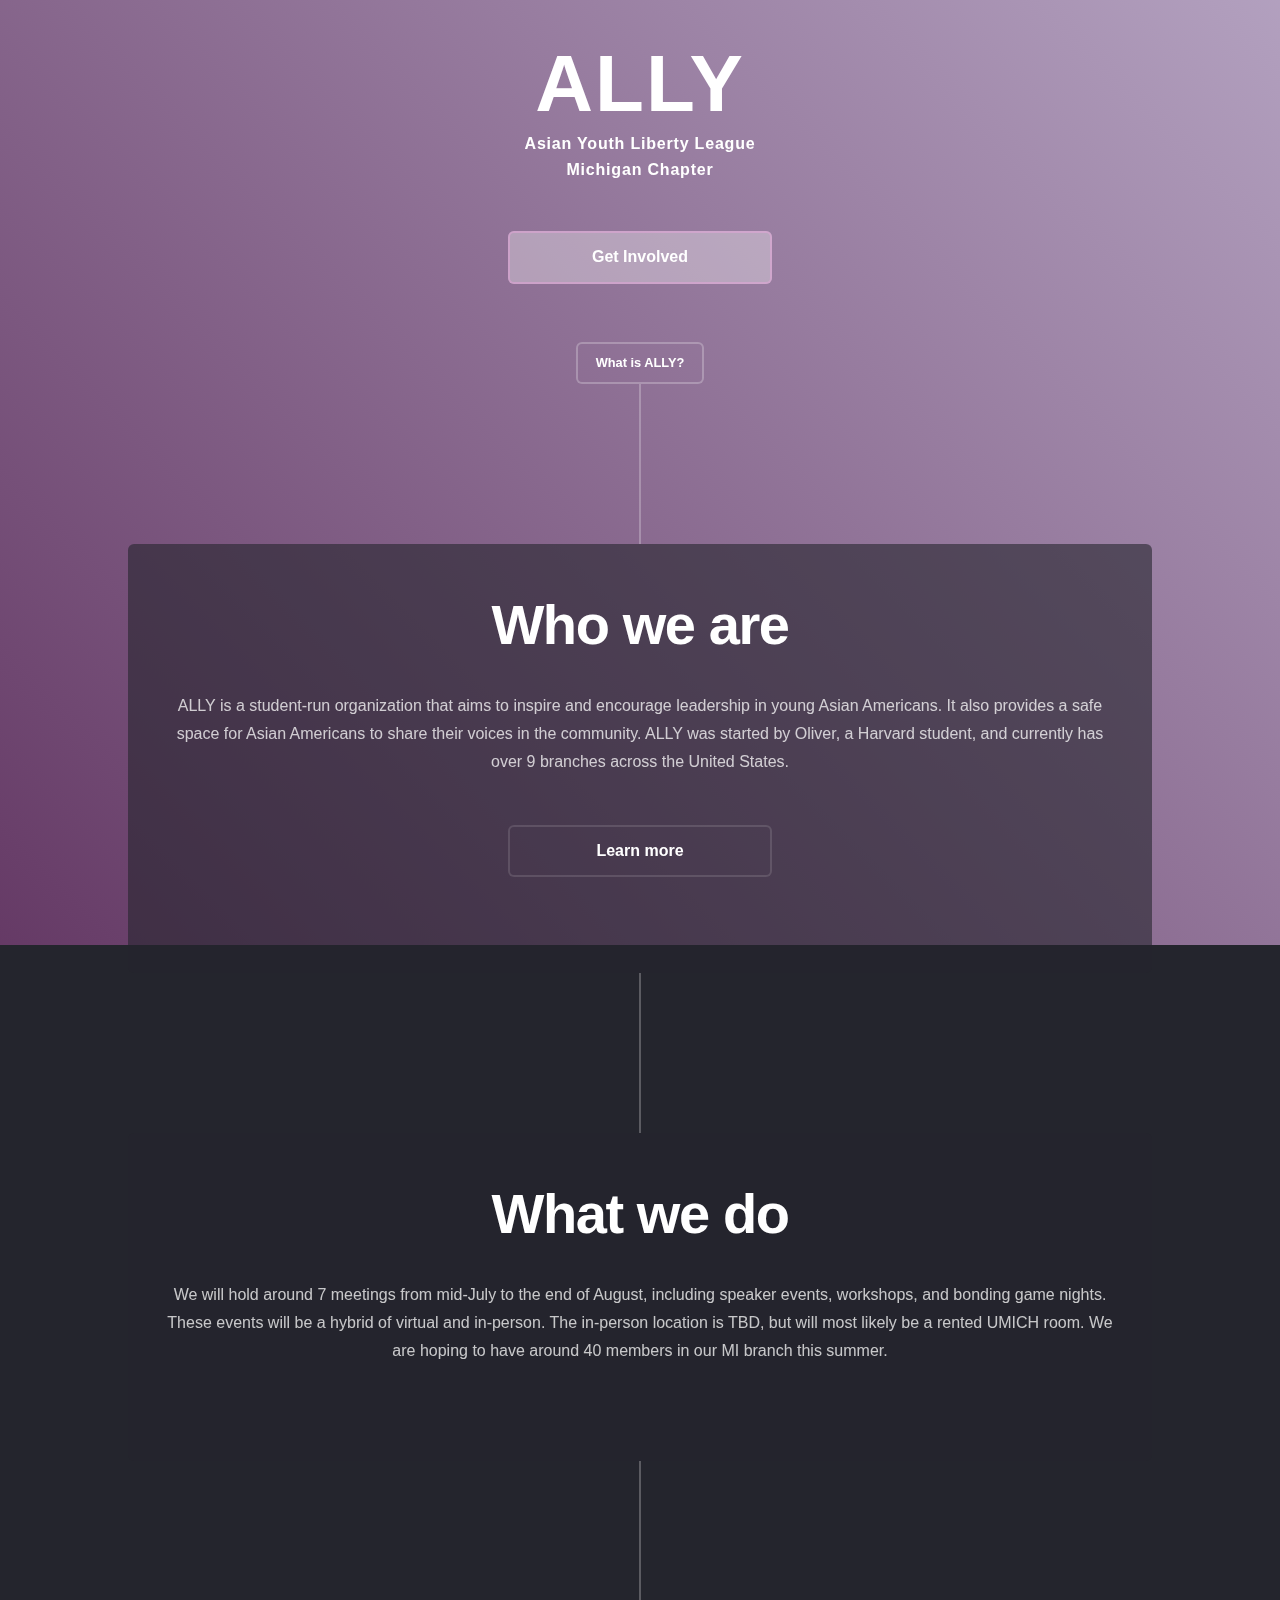
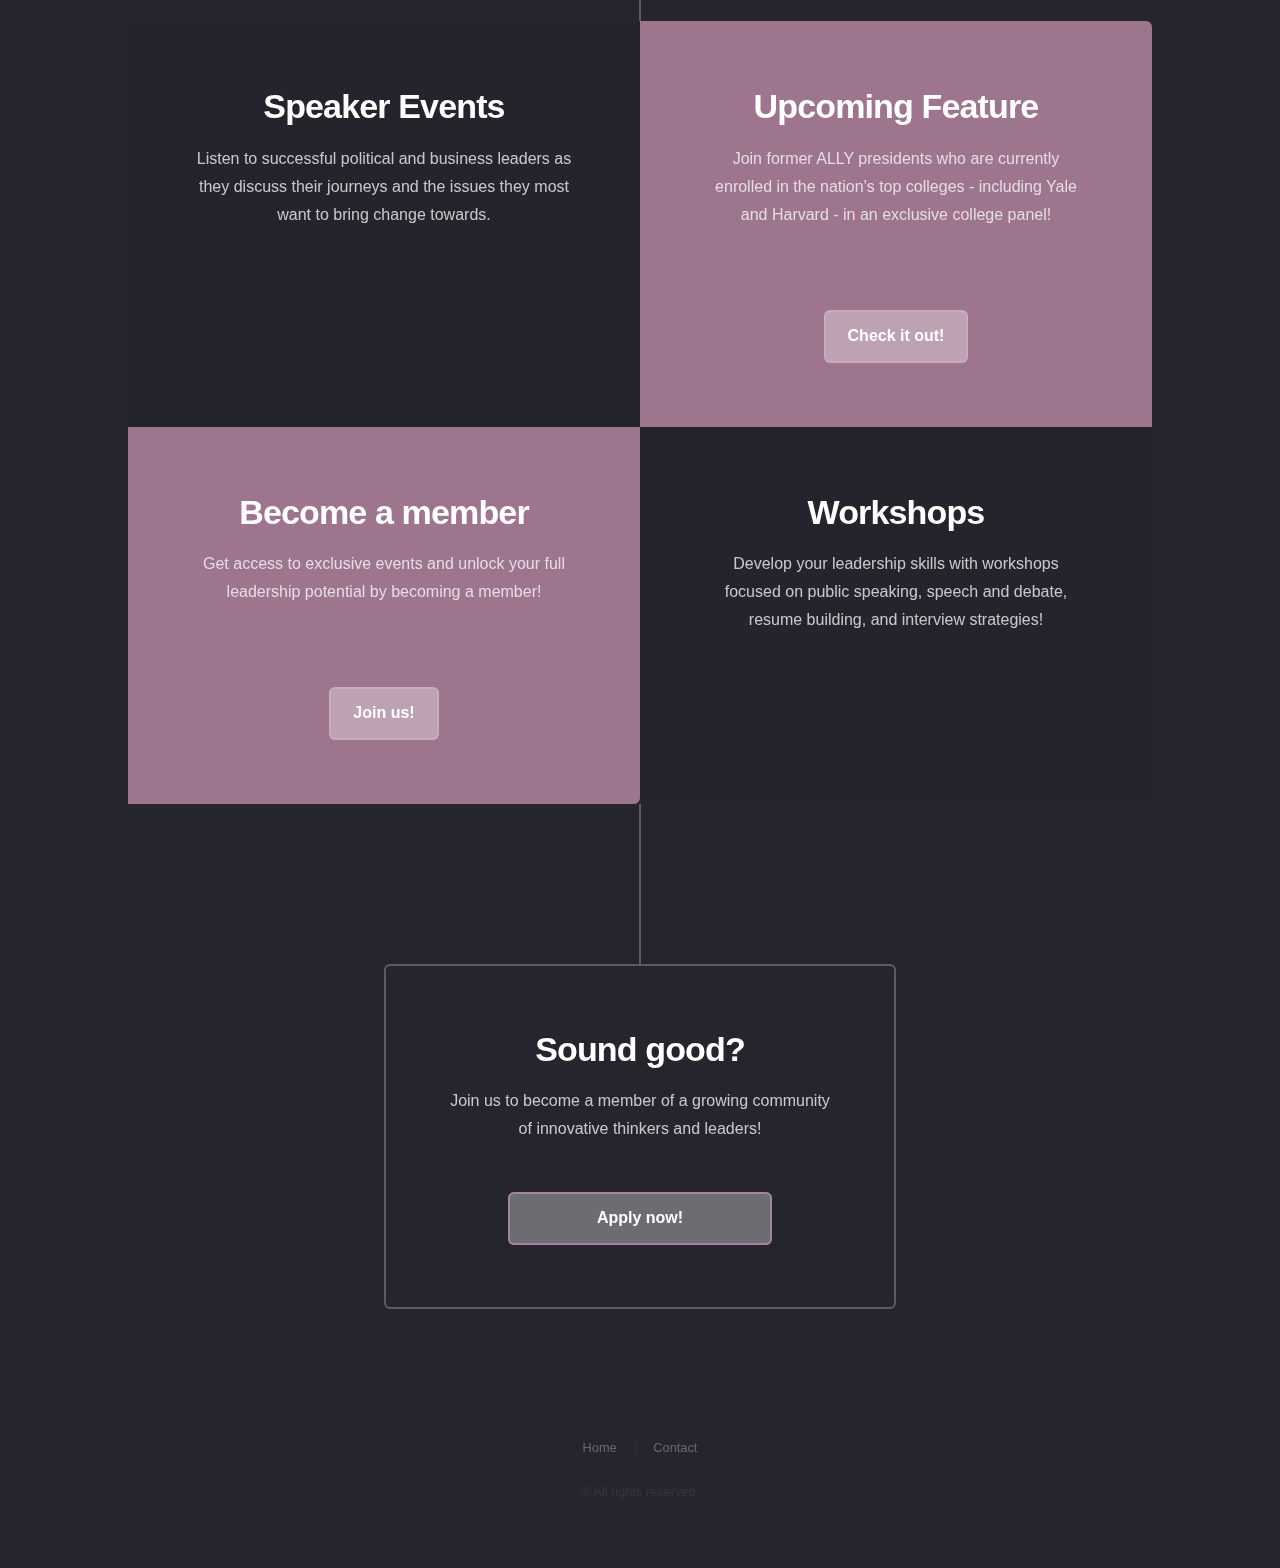
==== commit a4616ad6: "Update index.html" ====
--- a/index.html
+++ b/index.html
@@ -65,10 +65,10 @@
                 <p>Listen to successful political and business leaders as they discuss their journeys and the issues they most want to bring change towards.</p>
             </div>
                 <div class="content highlight">
-                    <h2>Upcoming Events</h2>
+                    <h2>Upcoming Feature</h2>
                     <p>Join former ALLY presidents who are currently enrolled in the nation's top colleges - including Yale and Harvard - in an exclusive college panel!</p>
                     <ul class="actions stacked">
-                        <li><a href="link" target="_blank" class="spotlight">Check it out!</a></li>
+                        <li><a href="https://cdn.discordapp.com/attachments/931015080290713670/990630681015115907/IMG-7155.jpg" target="_blank" class="spotlight">Check it out!</a></li>
                     </ul>
                 </div>
                 
--- a/stylesheet_0.css
+++ b/stylesheet_0.css
@@ -160,7 +160,7 @@
 
     html,
     body {
-        min-width: 320px
+        min-width: 100px
     }
 }
 
@@ -11825,4 +11825,4 @@
     body#default {
         padding: 2em 1.5em
     }
-}+}
